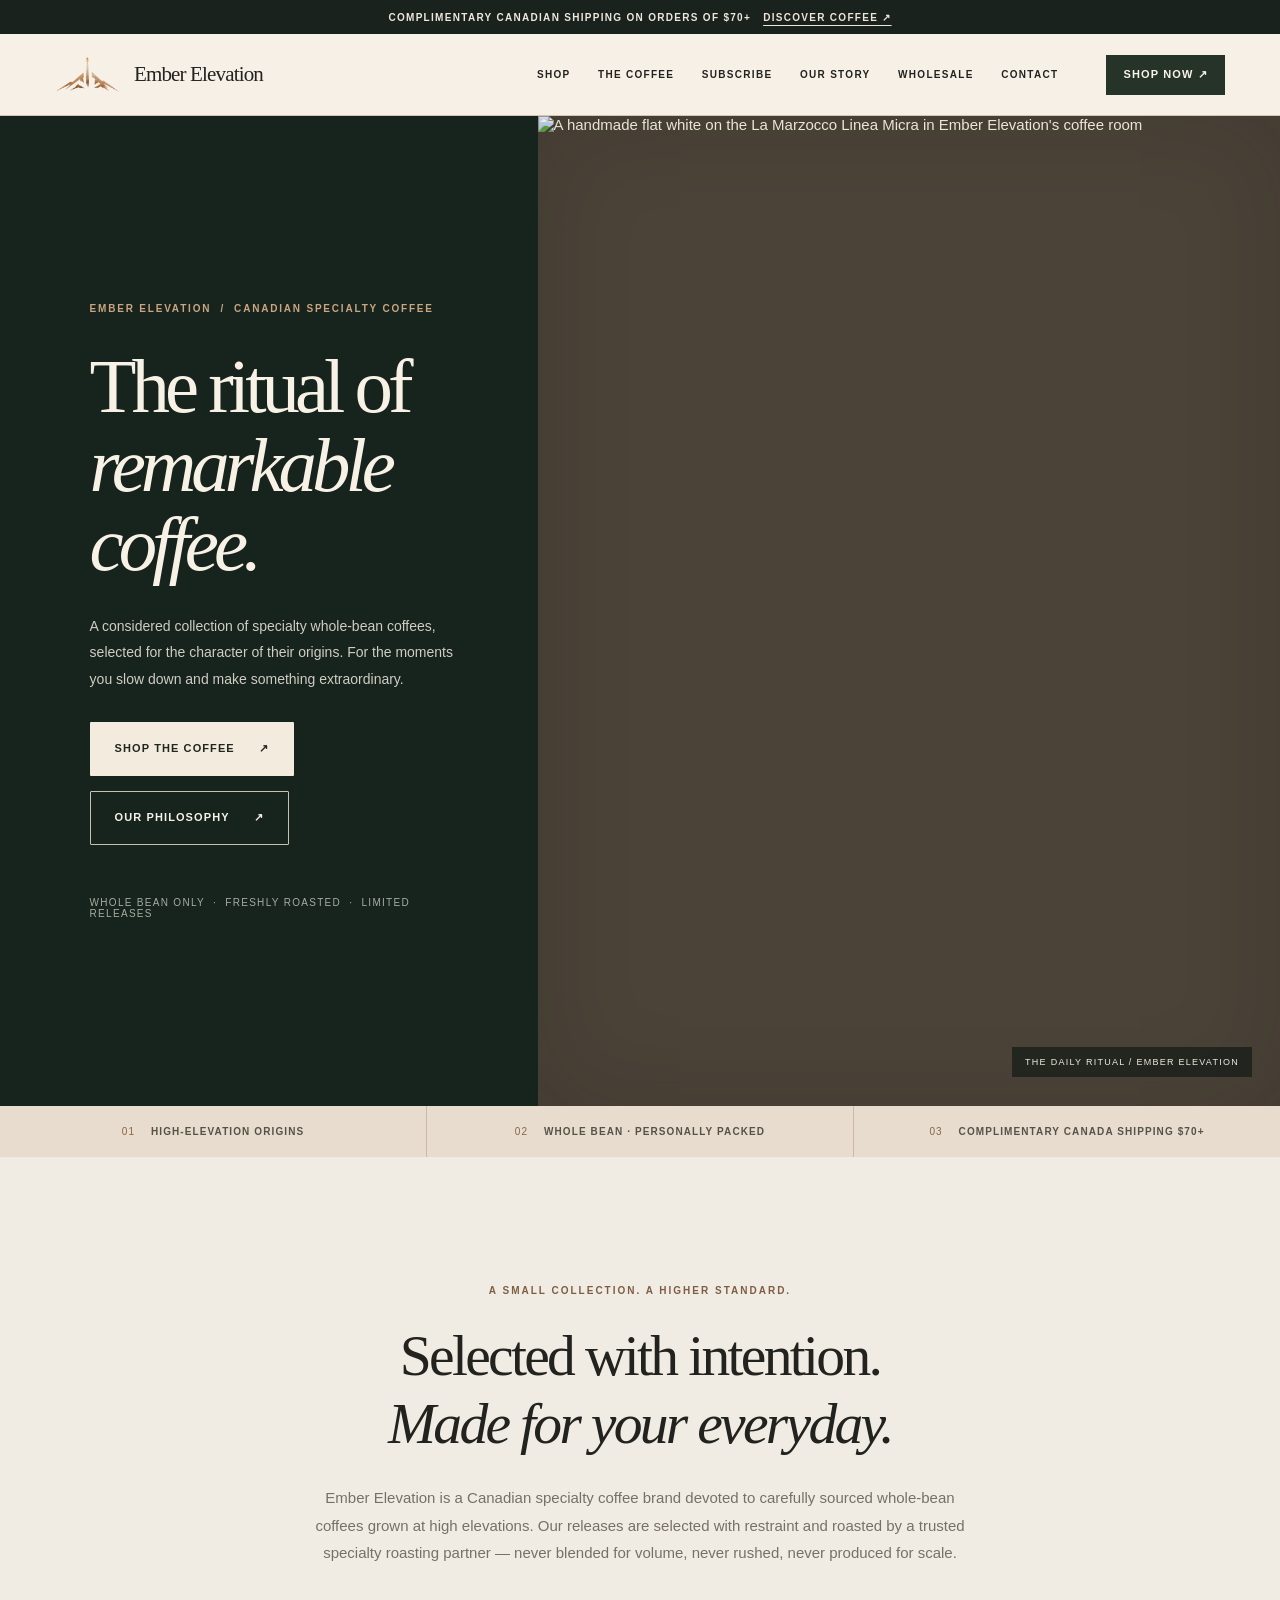
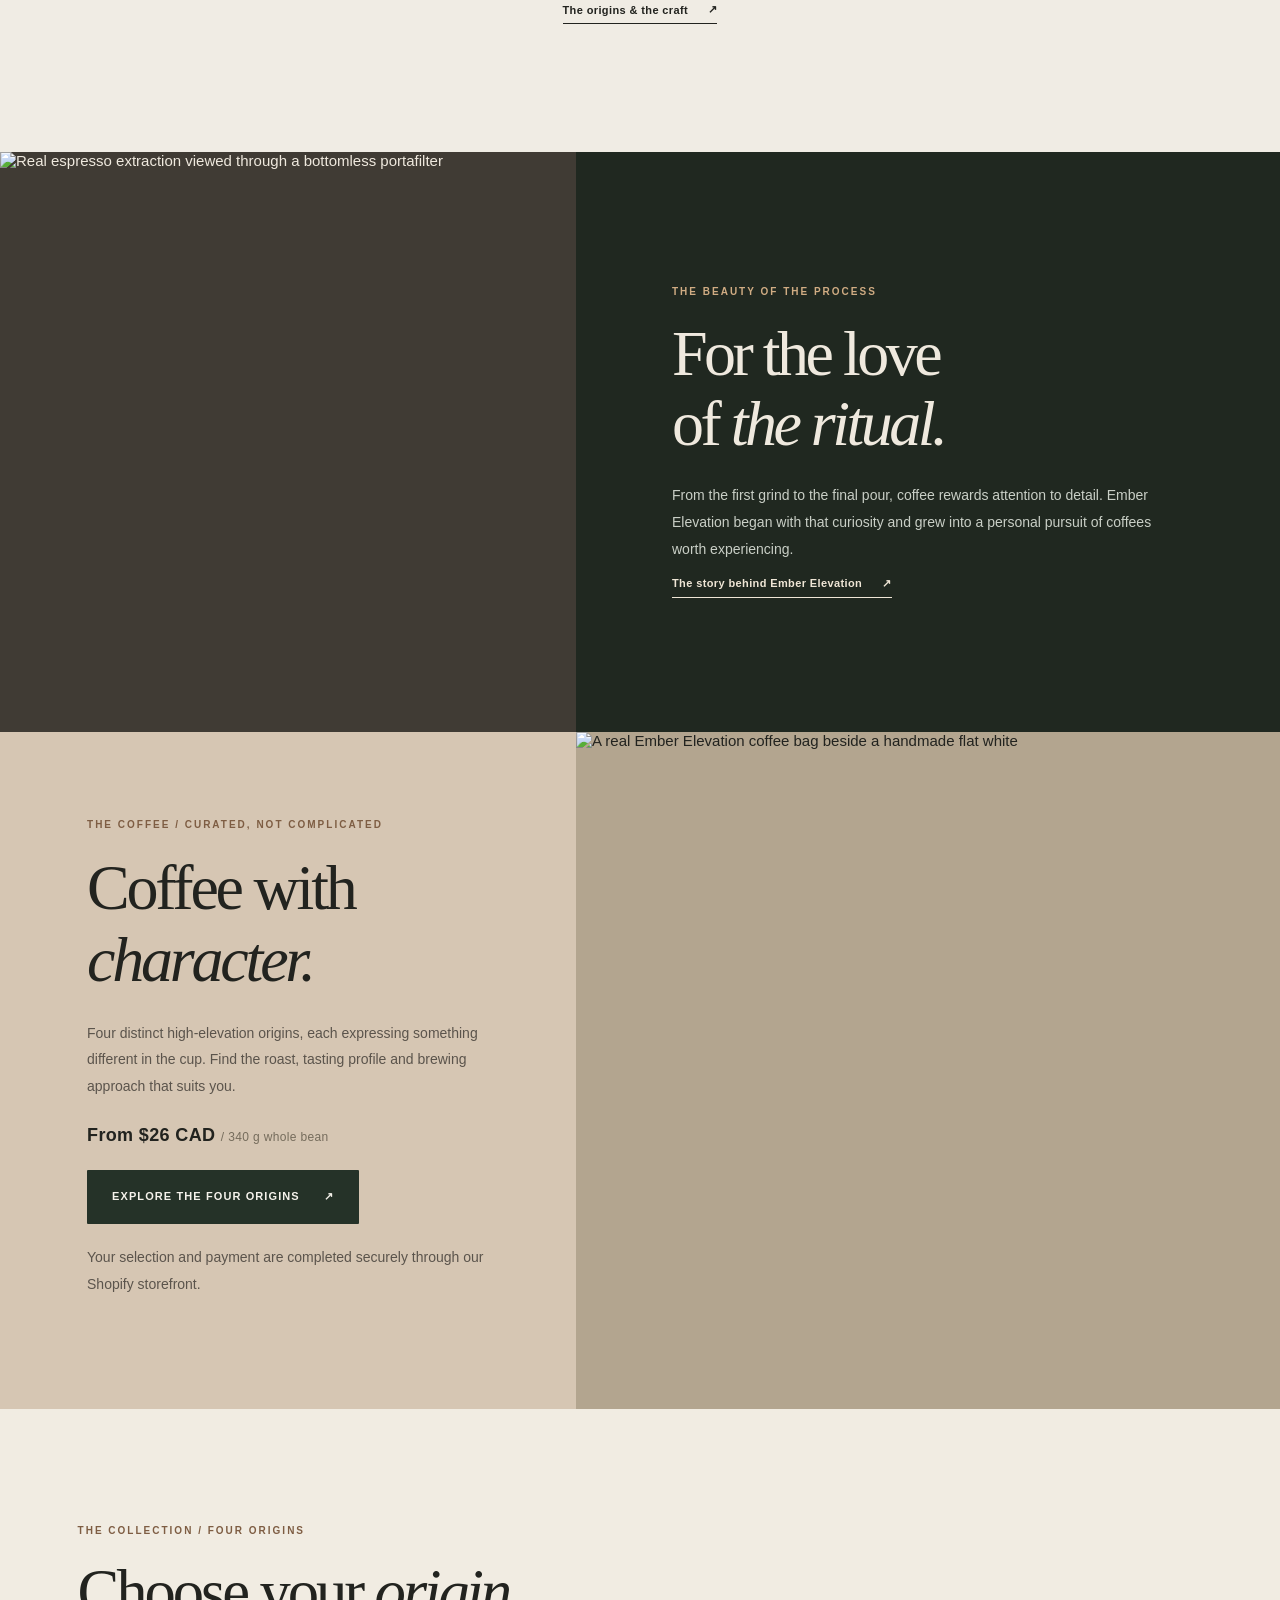
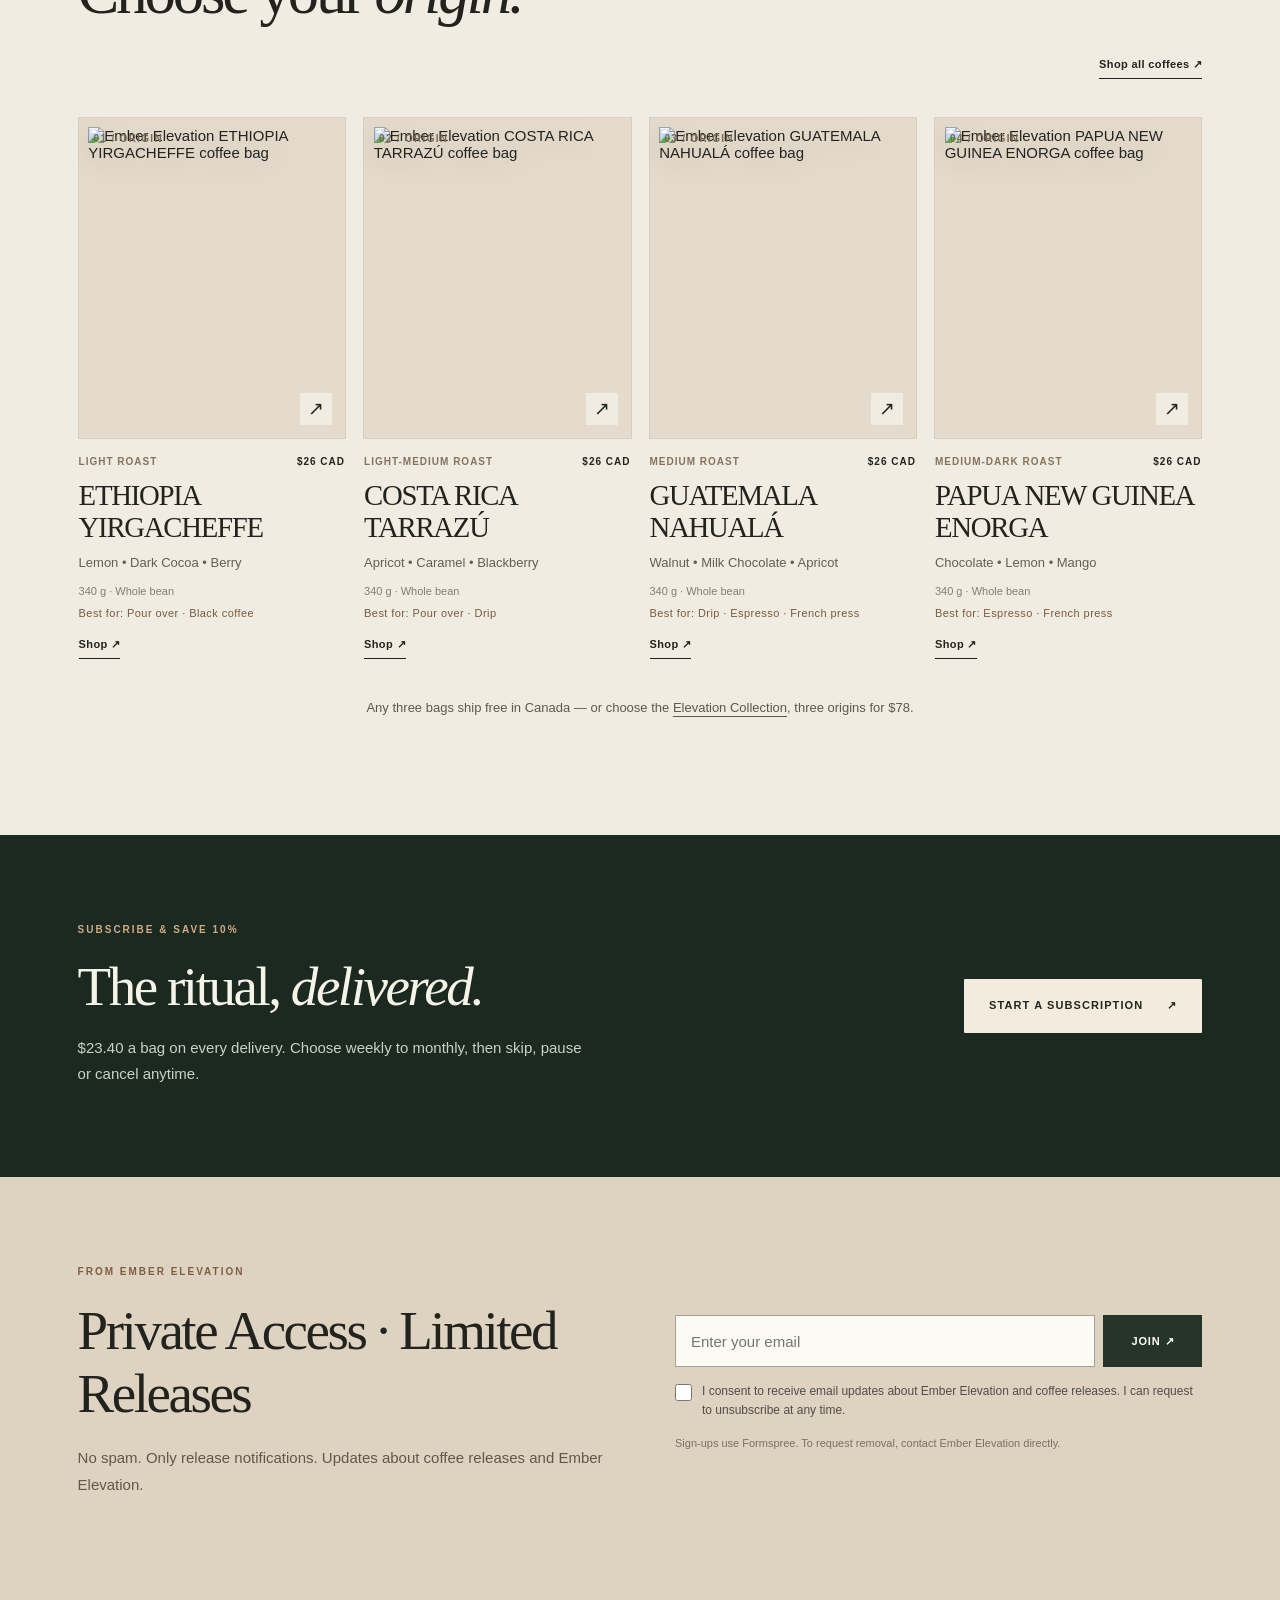
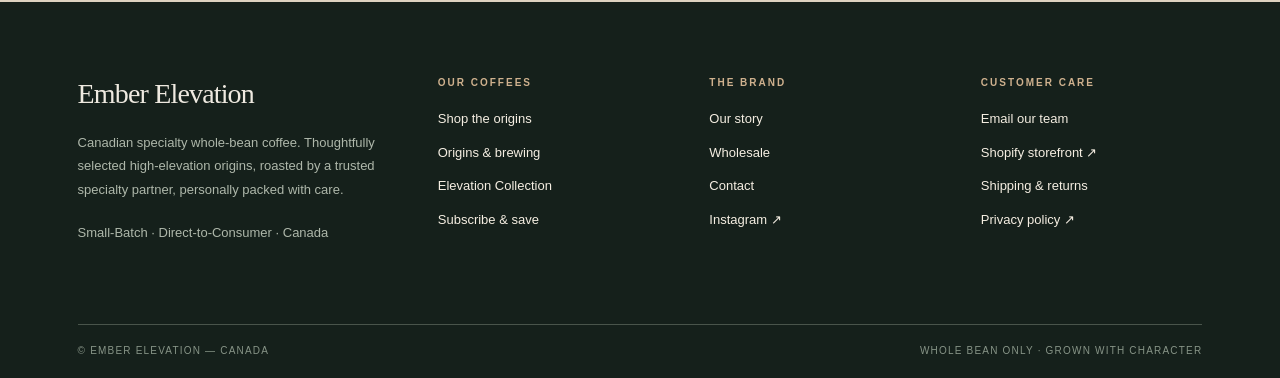
==== index.html @ 1ced432d "Footer: link Shipping & returns to the Shopify shipping policy Co-Authored-By: Claude Opus 5.5 <nore" ====
<!doctype html><html lang="en-CA"><head><meta charset="utf-8"><meta name="viewport" content="width=device-width, initial-scale=1"><meta name="theme-color" content="#17211d"><title>Ember Elevation | Specialty Whole-Bean Coffee Canada</title><meta name="description" content="A considered collection of four high-elevation single-origin coffees, curated and packed with care in Canada."><link rel="canonical" href="https://emberelevation.com/"><link rel="icon" href="favicon.ico"><link rel="preconnect" href="https://cdn.shopify.com" crossorigin><meta property="og:type" content="website"><meta property="og:site_name" content="Ember Elevation"><meta property="og:title" content="Ember Elevation | Specialty Whole-Bean Coffee Canada"><meta property="og:description" content="A considered collection of four high-elevation single-origin coffees, curated and packed with care in Canada."><meta property="og:url" content="https://emberelevation.com/"><meta property="og:image" content="https://cdn.shopify.com/s/files/1/0979/2956/0371/files/ember-espresso-ritual.webp?v=1794083600"><meta name="twitter:card" content="summary_large_image"><link rel="stylesheet" href="site.css"><link rel="stylesheet" href="atelier.css"><script type="application/ld+json">{"@context":"https://schema.org","@type":"Organization","name":"Ember Elevation","url":"https://emberelevation.com","logo":"https://emberelevation.com/logo.png","sameAs":["https://instagram.com/ember_elevation"],"contactPoint":{"@type":"ContactPoint","email":"emberelevationcoffee@gmail.com","contactType":"customer service"}}</script></head><body><a class="skip-link" href="#main">Skip to content</a>
<div class="announcement">COMPLIMENTARY CANADIAN SHIPPING ON ORDERS OF $70+ <a href="shop.html">DISCOVER COFFEE ↗</a></div><header class="site-header"><div class="header-inner"><a class="brand" href="index.html" aria-label="Ember Elevation home"><img class="brand-mark" src="logo-mark.png" alt="" width="65" height="38"><span class="brand-name">Ember Elevation</span></a><nav class="desktop-nav" aria-label="Main navigation"><a href="shop.html">Shop</a><a href="coffee.html">The Coffee</a><a href="subscribe.html">Subscribe</a><a href="about.html">Our Story</a><a href="wholesale.html">Wholesale</a><a href="contact.html">Contact</a></nav><a class="header-shop" href="https://shop.emberelevation.com/collections/shop-coffee">Shop now ↗</a><details class="mobile-menu"><summary><span class="menu-icon" aria-hidden="true"></span> MENU</summary><nav class="mobile-panel" aria-label="Mobile navigation"><a href="index.html">Home</a><a href="shop.html">Shop</a><a href="coffee.html">The Coffee</a><a href="subscribe.html">Subscribe</a><a href="about.html">Our Story</a><a href="wholesale.html">Wholesale</a><a href="contact.html">Contact</a><a href="https://shop.emberelevation.com/collections/shop-coffee">Shop all coffees ↗</a></nav></details></div></header><main id="main">
<section class="ee-intro-grid" aria-labelledby="ee-home-title">
 <div class="ee-intro-copy">
  <div class="ee-wordmark">EMBER ELEVATION &nbsp;/&nbsp; CANADIAN SPECIALTY COFFEE</div>
  <h1 id="ee-home-title">The ritual of <em>remarkable coffee.</em></h1>
  <p>A considered collection of specialty whole-bean coffees, selected for the character of their origins. For the moments you slow down and make something extraordinary.</p>
  <div class="button-row"><a class="btn btn-light" href="https://shop.emberelevation.com/collections/shop-coffee">Shop the coffee <span aria-hidden="true">↗</span></a><a class="btn btn-outline-light" href="about.html">Our philosophy <span aria-hidden="true">↗</span></a></div>
  <div class="ee-caption">WHOLE BEAN ONLY &nbsp;·&nbsp; FRESHLY ROASTED &nbsp;·&nbsp; LIMITED RELEASES</div>
 </div>
 <div class="ee-intro-photo"><img src="https://cdn.shopify.com/s/files/1/0979/2956/0371/files/ember-espresso-ritual.webp?v=1794083600" fetchpriority="high" alt="A handmade flat white on the La Marzocco Linea Micra in Ember Elevation's coffee room" width="1200" height="1600"><span class="ee-photo-credit">THE DAILY RITUAL / EMBER ELEVATION</span></div>
</section>
<div class="ee-quiet-bar" aria-label="Our coffee standards"><div><b>01</b> High-elevation origins</div><div><b>02</b> Whole bean · Personally packed</div><div><b>03</b> Complimentary Canada shipping $70+</div></div>
<section class="ee-prologue" aria-labelledby="ee-prologue-title"><span class="eyebrow">A SMALL COLLECTION. A HIGHER STANDARD.</span><h2 id="ee-prologue-title">Selected with intention.<br><em>Made for your everyday.</em></h2><p>Ember Elevation is a Canadian specialty coffee brand devoted to carefully
sourced whole-bean coffees grown at high elevations. Our releases are
selected with restraint and roasted by a trusted specialty roasting partner —
never blended for volume, never rushed, never produced for scale.</p><a href="coffee.html" class="inline-link">The origins &amp; the craft <span aria-hidden="true">↗</span></a></section>
<section class="ee-ritual" aria-labelledby="ee-ritual-title"><div class="ee-ritual-photo"><img src="https://cdn.shopify.com/s/files/1/0979/2956/0371/files/ember-extraction-detail.webp?v=1794083603" alt="Real espresso extraction viewed through a bottomless portafilter" width="1200" height="1600" loading="lazy" decoding="async"></div><div class="ee-ritual-copy"><span class="eyebrow eyebrow-light">THE BEAUTY OF THE PROCESS</span><h2 id="ee-ritual-title">For the love<br>of <em>the ritual.</em></h2><p>From the first grind to the final pour, coffee rewards attention to detail. Ember Elevation began with that curiosity and grew into a personal pursuit of coffees worth experiencing.</p><a href="about.html" class="inline-link">The story behind Ember Elevation <span aria-hidden="true">↗</span></a></div></section>
<section class="ee-featured" aria-labelledby="ee-featured-title"><div class="ee-featured-media"><img src="https://cdn.shopify.com/s/files/1/0979/2956/0371/files/ember-coffee-bag-ritual.webp?v=1794083611" alt="A real Ember Elevation coffee bag beside a handmade flat white" width="1200" height="1600" loading="lazy" decoding="async"></div><div class="ee-featured-copy"><span class="eyebrow">THE COFFEE / CURATED, NOT COMPLICATED</span><h2 id="ee-featured-title">Coffee with<br><em>character.</em></h2><p>Four distinct high-elevation origins, each expressing something different in the cup. Find the roast, tasting profile and brewing approach that suits you.</p><div class="ee-price">From $26 CAD <span>/ 340 g whole bean</span></div><a class="btn btn-dark" href="shop.html">Explore the four origins <span aria-hidden="true">↗</span></a><p class="ee-site-note" style="margin-top:20px">Your selection and payment are completed securely through our Shopify storefront.</p></div></section>
<section class="section-pad ee-home-coffees" aria-labelledby="ee-home-coffees-title"><div class="wrap"><div class="section-header"><div><span class="eyebrow">THE COLLECTION / FOUR ORIGINS</span><h2 class="section-title" id="ee-home-coffees-title">Choose your <em>origin.</em></h2></div><a class="inline-link" href="https://shop.emberelevation.com/collections/shop-coffee">Shop all coffees ↗</a></div><div class="product-grid"><article class="product-card"><a class="product-card-media" href="https://shop.emberelevation.com/products/ethiopia-yirgacheffe" aria-label="Shop ETHIOPIA YIRGACHEFFE"><img src="https://cdn.shopify.com/s/files/1/0979/2956/0371/files/ChatGPTImageMar19_2026at02_06_21PM_49a88fe7-2264-4e4d-b814-80f61662c9b3.png?v=1773943633" alt="Ember Elevation ETHIOPIA YIRGACHEFFE coffee bag" width="650" height="850" loading="lazy" decoding="async"><span class="product-card-number">01 / ORIGIN</span><span class="product-card-arrow" aria-hidden="true">↗</span></a><div class="product-card-copy"><div class="product-card-topline"><span>Light Roast</span><span>$26 CAD</span></div><h3><a href="https://shop.emberelevation.com/products/ethiopia-yirgacheffe">ETHIOPIA YIRGACHEFFE</a></h3><p class="product-notes">Lemon • Dark Cocoa • Berry</p><p class="product-subtext">340 g · Whole bean</p><p class="product-bestfor">Best for: Pour over · Black coffee</p><a class="inline-link" href="https://shop.emberelevation.com/products/ethiopia-yirgacheffe">Shop ↗</a></div></article><article class="product-card"><a class="product-card-media" href="https://shop.emberelevation.com/products/costa-rica-tarrazu" aria-label="Shop COSTA RICA TARRAZÚ"><img src="https://cdn.shopify.com/s/files/1/0979/2956/0371/files/costa_rica.png?v=1780446908" alt="Ember Elevation COSTA RICA TARRAZÚ coffee bag" width="650" height="850" loading="lazy" decoding="async"><span class="product-card-number">02 / ORIGIN</span><span class="product-card-arrow" aria-hidden="true">↗</span></a><div class="product-card-copy"><div class="product-card-topline"><span>Light-Medium Roast</span><span>$26 CAD</span></div><h3><a href="https://shop.emberelevation.com/products/costa-rica-tarrazu">COSTA RICA TARRAZÚ</a></h3><p class="product-notes">Apricot • Caramel • Blackberry</p><p class="product-subtext">340 g · Whole bean</p><p class="product-bestfor">Best for: Pour over · Drip</p><a class="inline-link" href="https://shop.emberelevation.com/products/costa-rica-tarrazu">Shop ↗</a></div></article><article class="product-card"><a class="product-card-media" href="https://shop.emberelevation.com/products/ember-elevation-guatemala-nahuala" aria-label="Shop GUATEMALA NAHUALÁ"><img src="https://cdn.shopify.com/s/files/1/0979/2956/0371/files/ChatGPTImageMar19_2026at02_08_01PM.png?v=1773943697" alt="Ember Elevation GUATEMALA NAHUALÁ coffee bag" width="650" height="850" loading="lazy" decoding="async"><span class="product-card-number">03 / ORIGIN</span><span class="product-card-arrow" aria-hidden="true">↗</span></a><div class="product-card-copy"><div class="product-card-topline"><span>Medium Roast</span><span>$26 CAD</span></div><h3><a href="https://shop.emberelevation.com/products/ember-elevation-guatemala-nahuala">GUATEMALA NAHUALÁ</a></h3><p class="product-notes">Walnut • Milk Chocolate • Apricot</p><p class="product-subtext">340 g · Whole bean</p><p class="product-bestfor">Best for: Drip · Espresso · French press</p><a class="inline-link" href="https://shop.emberelevation.com/products/ember-elevation-guatemala-nahuala">Shop ↗</a></div></article><article class="product-card"><a class="product-card-media" href="https://shop.emberelevation.com/products/papua-new-guinea-enorga" aria-label="Shop PAPUA NEW GUINEA ENORGA"><img src="https://cdn.shopify.com/s/files/1/0979/2956/0371/files/PNG_2.png?v=1780447483" alt="Ember Elevation PAPUA NEW GUINEA ENORGA coffee bag" width="650" height="850" loading="lazy" decoding="async"><span class="product-card-number">04 / ORIGIN</span><span class="product-card-arrow" aria-hidden="true">↗</span></a><div class="product-card-copy"><div class="product-card-topline"><span>Medium-Dark Roast</span><span>$26 CAD</span></div><h3><a href="https://shop.emberelevation.com/products/papua-new-guinea-enorga">PAPUA NEW GUINEA ENORGA</a></h3><p class="product-notes">Chocolate • Lemon • Mango</p><p class="product-subtext">340 g · Whole bean</p><p class="product-bestfor">Best for: Espresso · French press</p><a class="inline-link" href="https://shop.emberelevation.com/products/papua-new-guinea-enorga">Shop ↗</a></div></article></div><p class="ee-home-coffees-note">Any three bags ship free in Canada — or choose the <a href="https://shop.emberelevation.com/products/elevation-collection">Elevation Collection</a>, three origins for $78.</p></div></section><section class="ee-sub-band" aria-labelledby="ee-sub-band-title"><div class="wrap ee-sub-band-inner"><div><span class="eyebrow eyebrow-light">SUBSCRIBE &amp; SAVE 10%</span><h2 id="ee-sub-band-title">The ritual, <em>delivered.</em></h2><p>$23.40 a bag on every delivery. Choose weekly to monthly, then skip, pause or cancel anytime.</p></div><a class="btn btn-light" href="subscribe.html">Start a subscription <span aria-hidden="true">↗</span></a></div></section>
<section class="newsletter-section"><div class="wrap newsletter-wrap"><div><span class="eyebrow">FROM EMBER ELEVATION</span><h2>Private Access · Limited Releases</h2><p>No spam. Only release notifications. Updates about coffee releases and Ember Elevation.</p></div><div><div class="newsletter-form"><form class="newsletter-form-inner"
action="https://formspree.io/f/xykkeolk"
method="POST"
>

<input id="newsletter-email" aria-label="Email address" type="email"
name="email"
placeholder="Enter your email"
autocomplete="email"
required
>

<button type="submit">Join ↗</button>

<label class="consent-row"><input type="checkbox" name="marketing_consent" value="yes" required><span>I consent to receive email updates about Ember Elevation and coffee releases. I can request to unsubscribe at any time.</span></label></form></div><p class="form-footnote">Sign-ups use Formspree. To request removal, contact Ember Elevation directly.</p></div></div></section>
</main>
<footer class="site-footer"><div class="wrap"><div class="footer-main"><div><div class="footer-brand">Ember Elevation</div><p class="footer-lead">Canadian specialty whole-bean coffee. Thoughtfully selected high-elevation origins, roasted by a trusted specialty partner, personally packed with care.</p><p class="footer-lead">Small-Batch · Direct-to-Consumer · Canada</p></div><div><h3>Our coffees</h3><a href="shop.html">Shop the origins</a><a href="coffee.html">Origins &amp; brewing</a><a href="https://shop.emberelevation.com/products/elevation-collection">Elevation Collection</a><a href="subscribe.html">Subscribe &amp; save</a></div><div><h3>The brand</h3><a href="about.html">Our story</a><a href="wholesale.html">Wholesale</a><a href="contact.html">Contact</a><a href="https://instagram.com/ember_elevation" target="_blank" rel="noopener noreferrer">Instagram ↗</a></div><div><h3>Customer care</h3><a href="mailto:emberelevationcoffee@gmail.com">Email our team</a><a href="https://shop.emberelevation.com/collections/shop-coffee">Shopify storefront ↗</a><a href="https://shop.emberelevation.com/policies/shipping-policy">Shipping &amp; returns</a><a href="https://checkout.shopify.com/97929560371/policies/50246058291.html?locale=en">Privacy policy ↗</a></div></div><div class="footer-bottom"><span>© Ember Elevation — Canada</span><span>Whole bean only · Grown with character</span></div></div></footer></body></html>
---- site.css ----
/* Ember Elevation — complete editorial storefront design / November 2026.
   Colours, spacing and components are shared across the entire GitHub Pages site. */
:root{
  --ink:#202521;--night:#17211d;--deep:#111814;--cream:#f5f2eb;
  --oat:#eae4d9;--sand:#dbd0bf;--terracotta:#ad784f;--copper:#b78d65;
  --muted:#6b6c63;--line:#d6d1c6;--white:#fffdf9;
  --serif:"Iowan Old Style","Baskerville","Palatino Linotype",Georgia,serif;
  --sans:-apple-system,BlinkMacSystemFont,"Segoe UI",Inter,Arial,sans-serif;
  --wrap:1240px;--radius:2px;
}
*,*::before,*::after{box-sizing:border-box}
html{scroll-behavior:smooth;scroll-padding-top:110px}
body{margin:0;background:var(--cream);color:var(--ink);font-family:var(--sans);font-size:15px;-webkit-font-smoothing:antialiased}
img{display:block;max-width:100%;height:auto}
a{color:inherit} button,input,textarea,select{font:inherit}
button,a,summary,input{ -webkit-tap-highlight-color:transparent}
a:focus-visible,button:focus-visible,input:focus-visible,summary:focus-visible{outline:3px solid #bf8152;outline-offset:4px}
h1,h2,h3,h4,p{margin-top:0}
h1,h2,h3{font-family:var(--serif);font-weight:400;letter-spacing:-.045em}
p{line-height:1.75}
[hidden]{display:none!important}
.sr-only{position:absolute;width:1px;height:1px;padding:0;margin:-1px;overflow:hidden;clip:rect(0,0,0,0);white-space:nowrap;border:0}
.skip-link{position:absolute;top:-90px;left:20px;z-index:999;padding:12px 18px;background:#fff;color:#111}
.skip-link:focus{top:14px}
.announcement{display:flex;justify-content:center;align-items:center;gap:12px;min-height:34px;padding:7px 18px;background:var(--deep);color:#ece6d9;font-size:10px;font-weight:600;letter-spacing:.13em;text-align:center}
.announcement a{color:#efe5d5;text-decoration:underline;text-underline-offset:4px}
.site-header{position:sticky;top:0;z-index:100;background:rgba(245,242,235,.97);border-bottom:1px solid rgba(32,37,33,.14);backdrop-filter:blur(18px);-webkit-backdrop-filter:blur(18px)}
.header-inner{max-width:1440px;margin:auto;min-height:81px;padding:0 clamp(22px,4.3vw,74px);display:flex;align-items:center;gap:48px}
.brand{display:flex;align-items:center;gap:12px;text-decoration:none;white-space:nowrap}
.brand-mark{width:31px;height:31px;object-fit:contain}
.brand-name{font-family:var(--serif);font-size:20px;letter-spacing:-.02em;line-height:1;white-space:nowrap}
.desktop-nav{margin-left:auto;display:flex;gap:clamp(15px,2.15vw,34px);align-items:center}
.desktop-nav a,.header-shop{font-size:11px;text-transform:uppercase;font-weight:650;letter-spacing:.105em;text-decoration:none;white-space:nowrap}
.desktop-nav a{padding:8px 0;position:relative}
.desktop-nav a::after{content:"";position:absolute;left:0;right:100%;bottom:2px;height:1px;background:#a77a54;transition:right .25s}
.desktop-nav a:hover::after,.desktop-nav a[aria-current=page]::after{right:0}
.header-shop{display:inline-flex;align-items:center;justify-content:center;min-height:40px;padding:0 17px;background:var(--night);color:#fff;text-decoration:none;transition:background .2s;gap:14px}
.header-shop:hover{background:#465447}
.mobile-menu{display:none;margin-left:auto;position:relative}
.mobile-menu summary{list-style:none;display:flex;align-items:center;gap:11px;font-size:11px;font-weight:700;letter-spacing:.13em;cursor:pointer;padding:13px 0}
.mobile-menu summary::-webkit-details-marker{display:none}
.menu-icon{width:22px;height:14px;position:relative;border-top:1.5px solid var(--ink);border-bottom:1.5px solid var(--ink)}
.menu-icon::after{content:"";height:1.5px;position:absolute;top:5px;left:0;right:0;background:var(--ink)}
.mobile-menu[open] .menu-icon::after{opacity:0}
.mobile-panel{position:absolute;right:-18px;top:calc(100% + 13px);width:min(310px,calc(100vw - 35px));background:var(--cream);padding:12px 22px 20px;box-shadow:0 20px 50px #111a1438;border:1px solid var(--line)}
.mobile-panel a{display:block;padding:15px 0;border-bottom:1px solid var(--line);text-decoration:none;font-size:15px;font-weight:500}
.mobile-panel a:last-child{border-bottom:0;font-weight:700}
.wrap{max-width:var(--wrap);padding-inline:clamp(22px,4.5vw,70px);margin-inline:auto}
.section-pad{padding-block:clamp(70px,9vw,130px)}
.section-pad-sm{padding-block:clamp(48px,6vw,92px)}
.eyebrow{display:block;font-size:10px;letter-spacing:.22em;font-weight:700;text-transform:uppercase;color:#79553b;margin-bottom:22px}
.eyebrow-light{color:#c3a17c}
.display{font-size:clamp(53px,6.1vw,94px);line-height:1.04}
.section-title{font-size:clamp(44px,4.9vw,70px);line-height:1.1}
.display em,.section-title em,.serif-italic{font-style:italic;font-weight:400}
.body-lead{font-size:clamp(15px,1.45vw,18px);line-height:1.85;color:#62645b;max-width:650px}
.copy{font-size:15px;color:#606259;line-height:1.8}
.btn{display:inline-flex;align-items:center;justify-content:space-between;gap:24px;min-height:54px;padding:15px 24px;text-decoration:none;font-size:11px;font-weight:750;letter-spacing:.10em;text-transform:uppercase;line-height:1.25;border:1px solid transparent;cursor:pointer;transition:transform .2s,background .2s,color .2s}
.btn:hover{transform:translateY(-2px)}
.btn-dark{background:var(--night);color:#f5f2eb}
.btn-dark:hover{background:#364438}
.btn-light{background:var(--cream);color:var(--night)}
.btn-light:hover{background:#fff}
.btn-outline{background:transparent;border-color:#8c887e;color:var(--ink)}
.btn-outline:hover{background:var(--ink);color:#fff}
.btn-outline-light{background:transparent;border-color:#c8c0b2;color:#f7f2e8}
.btn-outline-light:hover{background:#fff;color:var(--night)}
.inline-link{display:inline-flex;align-items:center;gap:20px;padding-bottom:7px;border-bottom:1px solid currentColor;text-decoration:none;font-size:12px;font-weight:700;letter-spacing:.035em}
.inline-link:hover{color:#91633e}
.button-row{display:flex;flex-wrap:wrap;gap:15px;align-items:center}
.section-header{display:flex;align-items:end;justify-content:space-between;gap:30px;margin-bottom:38px}
.section-header>*{margin-bottom:0}
.kicker-line{display:flex;align-items:center;gap:14px;white-space:nowrap}
.kicker-line::after{content:"";height:1px;background:#afa798;width:45px}
.hero-home{background:var(--night);color:var(--cream);min-height:655px;display:grid;grid-template-columns:53% 47%;overflow:hidden}
.hero-copy{display:flex;flex-direction:column;align-items:flex-start;justify-content:center;padding:clamp(55px,6.9vw,115px) clamp(28px,6.1vw,106px);position:relative;z-index:2;background:radial-gradient(ellipse at 70% 15%,#344539,#17211d 75%)}
.hero-copy h1{font-size:clamp(57px,6vw,98px);line-height:1.04;max-width:770px;margin:0 0 28px}
.hero-copy p{max-width:460px;color:#cdcac0;font-size:15px;line-height:1.8;margin-bottom:32px}
.hero-meta{margin-top:65px;font-size:10px;letter-spacing:.15em;color:#afa99c}
.hero-media{position:relative;min-height:530px;background:#e4d8c8;display:flex;align-items:center;justify-content:center;overflow:hidden}
.hero-media::before{content:"";position:absolute;inset:0;background:url("mountains.jpg") center center/cover no-repeat;filter:grayscale(.34);opacity:.24}
.hero-media::after{content:"";position:absolute;inset:0;background:linear-gradient(130deg,#ded5c3a8,#746e624a)}
.hero-product{position:relative;z-index:1;width:min(92%,820px);max-height:560px;object-fit:contain;filter:drop-shadow(0 25px 24px #2b282049)}
.hero-tag{position:absolute;z-index:3;right:29px;bottom:25px;font-size:10px;letter-spacing:.15em;color:var(--ink);background:#f2eee4c9;padding:10px 15px}
.benefits{background:var(--oat);border-bottom:1px solid var(--line)}
.benefits-inner{display:grid;grid-template-columns:repeat(4,1fr);gap:24px;padding-block:20px}
.benefits span{font-size:10px;letter-spacing:.1em;text-transform:uppercase;font-weight:650;color:#4e4d44;line-height:1.4}
.benefits b{color:#9e7956;font-weight:600;margin-right:9px}
.product-grid{display:grid;grid-template-columns:repeat(4,minmax(0,1fr));gap:17px}
.product-card{display:flex;flex-direction:column;min-width:0}
.product-card-media{background:#e5dbcc;position:relative;aspect-ratio:4/4.8;display:grid;place-items:center;overflow:hidden;text-decoration:none}
.product-card-media::after{content:"";position:absolute;inset:0;border:1px solid rgba(28,28,24,.06);pointer-events:none}
.product-card-media img{width:100%;height:100%;object-fit:contain;transition:transform .4s;filter:drop-shadow(0 9px 14px #15141022);padding:4%}
.product-card-media:hover img{transform:scale(1.035)}
.product-card-number{position:absolute;top:16px;left:16px;font-size:10px;color:#766956;letter-spacing:.13em;font-weight:700}
.product-card-arrow{position:absolute;bottom:14px;right:14px;background:var(--cream);color:var(--night);width:32px;height:32px;display:grid;place-items:center;font-size:19px}
.product-card-copy{padding:17px 1px 4px;display:flex;flex-direction:column;flex:1}
.product-card-topline{display:flex;justify-content:space-between;gap:8px;color:#85735c;font-size:10px;font-weight:700;letter-spacing:.1em;text-transform:uppercase;align-items:flex-start}
.product-card-topline span:last-child{color:var(--ink)}
.product-card h3{font-size:clamp(22px,2.25vw,31px);line-height:1.13;margin:12px 0 9px}
.product-card h3 a{text-decoration:none}
.product-card h3 a:hover{color:#996c46}
.product-notes{color:#645f53;font-size:13px;line-height:1.6;margin-bottom:16px}
.product-subtext{margin-top:-7px;font-size:11px;line-height:1.55;color:#867d71}
.product-card .inline-link{margin-top:auto;width:max-content;font-size:11px}
.editorial-bundle{display:grid;grid-template-columns:50% 50%;background:#1d2822;color:#f2ede2;min-height:545px}
.bundle-art{background:#463e31;position:relative;overflow:hidden;display:flex;justify-content:center;align-items:center}
.bundle-art img{width:100%;height:100%;max-height:580px;object-fit:contain;padding:4%;filter:drop-shadow(0 16px 18px #1c1b1880)}
.bundle-copy{padding:clamp(50px,7vw,115px);display:flex;flex-direction:column;align-items:flex-start;justify-content:center}
.bundle-copy h2{font-size:clamp(44px,4.6vw,72px);line-height:1.07;margin:0 0 25px}
.bundle-copy p{color:#c1c6b9;font-size:15px;line-height:1.8;max-width:490px}
.bundle-bits{display:flex;flex-wrap:wrap;gap:10px;margin:6px 0 28px}
.bundle-bits span{border:1px solid #8d968733;padding:9px 12px;font-size:10px;letter-spacing:.04em;color:#e8e3d6}
.bundle-price{margin:0 0 24px!important;font-size:17px!important;font-weight:650;color:#fff!important}
.story-split{display:grid;grid-template-columns:48% 52%;min-height:520px}
.story-visual{background:#312b22;position:relative;min-height:450px;overflow:hidden}
.story-visual img{height:100%;width:100%;object-fit:cover;position:absolute;inset:0}
.story-text{background:#e8e1d5;padding:clamp(55px,6.5vw,105px);display:flex;flex-direction:column;align-items:start;justify-content:center}
.story-text h2{font-size:clamp(43px,4.9vw,71px);line-height:1.08;margin-bottom:24px}
.story-text p{max-width:530px;color:#59584e;font-size:15px;line-height:1.9}
.standard-grid{display:grid;grid-template-columns:repeat(4,1fr);gap:28px}
.standard-grid article{border-top:1px solid #b4ae9f;padding-top:18px}
.standard-grid .number{font-family:var(--serif);font-size:24px;color:#9b7955}
.standard-grid h3{font-family:var(--sans);font-size:15px;letter-spacing:.005em;font-weight:650;margin:27px 0 12px}
.standard-grid p{color:#646359;font-size:13px}
.newsletter-section{background:var(--sand);padding-block:clamp(60px,7vw,100px)}
.newsletter-wrap{display:grid;grid-template-columns:1fr 1fr;align-items:center;gap:70px}
.newsletter-wrap h2{font-size:clamp(44px,4.3vw,67px);margin:0 0 20px}
.newsletter-wrap p{max-width:540px;color:#61584d}
.newsletter-form{display:block;max-width:550px}
.newsletter-form-inner{display:grid;grid-template-columns:minmax(0,1fr) auto;gap:8px;align-items:start;width:100%}
.newsletter-form-inner>input[type="email"]{min-width:0;width:100%;height:52px;background:#fbfaf5;border:1px solid #a9a08f;padding:12px 15px;color:#292822;border-radius:0}
.newsletter-form-inner>button{min-height:52px;margin:0;background:#18231c;color:#fff;border:0;padding:0 28px;letter-spacing:.08em;font-size:11px;text-transform:uppercase;font-weight:700;cursor:pointer}
.newsletter-form-inner .consent-row{grid-column:1/-1;display:flex;align-items:flex-start;gap:10px;margin-top:7px;font-size:12px;line-height:1.55}
.newsletter-form-inner .consent-row input[type="checkbox"]{width:17px!important;height:17px!important;min-width:17px;flex-shrink:0;margin:2px 0 0;accent-color:#223126}
.newsletter-form label{display:block;flex:1;min-width:0}
.newsletter-form input{width:100%;height:52px;background:#fbfaf5;border:1px solid #a9a08f;padding:12px 15px;color:#292822;border-radius:0}
.newsletter-form button{background:#18231c;color:#fff;border:0;padding:0 28px;letter-spacing:.08em;font-size:11px;text-transform:uppercase;font-weight:700;cursor:pointer}
.newsletter-form button:hover{background:#3e4e40}
.consent-row{display:flex;align-items:flex-start;gap:9px;margin-top:15px;color:#514d47;font-size:12px;line-height:1.55}
.consent-row input{margin-top:4px;accent-color:#223126}
.form-footnote{font-size:11px;opacity:.8;margin-top:14px}
.site-footer{background:var(--deep);color:#eee9e0;padding:75px 0 22px}
.footer-main{display:grid;grid-template-columns:1.4fr repeat(3,minmax(0,1fr));gap:50px;margin-bottom:66px}
.footer-brand{font-family:var(--serif);font-size:28px;line-height:1.2;letter-spacing:-.03em}
.footer-lead{font-size:13px;line-height:1.8;max-width:345px;color:#aeb7aa;margin-top:20px}
.site-footer h3{font-family:var(--sans);font-size:10px;letter-spacing:.2em;color:#cfb18e;font-weight:700;margin:0 0 21px;text-transform:uppercase}
.site-footer a{display:block;width:fit-content;font-size:13px;line-height:1.5;text-decoration:none;color:#e9e6db;margin:0 0 14px}
.site-footer a:hover{text-decoration:underline;text-underline-offset:4px}
.footer-bottom{border-top:1px solid #49544b;padding-top:20px;display:flex;justify-content:space-between;flex-wrap:wrap;gap:12px;color:#879487;font-size:10px;letter-spacing:.12em;text-transform:uppercase}
.page-hero{background:var(--night);color:#f1ece3;position:relative;padding:clamp(75px,9vw,137px) 0 clamp(75px,8vw,120px);overflow:hidden}
.page-hero::after{content:"";position:absolute;right:-17%;top:-50%;width:70%;height:200%;background:radial-gradient(closest-side,#6d795032,transparent);pointer-events:none}
.page-hero .wrap{position:relative;z-index:1}
.page-hero h1{font-size:clamp(55px,7vw,105px);line-height:1.04;margin:0 0 24px;max-width:1050px}
.page-hero p{font-size:16px;line-height:1.85;color:#cdc8be;max-width:700px}
.page-hero .btn{margin-top:22px}
.page-hero.split-hero{display:grid;grid-template-columns:1fr 43%;align-items:stretch;padding:0}
.page-hero.split-hero .wrap{padding-top:clamp(80px,8vw,120px);padding-bottom:clamp(80px,8vw,120px);padding-left:max(32px,calc((100vw - var(--wrap))/2 + 70px));padding-right:clamp(25px,5vw,70px);max-width:none;margin:0}
.split-hero-visual{position:relative;background:#e9dfcf;min-height:390px;overflow:hidden}
.split-hero-visual img{position:absolute;inset:0;width:100%;height:100%;object-fit:contain;padding:5%}
.dark-panel{background:#1d2821;color:#f5f1e8}
.dark-panel .eyebrow{color:#cda982}
.dark-panel p{color:#c4c9bd}
.product-feature{display:grid;grid-template-columns:43% 57%;gap:0;background:var(--cream);border-top:1px solid var(--line)}
.product-feature:nth-child(even){grid-template-columns:57% 43%;background:#eee8dd}
.product-feature:nth-child(even) .origin-photo{order:2}
.origin-photo{position:relative;background:#ded2c1;min-height:540px;display:grid;place-items:center;overflow:hidden}
.origin-photo img{width:100%;height:100%;max-height:585px;object-fit:contain;padding:6%;filter:drop-shadow(0 12px 20px #30281d31)}
.origin-photo .photo-id{position:absolute;top:22px;left:28px;font-size:10px;letter-spacing:.18em;color:#755c48}
.origin-body{padding:clamp(54px,6vw,95px) clamp(28px,6vw,98px);align-self:center}
.origin-body .coffee{max-width:700px}
.origin-body .coffee h3{font-size:clamp(37px,3.8vw,61px);letter-spacing:-.045em;line-height:1.1;margin:0 0 17px;font-weight:400}
.origin-body .coffee .tasting{font-family:var(--serif);font-size:clamp(21px,2.1vw,28px);line-height:1.3;color:#654d39;margin:0 0 24px}
.origin-body .coffee .details{font-size:12px;line-height:2;letter-spacing:.015em;color:#68675e;border-top:1px solid var(--line);padding:19px 0}
.origin-body .coffee .bestfor{font-size:12px;color:#484a42;margin-bottom:21px;font-weight:650}
.origin-body .origin-shop{margin:0 0 22px}
.origin-body .origin-shop a{display:inline-flex;align-items:center;min-height:49px;padding:13px 23px;background:var(--night);color:#fff;text-decoration:none;font-size:11px;letter-spacing:.1em;font-weight:700}
.origin-body .origin-shop a:hover{background:#475646}
.origin-body .story{border-top:1px solid var(--line);margin-top:30px;padding-top:24px}
.origin-body .story p{font-size:14px;line-height:1.85;color:#636057;margin-bottom:17px;max-width:640px}
.origin-skipnav{display:flex;flex-wrap:wrap;gap:10px;margin-top:29px}
.origin-skipnav a{display:inline-flex;align-items:center;padding:11px 14px;border:1px solid #827d7345;color:#343a31;text-decoration:none;font-size:11px;font-weight:650}
.origin-skipnav a:hover{background:#e8e1d4}
.origin-index{padding-bottom:35px}
.origin-index .section-header{margin-bottom:22px}
.brew-panel{background:#202b23;color:#f1ede5}
.brew-panel h2{font-size:clamp(46px,5vw,77px)}
.brew-panel .brew>h2{display:none}
.brew-panel .brew-intro{max-width:730px;line-height:1.8;color:#cad2c6;margin-bottom:38px}
.brew-panel .brew-methods{display:grid;grid-template-columns:repeat(3,1fr);gap:18px}
.brew-panel .brew-method{padding:28px;border:1px solid #69756c82;background:#2c382f}
.brew-panel .brew-method h4{font-family:var(--serif);font-size:29px;font-weight:400;margin:0 0 18px}
.brew-panel .brew-method p{color:#c5cdc4;font-size:13px;line-height:1.85}
.brew-panel .brew-recipe{display:flex;flex-wrap:wrap;gap:9px;margin-top:25px}
.brew-panel .brew-recipe>*{font-size:10px;letter-spacing:.1em;font-weight:700;padding:8px 9px;background:#17241bbd;color:#e9eee3}
.brew-panel .brew-note{max-width:800px;margin:34px 0 0;color:#bbc8b9;font-size:13px}
.longform{background:var(--cream);padding:clamp(75px,8vw,120px) 0}
.longform h2{font-family:var(--serif);font-size:clamp(35px,4vw,60px);line-height:1.13;margin:0 0 22px;font-weight:400}
.longform h3{font-family:var(--serif);font-size:clamp(26px,3vw,37px)}
.longform p{color:#5e6158;font-size:15px;line-height:1.91}
.longform .container{max-width:1120px;margin:auto}
.about-original>.section{max-width:780px;margin:0 0 84px}
.about-original .founder{display:grid;grid-template-columns:42% 58%;gap:clamp(35px,6vw,95px);align-items:start;margin:0 0 110px}
.about-original .founder-image{position:relative;background:#c6b59c;min-height:430px}
.about-original .founder-image img{width:100%;height:100%;max-height:640px;object-fit:cover;object-position:center}
.about-original .founder-copy h2{margin:0 0 27px}
.about-original .founder-signoff{color:#2b3830;font-family:var(--serif);font-size:24px;line-height:1.5}
.about-original .divider{height:1px;background:var(--line);margin-bottom:62px}
.about-original .brand-details{display:grid;grid-template-columns:repeat(2,1fr);gap:40px;margin-bottom:75px}
.about-original .detail-section{border-top:1px solid #aca99d;padding-top:32px}
.about-original .roasting{max-width:740px;border-top:1px solid #aca99d;padding-top:42px}
.page-coda{background:#dcd2c2;padding-block:clamp(55px,7vw,95px)}
.page-coda .coda-inner{display:flex;align-items:center;justify-content:space-between;gap:28px}
.page-coda h2{font-size:clamp(36px,4vw,63px);max-width:700px;line-height:1.1;margin:0}
.offer-strip{background:#e6dece;border-bottom:1px solid #c8bdab;padding:16px 24px;text-align:center;font-size:12px;color:#4b5148}
.offer-strip strong{font-weight:700}
.shop-grid-section{padding-top:70px}
.shop-grid-section .product-grid{grid-template-columns:repeat(2,1fr);gap:36px 25px}
.shop-grid-section .product-card{display:grid;grid-template-columns:45% 55%;background:#eee8dd}
.shop-grid-section .product-card-media{aspect-ratio:auto;min-height:330px;background:#ded1bf}
.shop-grid-section .product-card-copy{padding:40px 30px}
.shop-grid-section .product-card h3{font-size:clamp(25px,2.7vw,40px)}
.shop-grid-section .product-card .product-notes{font-size:14px}
.shop-grid-section .product-card .product-subtext{font-size:12px}
.shop-grid-section .product-card .inline-link{margin-top:auto}
.sub-original .section{margin-bottom:75px}
.sub-original .section h2{font-size:clamp(33px,3.3vw,53px);margin:0 0 20px}
.sub-original .section>p.copy{max-width:750px}
.sub-original .feature-grid,.sub-original .steps-grid{display:grid;grid-template-columns:repeat(4,1fr);gap:15px;margin-top:24px}
.sub-original .feature-box,.sub-original .step-box{background:#eae4d8;padding:26px;border:1px solid #d7caba}
.sub-original .feature-box h3,.sub-original .step-box h3{font-family:var(--sans);letter-spacing:.05em;font-size:12px;font-weight:700;margin:0 0 15px;line-height:1.5}
.sub-original .feature-box p,.sub-original .step-box p{font-size:13px}
.sub-original .step-number{font-family:var(--serif);font-size:27px;color:#9d7653;margin-bottom:20px}
.sub-original .subscription-shop-button{display:inline-flex;margin-top:14px;padding:15px 22px;background:#253228;color:#f1ede4;text-decoration:none;font-weight:700;letter-spacing:.08em;font-size:12px}
.sub-original .subscription-shop-button:hover{background:#fff;color:#222b23}
.wholesale-original .intro,.contact-original .intro{font-size:18px;line-height:1.9;max-width:820px;margin-bottom:50px}
.wholesale-original .box-grid{display:grid;grid-template-columns:repeat(2,1fr);gap:18px}
.wholesale-original .box{border:1px solid var(--line);background:#eae4d8;padding:35px}
.wholesale-original .box h2{font-size:clamp(28px,2.9vw,39px);margin:0 0 22px}
.wholesale-original .box .list,.wholesale-original .box .text{font-size:14px;line-height:2;color:#575950}
.wholesale-original .partner-section{background:#1f2c22;color:#efeade;padding:clamp(35px,5vw,70px);margin:70px 0}
.wholesale-original .partner-section h2{color:#f6f3e9}
.wholesale-original .partner-section .text{font-size:14px;line-height:1.9;color:#cbd1c6}
.wholesale-original .partner-section .email{font-size:17px;overflow-wrap:anywhere;margin:26px 0}
.wholesale-original .wholesale-button{display:inline-flex;padding:15px 21px;background:#eee9dc;color:#1c281f;text-decoration:none;font-size:11px;font-weight:700;letter-spacing:.11em}
.wholesale-original .closing{font-family:var(--serif);font-size:25px;max-width:900px;line-height:1.5;margin:50px 0}
.contact-original .contact-grid{display:grid;grid-template-columns:repeat(2,1fr);gap:18px}
.contact-original .contact-card{background:#eae5da;padding:42px;border:1px solid var(--line)}
.contact-original .contact-card h2{font-size:37px}
.contact-original .connect{background:#202c24;color:#fff;padding:clamp(35px,5vw,65px);margin:40px 0}
.contact-original .connect h2{color:#f9f2e7}
.contact-original .connect p{color:#cbd3c7}
.contact-original .contact-email{font-size:18px;margin:25px 0;overflow-wrap:anywhere}
.contact-original .contact-button{display:inline-flex;background:#eee9dc;color:#1e2921;padding:14px 22px;text-decoration:none;letter-spacing:.09em;font-size:11px;font-weight:700}
.contact-original .instagram{padding:40px 0}
.contact-original .instagram-label{font-family:var(--serif);font-size:33px}
.contact-original .instagram a{background:var(--night);color:#f5f3ed;margin-top:15px}
.contact-original .closing{font-family:var(--serif);font-size:26px;line-height:1.5;max-width:800px}
.compact-feature-row{display:grid;grid-template-columns:1fr 1fr;gap:25px;padding-top:12px}
.compact-feature-row a{display:block;padding:18px;border:1px solid var(--line);background:#e8e1d5;text-decoration:none}
.compact-feature-row a span{display:block;font-size:10px;letter-spacing:.12em;color:#88755e}
.compact-feature-row a strong{display:block;margin:12px 0 0;font-family:var(--serif);font-size:24px;font-weight:400}
@media(max-width:1180px){
.header-inner{gap:22px}.desktop-nav{gap:15px}
.desktop-nav a{font-size:10px}.brand-name{font-size:18px}
.product-card h3{font-size:23px}
.shop-grid-section .product-card{display:flex}.shop-grid-section .product-card-media{min-height:0;aspect-ratio:4/4.2}
.shop-grid-section .product-card-copy{padding:22px}
}
@media(max-width:900px){
.header-inner{min-height:70px}.desktop-nav,.header-shop{display:none}.mobile-menu{display:block}
.hero-home{grid-template-columns:1fr}.hero-copy{min-height:520px;padding:70px 35px}.hero-media{min-height:475px}
.hero-product{max-height:465px}.hero-meta{margin-top:40px}
.benefits-inner{grid-template-columns:repeat(2,1fr)}
.product-grid{grid-template-columns:repeat(2,1fr)}
.editorial-bundle{grid-template-columns:1fr}.bundle-art{min-height:440px}.bundle-copy{padding:65px 38px}
.story-split{grid-template-columns:1fr}.story-visual{min-height:520px}.story-text{padding:70px 38px}
.standard-grid{grid-template-columns:repeat(2,1fr)}
.newsletter-wrap{grid-template-columns:1fr;gap:35px}
.footer-main{grid-template-columns:repeat(2,1fr);gap:44px}
.product-feature,.product-feature:nth-child(even){grid-template-columns:1fr}
.product-feature:nth-child(even) .origin-photo{order:0}
.origin-photo{min-height:450px}.origin-body{padding:62px 35px}
.page-hero.split-hero{grid-template-columns:1fr}.page-hero.split-hero .wrap{padding:90px 35px}.split-hero-visual{min-height:420px}
.brew-panel .brew-methods{grid-template-columns:1fr}
.about-original .founder{grid-template-columns:1fr}.about-original .founder-image{max-width:600px}
.sub-original .feature-grid,.sub-original .steps-grid{grid-template-columns:repeat(2,1fr)}
}
@media(max-width:620px){
.announcement{font-size:9px;line-height:1.45}
.header-inner{padding-inline:18px;min-height:65px}.brand-name{font-size:19px}
.brand-mark{width:27px;height:27px}
.wrap{padding-inline:21px}
.hero-copy{min-height:480px;padding:65px 25px 52px}
.hero-copy h1{font-size:clamp(54px,12vw,74px)}
.hero-copy p{font-size:14px}
.hero-media{min-height:330px}.hero-product{max-height:320px}
.hero-tag{font-size:9px;bottom:15px;right:15px}
.hero-meta{font-size:9px}
.benefits-inner{grid-template-columns:1fr 1fr;gap:13px}.benefits span{font-size:9px}
.section-pad{padding-block:70px}.section-pad-sm{padding-block:55px}
.display{font-size:54px}.section-title{font-size:47px}
.section-header{display:block}.section-header .inline-link{margin-top:15px}
.product-grid{grid-template-columns:repeat(2,minmax(0,1fr));gap:24px 12px}
.product-card-media{aspect-ratio:4/5.3}
.product-card-media img{padding:2%}
.product-card h3{font-size:20px}
.product-card-topline{font-size:9px;display:block}
.product-card-topline span:last-child{display:block;margin-top:6px}
.product-notes{font-size:12px}
.product-card .inline-link{font-size:10px}
.bundle-art{min-height:325px}.bundle-copy{padding:60px 25px}.bundle-copy h2{font-size:47px}
.story-visual{min-height:370px}.story-text{padding:62px 25px}.story-text h2{font-size:48px}
.standard-grid{grid-template-columns:1fr 1fr;gap:26px 16px}.standard-grid h3{margin-top:15px}
.newsletter-form{display:block}
.newsletter-form-inner{grid-template-columns:1fr}
.newsletter-form-inner>button{min-height:51px;width:100%;margin-top:0}
.newsletter-form-inner .consent-row{grid-column:1}
.footer-main{grid-template-columns:1fr 1fr;gap:40px 20px}.footer-main>div:first-child{grid-column:1/-1}
.site-footer{padding-top:62px}
.page-hero{padding:75px 0}.page-hero h1{font-size:clamp(49px,11vw,70px)}
.page-hero p{font-size:14px}
.page-hero.split-hero .wrap{padding:70px 25px}
.origin-photo{min-height:310px}.origin-photo img{max-height:340px}.origin-body{padding:55px 24px}
.origin-body .coffee h3{font-size:42px}
.origin-body .story p{font-size:13px}
.origin-skipnav a{font-size:10px}
.shop-grid-section .product-grid{grid-template-columns:1fr}
.shop-grid-section .product-card{display:grid;grid-template-columns:44% 56%}
.shop-grid-section .product-card-media{aspect-ratio:auto;min-height:220px}
.shop-grid-section .product-card-copy{padding:17px 14px}
.shop-grid-section .product-card h3{font-size:22px;margin:9px 0}
.shop-grid-section .product-notes{font-size:11px;margin-bottom:10px}
.shop-grid-section .product-subtext{font-size:10px}
.shop-grid-section .product-card .inline-link{font-size:10px}
.about-original .brand-details,.wholesale-original .box-grid,.contact-original .contact-grid{grid-template-columns:1fr}
.about-original .founder{gap:32px;margin-bottom:70px}
.about-original .founder-image{min-height:350px}
.about-original .brand-details{gap:25px}
.sub-original .feature-grid,.sub-original .steps-grid{grid-template-columns:1fr 1fr;gap:10px}
.sub-original .feature-box,.sub-original .step-box{padding:17px}
.sub-original .feature-box h3,.sub-original .step-box h3{font-size:11px}
.sub-original .feature-box p,.sub-original .step-box p{font-size:12px}
.page-coda .coda-inner{display:block}.page-coda .btn{margin-top:24px}
.compact-feature-row{grid-template-columns:1fr}
}
@media(max-width:380px){
.shop-grid-section .product-card{display:flex}
.shop-grid-section .product-card-media{aspect-ratio:4/4}
.shop-grid-section .product-card-copy{padding:21px}
.product-grid{gap:20px 10px}
}
@media(prefers-reduced-motion:reduce){html{scroll-behavior:auto}*,*::before,*::after{animation-duration:.01ms!important;transition-duration:.01ms!important}}
---- atelier.css ----
/* Ember Elevation • Heritage Atelier, 2026. Scoped design evolution of the original site. */
:root{--cream:#f1ece2;--oat:#e5dacc;--sand:#d7c5af;--ink:#22231f;--night:#202620;--deep:#15201b;--bronze:#977150;--line:#c5baaa;--muted:#6f6a60;--serif:"Iowan Old Style","Baskerville",Georgia,serif;--sans:-apple-system,BlinkMacSystemFont,"Segoe UI",Arial,sans-serif}
body{background:var(--cream);color:var(--ink);font-family:var(--sans)}
body img{max-width:100%;height:auto}
section,article,div{min-width:0}
a:focus-visible,button:focus-visible,input:focus-visible,summary:focus-visible{outline:3px solid #a47652;outline-offset:4px}
.announcement{background:#19221d;color:#eee8dc}
.site-header{background:rgba(246,240,231,.98);border-bottom:1px solid #d4c6b4;box-shadow:none}
.header-inner{max-width:1500px}
.brand-name{font-family:var(--serif);font-size:21px;letter-spacing:-.04em}
.desktop-nav a{font-size:10px;font-weight:680;letter-spacing:.13em}
.header-shop{background:#253329;color:#f9f3e8}
.header-shop:hover{background:#75573d}
.site-footer{background:#15201b}
.site-footer a{color:#f5eee2}
.eyebrow{color:#7e5d43;letter-spacing:.2em}
.eyebrow-light{color:#d0ac83}
.btn{border-radius:1px}
.btn-dark{background:#253228}
.btn-dark:hover{background:#6a4d36}
.btn-light{background:#f3ebdd}
.btn-outline-light:hover{background:#f3ebdd}
.inline-link{font-size:11px}
.page-hero{background:#253229}
.page-hero::after{background:radial-gradient(closest-side,#c4a17720,transparent)}
.page-coda{background:#d9ccba}
.standard-grid .number{color:#8b6147}
.newsletter-section{background:#ded3c1}
.newsletter-form-inner>button{background:#26342a}
.section-title{letter-spacing:-.05em}
.page-hero h1{letter-spacing:-.055em}
.ee-page-intro{max-width:790px}
.ee-micro{font-size:10px;letter-spacing:.13em;color:#8a7763;text-transform:uppercase;font-weight:650}
.ee-reading{font-size:15px;line-height:1.94;color:#5b5b53}
.ee-refined-label{font-size:10px;letter-spacing:.17em;text-transform:uppercase;font-weight:700;color:#9c7958}
.ee-intro-grid{display:grid;grid-template-columns:42% 58%;align-items:center;gap:0;min-height:630px;background:#17231d;color:#f8f2e6}
.ee-intro-copy{padding:clamp(64px,6vw,112px) clamp(30px,5vw,95px) clamp(64px,6vw,112px) clamp(32px,7vw,120px);z-index:2;position:relative}
.ee-intro-copy h1{font-family:var(--serif);font-size:clamp(58px,6vw,94px);font-weight:400;line-height:1.03;letter-spacing:-.065em;margin:0 0 29px;max-width:570px}
.ee-intro-copy h1 em{font-weight:400}
.ee-intro-copy p{max-width:470px;color:#d0cdc3;font-size:14px;line-height:1.88;margin:0 0 30px}
.ee-intro-copy .ee-wordmark{font-size:10px;letter-spacing:.18em;color:#c9a681;font-weight:700;margin-bottom:33px}
.ee-intro-copy .button-row{margin:0}
.ee-intro-copy .ee-caption{font-size:10px;letter-spacing:.13em;color:#a5ae9f;margin-top:52px}
.ee-intro-photo{height:100%;min-height:600px;position:relative;overflow:hidden;background:#4b4238}
.ee-intro-photo picture,.ee-intro-photo img{height:100%;width:100%;display:block}
.ee-intro-photo img{object-fit:cover;object-position:center 49%}
.ee-intro-photo::after{content:"";position:absolute;inset:0;box-shadow:inset 0 0 100px #0b160e23;pointer-events:none}
.ee-photo-credit{position:absolute;bottom:29px;right:28px;z-index:2;padding:10px 13px;background:rgba(26,31,26,.8);color:#f0e9dc;font-size:9px;letter-spacing:.14em;text-transform:uppercase}
.ee-quiet-bar{display:grid;grid-template-columns:repeat(3,minmax(0,1fr));gap:1px;background:#cabba6}
.ee-quiet-bar>div{background:#e7dccd;padding:20px 22px;text-align:center;font-size:10px;font-weight:670;letter-spacing:.11em;text-transform:uppercase;color:#555347}
.ee-quiet-bar b{font-weight:500;color:#8a6548;margin-right:12px}
.ee-prologue{padding:clamp(85px,10vw,160px) 20px;text-align:center;background:#f0ece4}
.ee-prologue .eyebrow{margin-bottom:26px}
.ee-prologue h2{font-family:var(--serif);font-weight:400;font-size:clamp(40px,4.5vw,73px);line-height:1.18;letter-spacing:-.047em;max-width:920px;margin:0 auto 26px}
.ee-prologue p{max-width:680px;font-size:15px;line-height:1.85;color:#777065;margin:0 auto 26px}
.ee-prologue .inline-link{margin-top:10px}
.ee-ritual{display:grid;grid-template-columns:45% 55%;min-height:580px;background:#202820;color:#efe9de}
.ee-ritual-photo{overflow:hidden;position:relative;min-height:470px;background:#403b34}
.ee-ritual-photo img{width:100%;height:100%;object-fit:cover;position:absolute;inset:0;object-position:center}
.ee-ritual-copy{display:flex;flex-direction:column;align-items:flex-start;justify-content:center;padding:clamp(65px,7vw,130px) clamp(35px,7.5vw,130px)}
.ee-ritual-copy h2{font-family:var(--serif);font-weight:400;font-size:clamp(46px,5vw,77px);line-height:1.09;letter-spacing:-.055em;margin:0 0 23px}
.ee-ritual-copy p{max-width:490px;color:#c9cfc6;line-height:1.93;font-size:14px}
.ee-ritual-copy .inline-link{color:#efe6d6}
.ee-featured{display:grid;grid-template-columns:55% 45%;min-height:540px;background:#d6c6b3}
.ee-featured-media{position:relative;min-height:490px;background:#b3a58f}
.ee-featured-media img{position:absolute;inset:0;width:100%;height:100%;object-fit:cover;object-position:center}
.ee-featured-copy{display:flex;flex-direction:column;align-items:flex-start;justify-content:center;padding:clamp(50px,6.8vw,116px)}
.ee-featured-copy h2{font-family:var(--serif);font-weight:400;letter-spacing:-.05em;line-height:1.13;font-size:clamp(44px,5vw,74px);margin:0 0 23px}
.ee-featured-copy p{font-size:14px;line-height:1.91;color:#5b544c;max-width:440px;margin-bottom:25px}
.ee-featured-copy .ee-price{font-size:18px;font-weight:600;letter-spacing:.02em;margin-bottom:24px}
.ee-featured-copy .ee-price span{font-size:12px;font-weight:450;color:#756c5c}
.ee-standard{padding-block:100px;background:#f0ece4}
.ee-standard .standard-grid{margin-top:54px}
.ee-standard .standard-grid article{border-top-color:#bbb1a0}
.ee-standard .standard-grid h3{font-size:14px}
.ee-site-note{font-size:12px;line-height:1.7;color:#615e55}
.ee-origins-hero{display:grid;grid-template-columns:55% 45%;min-height:470px;background:#18231c;color:#f7f1e7}
.ee-origins-copy{padding:clamp(70px,8vw,120px) clamp(35px,7.5vw,132px);align-self:center}
.ee-origins-copy h1{font-family:var(--serif);font-weight:400;line-height:1.07;letter-spacing:-.05em;font-size:clamp(53px,6vw,90px);margin:0 0 25px}
.ee-origins-copy p{max-width:630px;font-size:15px;line-height:1.85;color:#c9c7bb}
.ee-origins-photo{position:relative;overflow:hidden;min-height:430px;background:#38352c}
.ee-origins-photo img{position:absolute;inset:0;width:100%;height:100%;object-fit:cover}
.ee-shipping{padding:20px 25px;font-size:12px;background:#e8dcc9;text-align:center;color:#584b3c;border-bottom:1px solid #d4c4ae}
.ee-shipping strong{color:#2e3a30}
.ee-products{padding:clamp(65px,7vw,115px) 0}
.ee-products .product-grid{display:grid;grid-template-columns:repeat(2,minmax(0,1fr));gap:26px}
.ee-products .product-card{display:grid;grid-template-columns:48% 52%;min-width:0;background:#e5d9c7;border:1px solid #d9cbb9}
.ee-products .product-card-media{aspect-ratio:auto;min-height:350px;background:#d0c0ab}
.ee-products .product-card-media img{padding:7%;width:100%;height:100%;object-fit:contain}
.ee-products .product-card-number{z-index:1}
.ee-products .product-card-copy{display:flex;flex-direction:column;padding:clamp(24px,3.2vw,48px)}
.ee-products .product-card h3{font-size:clamp(27px,2.6vw,42px)}
.ee-products .product-card .product-notes{font-size:14px}
.ee-products .product-card .product-subtext{font-size:12px}
.ee-products .product-card-topline{font-size:10px;display:flex;gap:15px;justify-content:space-between;flex-wrap:wrap}
.ee-products .product-card-topline span{overflow-wrap:anywhere}
.ee-products .product-card .inline-link{margin-top:auto}
.ee-shop-collection{display:grid;grid-template-columns:46% 54%;background:#243129;color:#f8f0e4}
.ee-shop-collection-media{background:#d3c4af;min-height:460px;display:grid;place-items:center}
.ee-shop-collection-media img{height:100%;width:100%;object-fit:contain;max-height:610px;padding:3%}
.ee-shop-collection-copy{padding:clamp(55px,7vw,112px);align-self:center}
.ee-shop-collection-copy h2{font-family:var(--serif);font-size:clamp(42px,4.3vw,66px);letter-spacing:-.05em;font-weight:400;line-height:1.13;margin:0 0 23px}
.ee-shop-collection-copy p{font-size:15px;line-height:1.88;color:#cacfc4}
.ee-shop-collection-copy .ee-price{font-size:18px;color:#fff}
.ee-shop-collection-copy .ee-price span{font-size:12px;color:#c2b8a8}
.ee-coffee-education{background:#f2ede5}
.ee-coffee-education .origin-photo{display:none}
.ee-coffee-education .product-feature,.ee-coffee-education .product-feature:nth-child(even){grid-template-columns:1fr;background:transparent;border-top:1px solid #cbbda9;max-width:1150px;margin:auto}
.ee-coffee-education .origin-body{padding:clamp(54px,6vw,96px) clamp(24px,5vw,90px)}
.ee-coffee-education .origin-body>.coffee{max-width:none;display:grid;grid-template-columns:38% 62%;gap:0 35px}
.ee-coffee-education .origin-body .coffee h3{grid-column:1;font-size:clamp(43px,4.6vw,66px);line-height:1.09;letter-spacing:-.05em;margin:0 0 23px}
.ee-coffee-education .origin-body .coffee .tasting{grid-column:1;font-size:23px;line-height:1.4;margin:0 0 15px}
.ee-coffee-education .origin-body .coffee .details{grid-column:1;color:#5e6056;padding-top:22px}
.ee-coffee-education .origin-body .coffee .bestfor{grid-column:1}
.ee-coffee-education .origin-body .coffee .origin-shop{grid-column:1}
.ee-coffee-education .origin-body .coffee .story{grid-column:2;grid-row:1 / span 6;align-self:start;margin:0;border:0;border-left:1px solid #d2c5b6;padding:0 0 0 35px}
.ee-coffee-education .origin-body .coffee .story p{font-size:14px;line-height:1.95;color:#5b5d54}
.ee-coffee-education .origin-body .coffee .details{font-size:12px}
.ee-coffee-education .origin-body .coffee .origin-shop a{background:#28362a}
.ee-coffee-banner{height:clamp(330px,45vw,600px);background:#2c2925;position:relative;overflow:hidden}
.ee-coffee-banner img{width:100%;height:100%;object-fit:cover;object-position:center}
.ee-coffee-banner span{position:absolute;bottom:35px;left:clamp(24px,7vw,115px);color:#f0e8d8;font-size:11px;text-transform:uppercase;letter-spacing:.2em;background:#19211ac9;padding:12px 15px}
.ee-brew-intro-photo{display:grid;grid-template-columns:44% 56%;min-height:440px;background:#29362a;color:#f4f0e5}
.ee-brew-intro-photo img{width:100%;height:100%;object-fit:cover;max-height:520px}
.ee-brew-intro-photo .ee-brew-copy{padding:clamp(55px,7vw,115px);align-self:center}
.ee-brew-intro-photo h2{font-family:var(--serif);font-size:clamp(43px,5vw,75px);font-weight:400;line-height:1.14;letter-spacing:-.04em}
.ee-brew-intro-photo p{color:#cbd4ca;line-height:1.86;font-size:15px}
.ee-about-intro{display:grid;grid-template-columns:58% 42%;background:#213025;color:#f7ede1;min-height:450px}
.ee-about-intro .ee-about-copy{padding:clamp(70px,8vw,135px);align-self:center}
.ee-about-intro .ee-about-copy h1{font-family:var(--serif);font-size:clamp(49px,5.7vw,85px);font-weight:400;letter-spacing:-.05em;line-height:1.07}
.ee-about-intro .ee-about-copy p{font-size:14px;line-height:1.9;color:#d2cebf}
.ee-about-intro img{height:100%;width:100%;object-fit:cover;max-height:610px}
.about-original .founder-image img{object-fit:cover}
.ee-photo-pair{display:grid;grid-template-columns:1fr 1fr;gap:16px;margin:45px auto 0;max-width:1120px}
.ee-photo-pair img{width:100%;height:400px;object-fit:cover}
.ee-contact-hero{display:grid;grid-template-columns:1fr 36%;background:#213027;color:#eee8dc}
.ee-contact-hero>.wrap{padding-block:clamp(78px,8vw,130px)}
.ee-contact-hero .page-hero{background:none}
.ee-contact-hero .ee-photo{position:relative;overflow:hidden;min-height:350px}
.ee-contact-hero .ee-photo img{width:100%;height:100%;object-fit:cover;position:absolute;inset:0}
.ee-textured-panel{background:#d8cbb9}
.ee-retain{font-size:13px;color:#777267}
.ee-retain details{border-top:1px solid #c8b9a6;padding:15px 0}
.ee-retain details:last-child{border-bottom:1px solid #c8b9a6}
.ee-retain summary{font-size:12px;font-weight:650;letter-spacing:.05em;cursor:pointer}
.ee-retain details p{margin:14px 0 2px;font-size:13px}
@media(max-width:1050px){
.ee-intro-grid{grid-template-columns:1fr 1fr}
.ee-intro-copy{padding:60px 35px}.ee-intro-copy h1{font-size:clamp(54px,6.6vw,80px)}
.ee-products .product-card{grid-template-columns:1fr}
.ee-products .product-card-media{aspect-ratio:5/4;min-height:260px}
.ee-coffee-education .origin-body>.coffee{grid-template-columns:1fr}
.ee-coffee-education .origin-body .coffee .story{grid-column:1;grid-row:auto;padding:24px 0 0;border-left:0;border-top:1px solid #cbbda9;margin-top:20px}
.ee-coffee-education .origin-body .coffee :is(h3,.tasting,.details,.bestfor,.origin-shop){grid-column:1}
}
@media(max-width:760px){
.ee-intro-grid{grid-template-columns:1fr;min-height:0}
.ee-intro-copy{padding:68px 25px 56px}
.ee-intro-copy h1{font-size:clamp(56px,11.5vw,80px)}
.ee-intro-copy .ee-caption{margin-top:35px}
.ee-intro-photo{height:520px;min-height:0}
.ee-photo-credit{font-size:8px}
.ee-quiet-bar{grid-template-columns:1fr 1fr}
.ee-quiet-bar>div:last-child{grid-column:1/-1}
.ee-prologue{padding-block:76px}
.ee-ritual,.ee-featured,.ee-origins-hero,.ee-shop-collection,.ee-brew-intro-photo,.ee-about-intro,.ee-contact-hero{grid-template-columns:1fr}
.ee-ritual-photo{min-height:420px}
.ee-ritual-copy,.ee-featured-copy,.ee-shop-collection-copy{padding:64px 26px}
.ee-featured-media{min-height:410px;order:0}
.ee-featured-copy{order:1}
.ee-origins-copy{padding:67px 26px}
.ee-origins-photo{min-height:370px}
.ee-products .product-grid{grid-template-columns:1fr}
.ee-products .product-card{grid-template-columns:46% 54%}
.ee-products .product-card-media{aspect-ratio:auto;min-height:265px}
.ee-products .product-card-copy{padding:20px}
.ee-products .product-card h3{font-size:27px}
.ee-shop-collection-media{min-height:370px}
.ee-about-intro .ee-about-copy{padding:66px 28px}
.ee-about-intro img{height:440px}
.ee-brew-intro-photo img{height:340px}
.ee-brew-intro-photo .ee-brew-copy{padding:50px 28px}
.ee-contact-hero .ee-photo{min-height:300px}
.ee-photo-pair img{height:330px}
}
@media(max-width:490px){
.ee-intro-photo{height:400px}
.ee-intro-copy{padding:55px 23px}
.ee-intro-copy h1{font-size:56px}
.ee-quiet-bar>div{padding:15px 10px;font-size:9px}
.ee-ritual-photo{min-height:340px}
.ee-featured-media{min-height:340px}
.ee-products .product-card{grid-template-columns:1fr}
.ee-products .product-card-media{aspect-ratio:5/4;min-height:270px}
.ee-products .product-card h3{font-size:30px}
.ee-shop-collection-media{min-height:300px}
.ee-photo-pair{grid-template-columns:1fr}.ee-photo-pair img{height:330px}
}
@media(prefers-reduced-motion:reduce){.ee-intro-photo img,.ee-featured-media img{transition:none!important}}

/* ===== Site improvements (Nov 2026): logo mark, home coffees, subscription band, forms, footer sign-up ===== */
.brand-mark{width:auto;height:38px;object-fit:contain;filter:brightness(.78) saturate(1.25) contrast(1.15)}
.brand{gap:14px}
.product-bestfor{font-size:11px;line-height:1.55;color:#7a5a3c;letter-spacing:.04em;margin:-6px 0 16px}
.ee-home-coffees{background:#f1ece2}
.ee-home-coffees-note{margin:34px 0 0;font-size:13px;color:#61584d;text-align:center}
.ee-home-coffees-note a,.ee-choose-note a{color:inherit;text-underline-offset:4px}
.ee-sub-band{background:#1c2920;color:#f3efe6;padding-block:clamp(60px,7vw,100px)}
.ee-sub-band-inner{display:flex;align-items:center;justify-content:space-between;gap:40px}
.ee-sub-band h2{color:#f6f3e9;font-size:clamp(40px,4.3vw,64px);line-height:1.08;margin:0 0 18px}
.ee-sub-band p{color:#cbd1c6;max-width:520px;margin:0}
.ee-sub-band .btn{flex-shrink:0}
.sub-original .ee-choose{scroll-margin-top:110px}
.sub-original .ee-choose .product-grid{margin-top:28px}
.ee-choose-note{margin:28px 0 0;font-size:14px;color:#575950}
.ee-inquiry-form{display:grid;grid-template-columns:1fr 1fr;gap:14px;margin-top:26px;max-width:640px;scroll-margin-top:110px}
.ee-inquiry-form label{display:flex;flex-direction:column;gap:7px;font-size:10px;letter-spacing:.14em;text-transform:uppercase;font-weight:700;color:#cbd1c6}
.ee-inquiry-form label:has(textarea){grid-column:1/-1}
.ee-inquiry-form input,.ee-inquiry-form textarea{width:100%;background:#fbfaf5;border:1px solid #a9a08f;border-radius:0;padding:13px 15px;font:inherit;font-size:14px;letter-spacing:0;text-transform:none;font-weight:400;color:#292822}
.ee-inquiry-form textarea{resize:vertical;min-height:110px}
.ee-inquiry-form button{grid-column:1/-1;justify-self:start;background:#eee9dc;color:#1c281f;border:0;padding:15px 22px;font-size:11px;font-weight:700;letter-spacing:.11em;text-transform:uppercase;cursor:pointer}
.ee-inquiry-form button:hover{background:#fff}
.footer-news{display:grid;grid-template-columns:1fr 1.2fr;gap:50px;align-items:start;border-top:1px solid #49544b;padding:40px 0 46px}
.footer-news p{font-size:13px;line-height:1.8;color:#aeb7aa;margin:0}
.footer-news .newsletter-form-inner>input[type="email"]{background:#f5eee2}
.footer-news .newsletter-form-inner>button{background:#b78d65;color:#15201b}
.footer-news .newsletter-form-inner>button:hover{background:#cfa57c}
.footer-news .consent-row{color:#aeb7aa;font-size:11px}
@media(max-width:900px){
.ee-sub-band-inner{display:block}
.ee-sub-band .btn{margin-top:28px}
.footer-news{grid-template-columns:1fr;gap:22px}
}
@media(max-width:620px){
.brand-mark{height:32px}
.brand{gap:10px}
.ee-inquiry-form{grid-template-columns:1fr}
.product-bestfor{font-size:10px}
}

/* Home: "Coffee with character" photo on the right so it alternates with the section above */
@media(min-width:761px){
.ee-featured{grid-template-columns:45% 55%}
.ee-featured-media{order:2}
.ee-featured-copy{order:1}
}

/* The Coffee page: cap origin name size so the longest word (YIRGACHEFFE) stays inside its column */
.ee-coffee-education .origin-body .coffee h3{font-size:clamp(43px,4.6vw,57px)}

/* ===== Our Story page (Nov 2026) ===== */
.ee-story-actions{display:flex;flex-wrap:wrap;gap:12px;align-items:center;margin-top:8px}
#story{scroll-margin-top:90px}
.about-original .founder-copy .eyebrow{display:block;margin-bottom:14px}
.about-original .founder-copy h2 em{font-style:italic}
.about-original .ee-story-name{border-top:1px solid var(--line);padding-top:22px;margin-top:30px;font-size:14px}
.about-original .ee-story-name strong{color:#2b3830}
.ee-story-band{background:#1c2920;color:#f3efe6;padding-block:clamp(70px,8vw,120px)}
.ee-story-band-inner{max-width:860px}
.ee-story-band h2{font-family:var(--serif);font-weight:400;color:#f6f3e9;font-size:clamp(38px,4.4vw,64px);line-height:1.08;letter-spacing:-.03em;margin:14px 0 26px}
.ee-story-band p{color:#cbd1c6;font-size:16px;line-height:1.9;max-width:680px;margin:0 0 16px}
.ee-story-steps-section .eyebrow{display:block;margin-bottom:14px}
.ee-story-steps{list-style:none;margin:34px 0 80px;padding:0;display:grid;grid-template-columns:repeat(4,1fr);gap:18px}
.ee-story-steps li{border-top:1px solid #aca99d;padding-top:24px}
.ee-story-steps span{display:block;font-family:var(--serif);font-size:24px;color:var(--copper);margin-bottom:12px}
.longform .ee-story-steps h3{font-size:22px;font-weight:400;margin:0 0 10px}
.longform .ee-story-steps p{font-size:14px;line-height:1.8;margin:0}
.about-original .ee-story-choose{grid-template-columns:repeat(3,1fr);margin-bottom:0}
.longform .ee-story-choose h3{font-size:24px;font-weight:400;margin:0 0 10px}
.longform .ee-story-choose p{font-size:14px;line-height:1.8;margin:0}
.ee-story-start{display:grid;grid-template-columns:45% 55%;background:#d6c6b3}
.ee-story-start-media{position:relative;min-height:460px;background:#c9b8a1}
.ee-story-start-media img{position:absolute;inset:0;width:100%;height:100%;object-fit:cover}
.ee-story-start-copy{display:flex;flex-direction:column;align-items:flex-start;justify-content:center;padding:clamp(50px,6.8vw,110px)}
.ee-story-start-copy h2{font-family:var(--serif);font-weight:400;letter-spacing:-.04em;line-height:1.1;font-size:clamp(40px,4.4vw,64px);margin:14px 0 22px}
.ee-story-start-copy p{font-size:15px;line-height:1.9;color:#5b544c;max-width:480px;margin:0 0 22px}
.ee-story-start-copy .ee-price{font-size:18px;font-weight:600;margin-bottom:24px}
.ee-story-start-copy .ee-price span{font-size:12px;font-weight:450;color:#756c5c}
.ee-story-start-copy .ee-story-alt{margin:18px 0 0;font-size:13px}
.ee-story-start-copy .ee-story-alt a{color:#2b3830;text-underline-offset:4px}
.ee-story-note{background:var(--cream);padding-block:clamp(80px,9vw,130px)}
.ee-story-note-inner{max-width:760px;text-align:center}
.ee-story-note h2{font-family:var(--serif);font-weight:400;font-size:clamp(36px,4vw,56px);line-height:1.1;margin:14px 0 26px}
.ee-story-note p{color:#5e6158;font-size:15px;line-height:1.9;margin:0 auto 18px;max-width:640px}
.ee-story-note .ee-story-note-lead{font-family:var(--serif);font-size:clamp(20px,2vw,25px);line-height:1.6;color:#2b3830}
.ee-story-note a:not(.btn){color:#2b3830;text-underline-offset:4px}
.ee-story-signature{font-family:var(--serif);font-style:italic;font-size:28px!important;color:#2b3830!important;margin-top:34px!important}
.ee-story-signature span{display:block;font-family:var(--sans);font-style:normal;font-size:11px;letter-spacing:.14em;text-transform:uppercase;color:#7a7b70;margin-top:8px}
.ee-story-note .ee-story-actions{justify-content:center;gap:26px;margin-top:30px}
.ee-story-note .ee-story-ig{font-size:12px;font-weight:700;letter-spacing:.08em;text-transform:uppercase}
@media(max-width:900px){
.ee-story-steps{grid-template-columns:repeat(2,1fr);gap:28px 18px}
.about-original .ee-story-choose{grid-template-columns:1fr;gap:25px}
}
@media(max-width:760px){
.ee-story-start{grid-template-columns:1fr}
.ee-story-start-media{min-height:340px}
.ee-story-start-copy{padding:56px 26px}
}
@media(max-width:490px){
.ee-story-steps{grid-template-columns:1fr}
.ee-story-actions .btn{width:100%;justify-content:center}
}
@media(min-width:761px){.ee-about-intro img{max-height:none;min-height:100%}}
.longform .founder-copy .ee-chapter{font-family:var(--sans);font-size:11px;font-weight:700;letter-spacing:.16em;text-transform:uppercase;color:var(--copper);margin:34px 0 12px}
.ee-story-quote{font-family:var(--serif);font-style:italic;font-size:clamp(26px,2.6vw,36px);line-height:1.3;color:#2b3830;border-left:2px solid var(--copper);margin:26px 0 26px;padding:4px 0 4px 24px}
.about-original .ee-story-signoff{font-family:var(--serif);font-size:22px;line-height:1.5;color:#2b3830;margin-top:26px}
.about-original .ee-story-signoff span{display:block;font-style:italic;margin-top:4px}
@media(min-width:901px){.about-original .founder-image{position:sticky;top:110px}}
.ee-story-family{margin:28px 0 8px}
.ee-story-family img{display:block;width:100%;max-width:520px;height:auto;aspect-ratio:3/4;object-fit:cover}
.ee-story-family figcaption{font-size:12px;color:#7a7b70;margin-top:10px;font-style:italic;font-family:var(--serif)}
.about-original .ee-founder-family{background:none;min-height:0}
.about-original .ee-founder-family img{display:block;height:auto;aspect-ratio:3/4;max-height:none}
.about-original .ee-family-caption{font-family:var(--serif);font-style:italic;font-size:13px;line-height:1.5;color:#7a7b70;margin:10px 0 0}
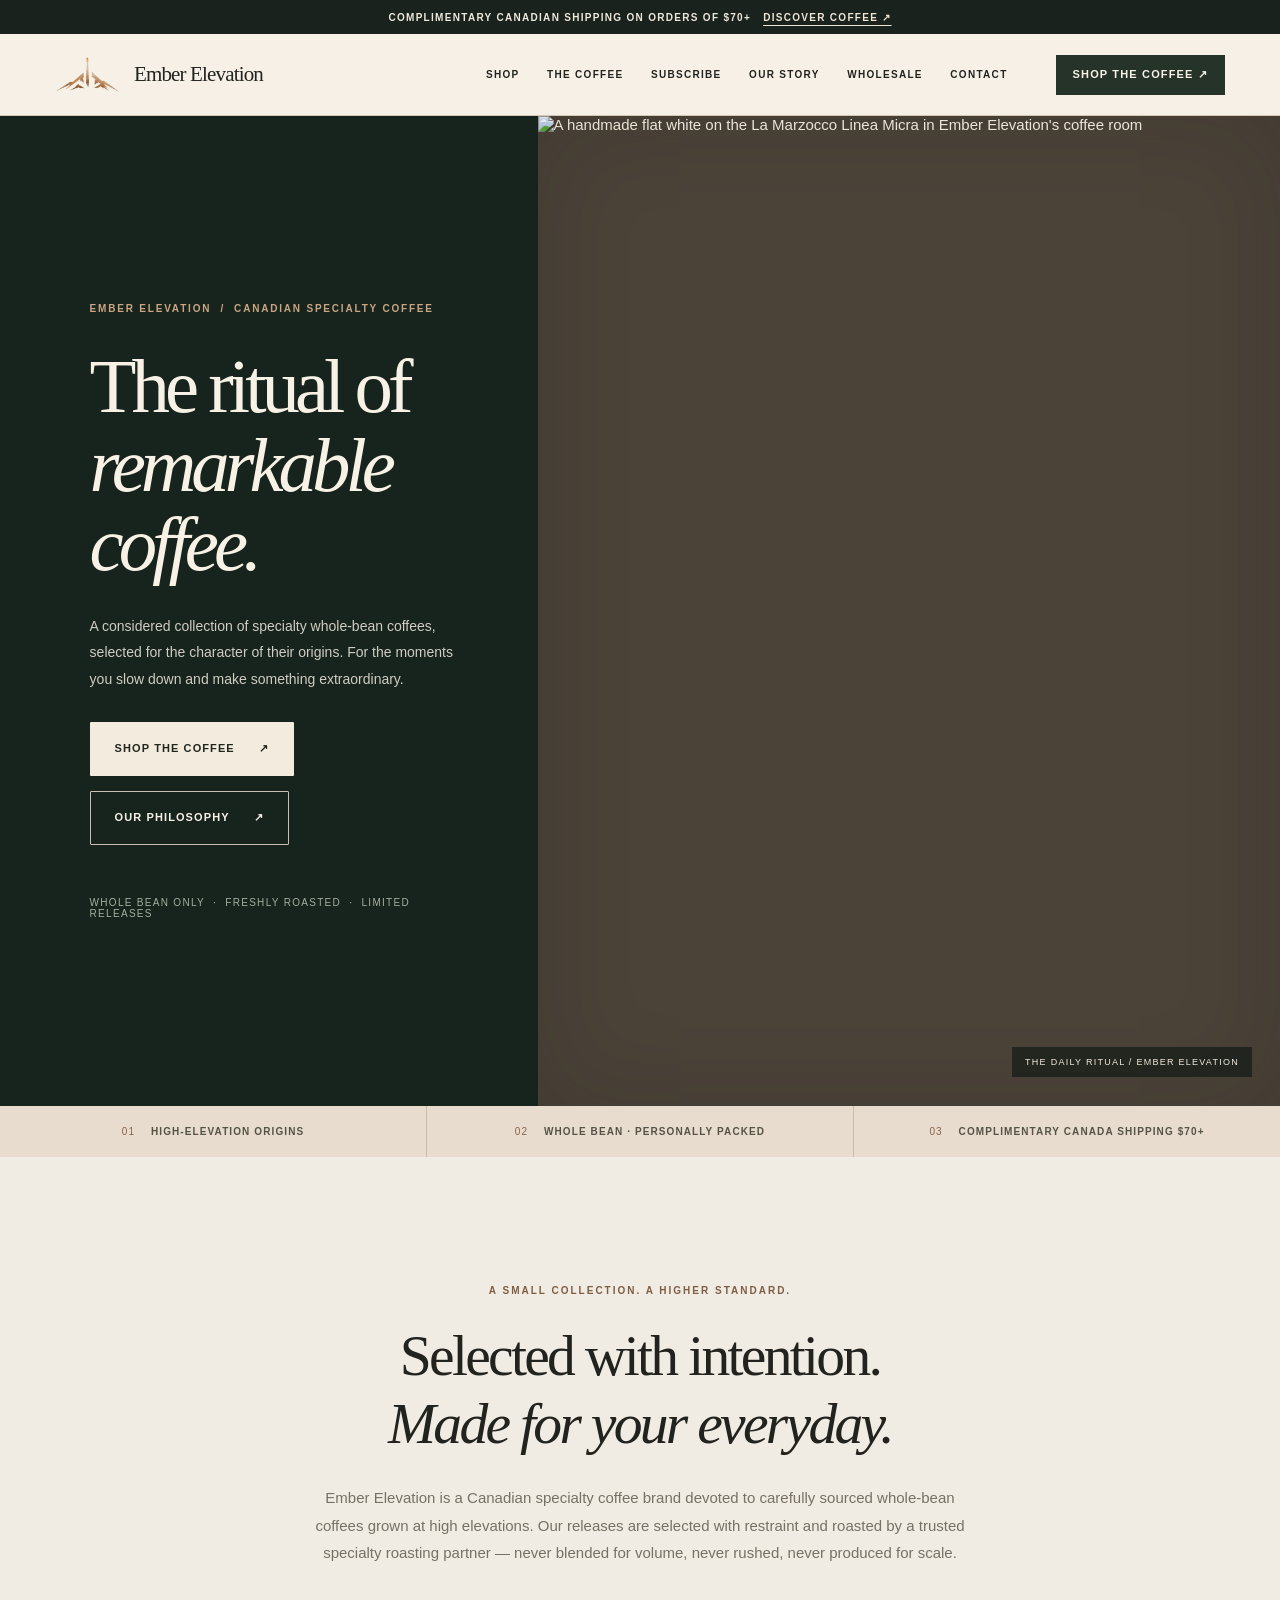
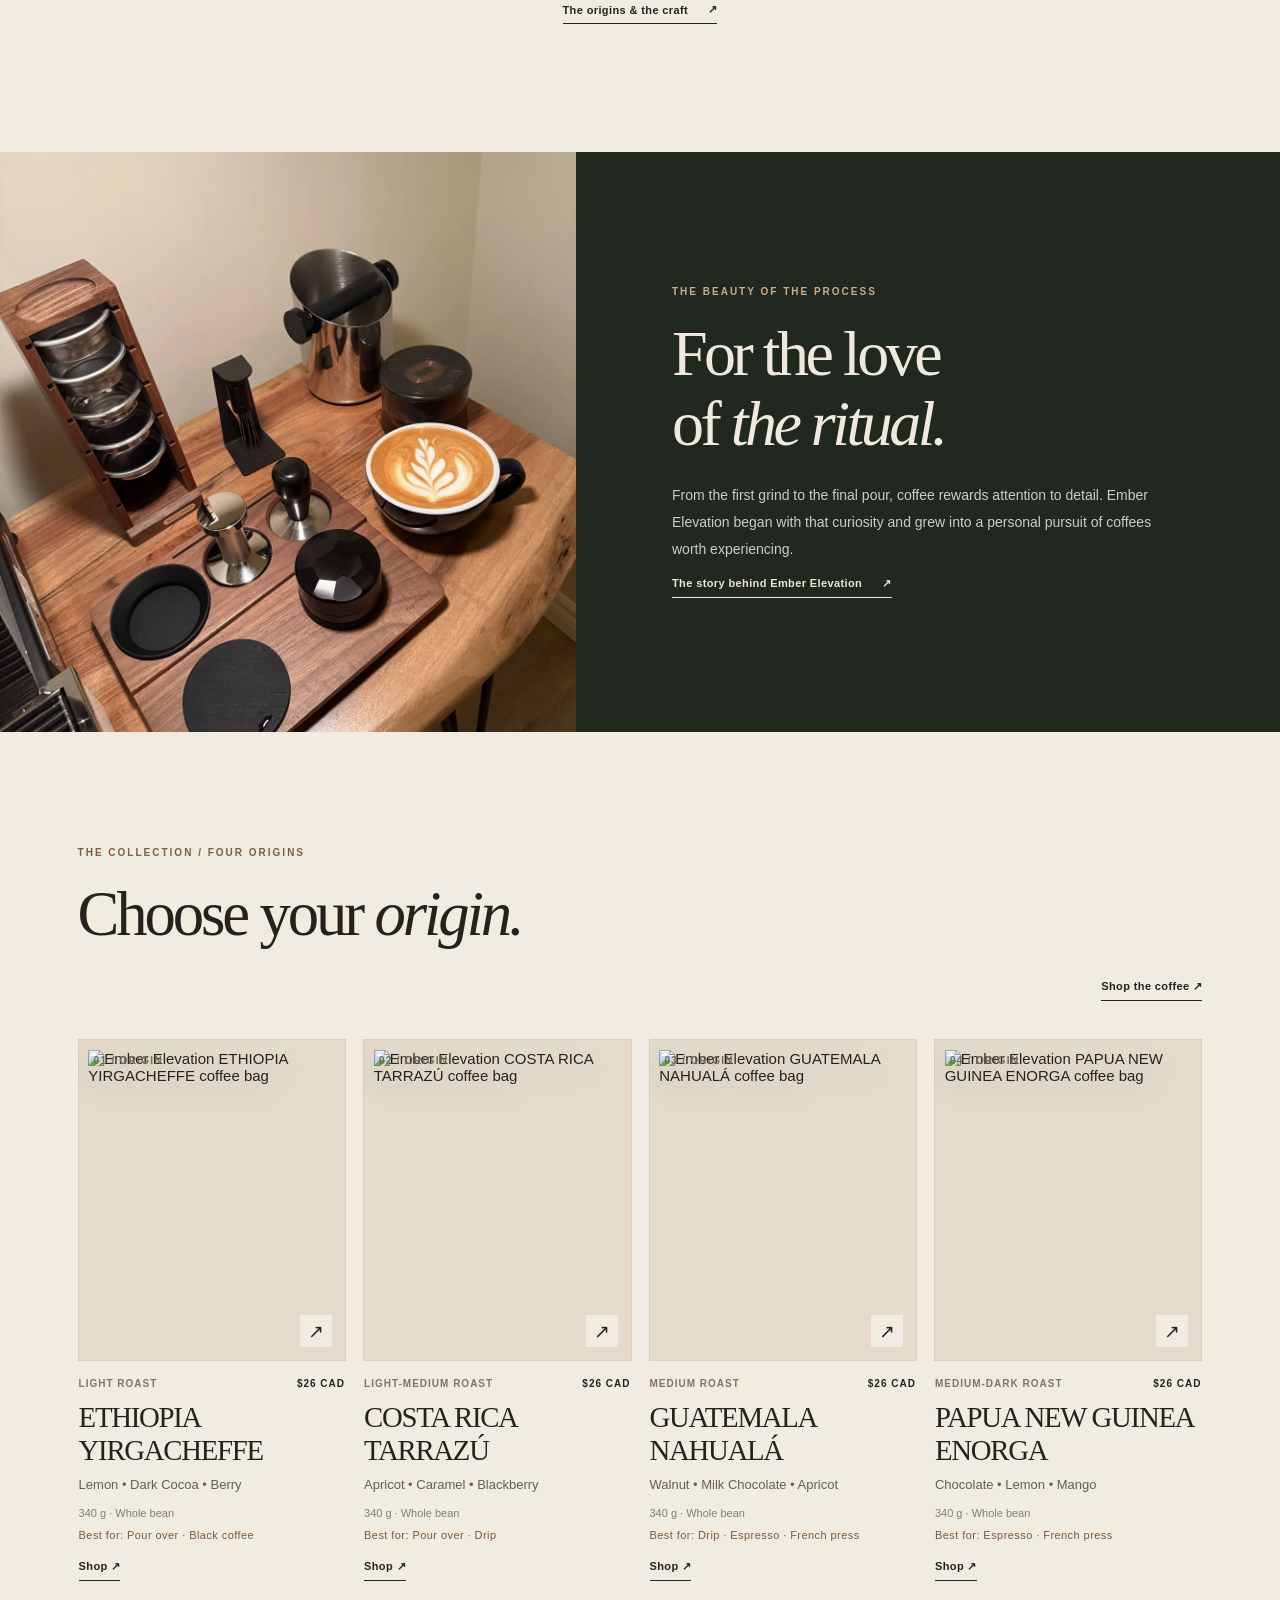
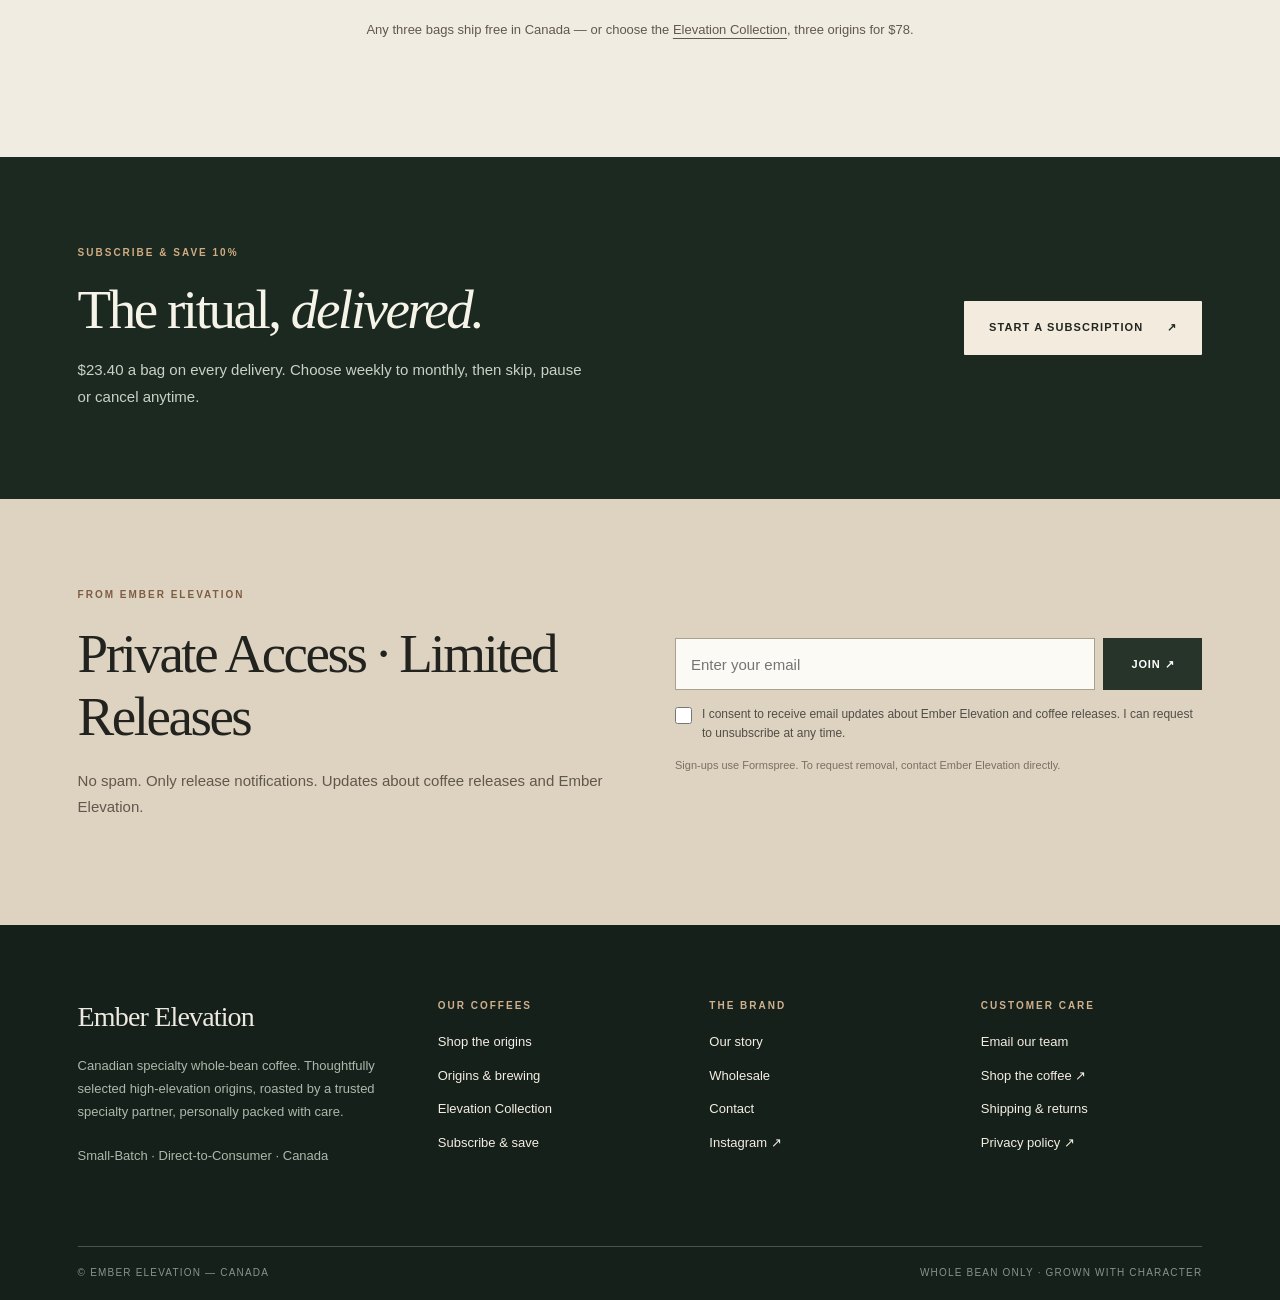
==== commit cd0dcd95: "Unify shop buttons, vary repeated espresso photo, remove duplicate home section, update Our Story de" ====
--- a/index.html
+++ b/index.html
@@ -1,5 +1,5 @@
 <!doctype html><html lang="en-CA"><head><meta charset="utf-8"><meta name="viewport" content="width=device-width, initial-scale=1"><meta name="theme-color" content="#17211d"><title>Ember Elevation | Specialty Whole-Bean Coffee Canada</title><meta name="description" content="A considered collection of four high-elevation single-origin coffees, curated and packed with care in Canada."><link rel="canonical" href="https://emberelevation.com/"><link rel="icon" href="favicon.ico"><link rel="preconnect" href="https://cdn.shopify.com" crossorigin><meta property="og:type" content="website"><meta property="og:site_name" content="Ember Elevation"><meta property="og:title" content="Ember Elevation | Specialty Whole-Bean Coffee Canada"><meta property="og:description" content="A considered collection of four high-elevation single-origin coffees, curated and packed with care in Canada."><meta property="og:url" content="https://emberelevation.com/"><meta property="og:image" content="https://cdn.shopify.com/s/files/1/0979/2956/0371/files/ember-espresso-ritual.webp?v=1794083600"><meta name="twitter:card" content="summary_large_image"><link rel="stylesheet" href="site.css"><link rel="stylesheet" href="atelier.css"><script type="application/ld+json">{"@context":"https://schema.org","@type":"Organization","name":"Ember Elevation","url":"https://emberelevation.com","logo":"https://emberelevation.com/logo.png","sameAs":["https://instagram.com/ember_elevation"],"contactPoint":{"@type":"ContactPoint","email":"emberelevationcoffee@gmail.com","contactType":"customer service"}}</script></head><body><a class="skip-link" href="#main">Skip to content</a>
-<div class="announcement">COMPLIMENTARY CANADIAN SHIPPING ON ORDERS OF $70+ <a href="shop.html">DISCOVER COFFEE ↗</a></div><header class="site-header"><div class="header-inner"><a class="brand" href="index.html" aria-label="Ember Elevation home"><img class="brand-mark" src="logo-mark.png" alt="" width="65" height="38"><span class="brand-name">Ember Elevation</span></a><nav class="desktop-nav" aria-label="Main navigation"><a href="shop.html">Shop</a><a href="coffee.html">The Coffee</a><a href="subscribe.html">Subscribe</a><a href="about.html">Our Story</a><a href="wholesale.html">Wholesale</a><a href="contact.html">Contact</a></nav><a class="header-shop" href="https://shop.emberelevation.com/collections/shop-coffee">Shop now ↗</a><details class="mobile-menu"><summary><span class="menu-icon" aria-hidden="true"></span> MENU</summary><nav class="mobile-panel" aria-label="Mobile navigation"><a href="index.html">Home</a><a href="shop.html">Shop</a><a href="coffee.html">The Coffee</a><a href="subscribe.html">Subscribe</a><a href="about.html">Our Story</a><a href="wholesale.html">Wholesale</a><a href="contact.html">Contact</a><a href="https://shop.emberelevation.com/collections/shop-coffee">Shop all coffees ↗</a></nav></details></div></header><main id="main">
+<div class="announcement">COMPLIMENTARY CANADIAN SHIPPING ON ORDERS OF $70+ <a href="shop.html">DISCOVER COFFEE ↗</a></div><header class="site-header"><div class="header-inner"><a class="brand" href="index.html" aria-label="Ember Elevation home"><img class="brand-mark" src="logo-mark.png" alt="" width="65" height="38"><span class="brand-name">Ember Elevation</span></a><nav class="desktop-nav" aria-label="Main navigation"><a href="shop.html">Shop</a><a href="coffee.html">The Coffee</a><a href="subscribe.html">Subscribe</a><a href="about.html">Our Story</a><a href="wholesale.html">Wholesale</a><a href="contact.html">Contact</a></nav><a class="header-shop" href="https://shop.emberelevation.com/collections/shop-coffee">Shop the coffee ↗</a><details class="mobile-menu"><summary><span class="menu-icon" aria-hidden="true"></span> MENU</summary><nav class="mobile-panel" aria-label="Mobile navigation"><a href="index.html">Home</a><a href="shop.html">Shop</a><a href="coffee.html">The Coffee</a><a href="subscribe.html">Subscribe</a><a href="about.html">Our Story</a><a href="wholesale.html">Wholesale</a><a href="contact.html">Contact</a><a href="https://shop.emberelevation.com/collections/shop-coffee">Shop the coffee ↗</a></nav></details></div></header><main id="main">
 <section class="ee-intro-grid" aria-labelledby="ee-home-title">
  <div class="ee-intro-copy">
   <div class="ee-wordmark">EMBER ELEVATION &nbsp;/&nbsp; CANADIAN SPECIALTY COFFEE</div>
@@ -15,9 +15,8 @@
 sourced whole-bean coffees grown at high elevations. Our releases are
 selected with restraint and roasted by a trusted specialty roasting partner —
 never blended for volume, never rushed, never produced for scale.</p><a href="coffee.html" class="inline-link">The origins &amp; the craft <span aria-hidden="true">↗</span></a></section>
-<section class="ee-ritual" aria-labelledby="ee-ritual-title"><div class="ee-ritual-photo"><img src="https://cdn.shopify.com/s/files/1/0979/2956/0371/files/ember-extraction-detail.webp?v=1794083603" alt="Real espresso extraction viewed through a bottomless portafilter" width="1200" height="1600" loading="lazy" decoding="async"></div><div class="ee-ritual-copy"><span class="eyebrow eyebrow-light">THE BEAUTY OF THE PROCESS</span><h2 id="ee-ritual-title">For the love<br>of <em>the ritual.</em></h2><p>From the first grind to the final pour, coffee rewards attention to detail. Ember Elevation began with that curiosity and grew into a personal pursuit of coffees worth experiencing.</p><a href="about.html" class="inline-link">The story behind Ember Elevation <span aria-hidden="true">↗</span></a></div></section>
-<section class="ee-featured" aria-labelledby="ee-featured-title"><div class="ee-featured-media"><img src="https://cdn.shopify.com/s/files/1/0979/2956/0371/files/ember-coffee-bag-ritual.webp?v=1794083611" alt="A real Ember Elevation coffee bag beside a handmade flat white" width="1200" height="1600" loading="lazy" decoding="async"></div><div class="ee-featured-copy"><span class="eyebrow">THE COFFEE / CURATED, NOT COMPLICATED</span><h2 id="ee-featured-title">Coffee with<br><em>character.</em></h2><p>Four distinct high-elevation origins, each expressing something different in the cup. Find the roast, tasting profile and brewing approach that suits you.</p><div class="ee-price">From $26 CAD <span>/ 340 g whole bean</span></div><a class="btn btn-dark" href="shop.html">Explore the four origins <span aria-hidden="true">↗</span></a><p class="ee-site-note" style="margin-top:20px">Your selection and payment are completed securely through our Shopify storefront.</p></div></section>
-<section class="section-pad ee-home-coffees" aria-labelledby="ee-home-coffees-title"><div class="wrap"><div class="section-header"><div><span class="eyebrow">THE COLLECTION / FOUR ORIGINS</span><h2 class="section-title" id="ee-home-coffees-title">Choose your <em>origin.</em></h2></div><a class="inline-link" href="https://shop.emberelevation.com/collections/shop-coffee">Shop all coffees ↗</a></div><div class="product-grid"><article class="product-card"><a class="product-card-media" href="https://shop.emberelevation.com/products/ethiopia-yirgacheffe" aria-label="Shop ETHIOPIA YIRGACHEFFE"><img src="https://cdn.shopify.com/s/files/1/0979/2956/0371/files/ChatGPTImageMar19_2026at02_06_21PM_49a88fe7-2264-4e4d-b814-80f61662c9b3.png?v=1773943633" alt="Ember Elevation ETHIOPIA YIRGACHEFFE coffee bag" width="650" height="850" loading="lazy" decoding="async"><span class="product-card-number">01 / ORIGIN</span><span class="product-card-arrow" aria-hidden="true">↗</span></a><div class="product-card-copy"><div class="product-card-topline"><span>Light Roast</span><span>$26 CAD</span></div><h3><a href="https://shop.emberelevation.com/products/ethiopia-yirgacheffe">ETHIOPIA YIRGACHEFFE</a></h3><p class="product-notes">Lemon • Dark Cocoa • Berry</p><p class="product-subtext">340 g · Whole bean</p><p class="product-bestfor">Best for: Pour over · Black coffee</p><a class="inline-link" href="https://shop.emberelevation.com/products/ethiopia-yirgacheffe">Shop ↗</a></div></article><article class="product-card"><a class="product-card-media" href="https://shop.emberelevation.com/products/costa-rica-tarrazu" aria-label="Shop COSTA RICA TARRAZÚ"><img src="https://cdn.shopify.com/s/files/1/0979/2956/0371/files/costa_rica.png?v=1780446908" alt="Ember Elevation COSTA RICA TARRAZÚ coffee bag" width="650" height="850" loading="lazy" decoding="async"><span class="product-card-number">02 / ORIGIN</span><span class="product-card-arrow" aria-hidden="true">↗</span></a><div class="product-card-copy"><div class="product-card-topline"><span>Light-Medium Roast</span><span>$26 CAD</span></div><h3><a href="https://shop.emberelevation.com/products/costa-rica-tarrazu">COSTA RICA TARRAZÚ</a></h3><p class="product-notes">Apricot • Caramel • Blackberry</p><p class="product-subtext">340 g · Whole bean</p><p class="product-bestfor">Best for: Pour over · Drip</p><a class="inline-link" href="https://shop.emberelevation.com/products/costa-rica-tarrazu">Shop ↗</a></div></article><article class="product-card"><a class="product-card-media" href="https://shop.emberelevation.com/products/ember-elevation-guatemala-nahuala" aria-label="Shop GUATEMALA NAHUALÁ"><img src="https://cdn.shopify.com/s/files/1/0979/2956/0371/files/ChatGPTImageMar19_2026at02_08_01PM.png?v=1773943697" alt="Ember Elevation GUATEMALA NAHUALÁ coffee bag" width="650" height="850" loading="lazy" decoding="async"><span class="product-card-number">03 / ORIGIN</span><span class="product-card-arrow" aria-hidden="true">↗</span></a><div class="product-card-copy"><div class="product-card-topline"><span>Medium Roast</span><span>$26 CAD</span></div><h3><a href="https://shop.emberelevation.com/products/ember-elevation-guatemala-nahuala">GUATEMALA NAHUALÁ</a></h3><p class="product-notes">Walnut • Milk Chocolate • Apricot</p><p class="product-subtext">340 g · Whole bean</p><p class="product-bestfor">Best for: Drip · Espresso · French press</p><a class="inline-link" href="https://shop.emberelevation.com/products/ember-elevation-guatemala-nahuala">Shop ↗</a></div></article><article class="product-card"><a class="product-card-media" href="https://shop.emberelevation.com/products/papua-new-guinea-enorga" aria-label="Shop PAPUA NEW GUINEA ENORGA"><img src="https://cdn.shopify.com/s/files/1/0979/2956/0371/files/PNG_2.png?v=1780447483" alt="Ember Elevation PAPUA NEW GUINEA ENORGA coffee bag" width="650" height="850" loading="lazy" decoding="async"><span class="product-card-number">04 / ORIGIN</span><span class="product-card-arrow" aria-hidden="true">↗</span></a><div class="product-card-copy"><div class="product-card-topline"><span>Medium-Dark Roast</span><span>$26 CAD</span></div><h3><a href="https://shop.emberelevation.com/products/papua-new-guinea-enorga">PAPUA NEW GUINEA ENORGA</a></h3><p class="product-notes">Chocolate • Lemon • Mango</p><p class="product-subtext">340 g · Whole bean</p><p class="product-bestfor">Best for: Espresso · French press</p><a class="inline-link" href="https://shop.emberelevation.com/products/papua-new-guinea-enorga">Shop ↗</a></div></article></div><p class="ee-home-coffees-note">Any three bags ship free in Canada — or choose the <a href="https://shop.emberelevation.com/products/elevation-collection">Elevation Collection</a>, three origins for $78.</p></div></section><section class="ee-sub-band" aria-labelledby="ee-sub-band-title"><div class="wrap ee-sub-band-inner"><div><span class="eyebrow eyebrow-light">SUBSCRIBE &amp; SAVE 10%</span><h2 id="ee-sub-band-title">The ritual, <em>delivered.</em></h2><p>$23.40 a bag on every delivery. Choose weekly to monthly, then skip, pause or cancel anytime.</p></div><a class="btn btn-light" href="subscribe.html">Start a subscription <span aria-hidden="true">↗</span></a></div></section>
+<section class="ee-ritual" aria-labelledby="ee-ritual-title"><div class="ee-ritual-photo"><img src="ember-workflow-station.webp" alt="Emmett’s espresso workflow station with tampers, distribution tools and a flat white with latte art" width="1200" height="1600" loading="lazy" decoding="async"></div><div class="ee-ritual-copy"><span class="eyebrow eyebrow-light">THE BEAUTY OF THE PROCESS</span><h2 id="ee-ritual-title">For the love<br>of <em>the ritual.</em></h2><p>From the first grind to the final pour, coffee rewards attention to detail. Ember Elevation began with that curiosity and grew into a personal pursuit of coffees worth experiencing.</p><a href="about.html" class="inline-link">The story behind Ember Elevation <span aria-hidden="true">↗</span></a></div></section>
+<section class="section-pad ee-home-coffees" aria-labelledby="ee-home-coffees-title"><div class="wrap"><div class="section-header"><div><span class="eyebrow">THE COLLECTION / FOUR ORIGINS</span><h2 class="section-title" id="ee-home-coffees-title">Choose your <em>origin.</em></h2></div><a class="inline-link" href="https://shop.emberelevation.com/collections/shop-coffee">Shop the coffee ↗</a></div><div class="product-grid"><article class="product-card"><a class="product-card-media" href="https://shop.emberelevation.com/products/ethiopia-yirgacheffe" aria-label="Shop ETHIOPIA YIRGACHEFFE"><img src="https://cdn.shopify.com/s/files/1/0979/2956/0371/files/ChatGPTImageMar19_2026at02_06_21PM_49a88fe7-2264-4e4d-b814-80f61662c9b3.png?v=1773943633" alt="Ember Elevation ETHIOPIA YIRGACHEFFE coffee bag" width="650" height="850" loading="lazy" decoding="async"><span class="product-card-number">01 / ORIGIN</span><span class="product-card-arrow" aria-hidden="true">↗</span></a><div class="product-card-copy"><div class="product-card-topline"><span>Light Roast</span><span>$26 CAD</span></div><h3><a href="https://shop.emberelevation.com/products/ethiopia-yirgacheffe">ETHIOPIA YIRGACHEFFE</a></h3><p class="product-notes">Lemon • Dark Cocoa • Berry</p><p class="product-subtext">340 g · Whole bean</p><p class="product-bestfor">Best for: Pour over · Black coffee</p><a class="inline-link" href="https://shop.emberelevation.com/products/ethiopia-yirgacheffe">Shop ↗</a></div></article><article class="product-card"><a class="product-card-media" href="https://shop.emberelevation.com/products/costa-rica-tarrazu" aria-label="Shop COSTA RICA TARRAZÚ"><img src="https://cdn.shopify.com/s/files/1/0979/2956/0371/files/costa_rica.png?v=1780446908" alt="Ember Elevation COSTA RICA TARRAZÚ coffee bag" width="650" height="850" loading="lazy" decoding="async"><span class="product-card-number">02 / ORIGIN</span><span class="product-card-arrow" aria-hidden="true">↗</span></a><div class="product-card-copy"><div class="product-card-topline"><span>Light-Medium Roast</span><span>$26 CAD</span></div><h3><a href="https://shop.emberelevation.com/products/costa-rica-tarrazu">COSTA RICA TARRAZÚ</a></h3><p class="product-notes">Apricot • Caramel • Blackberry</p><p class="product-subtext">340 g · Whole bean</p><p class="product-bestfor">Best for: Pour over · Drip</p><a class="inline-link" href="https://shop.emberelevation.com/products/costa-rica-tarrazu">Shop ↗</a></div></article><article class="product-card"><a class="product-card-media" href="https://shop.emberelevation.com/products/ember-elevation-guatemala-nahuala" aria-label="Shop GUATEMALA NAHUALÁ"><img src="https://cdn.shopify.com/s/files/1/0979/2956/0371/files/ChatGPTImageMar19_2026at02_08_01PM.png?v=1773943697" alt="Ember Elevation GUATEMALA NAHUALÁ coffee bag" width="650" height="850" loading="lazy" decoding="async"><span class="product-card-number">03 / ORIGIN</span><span class="product-card-arrow" aria-hidden="true">↗</span></a><div class="product-card-copy"><div class="product-card-topline"><span>Medium Roast</span><span>$26 CAD</span></div><h3><a href="https://shop.emberelevation.com/products/ember-elevation-guatemala-nahuala">GUATEMALA NAHUALÁ</a></h3><p class="product-notes">Walnut • Milk Chocolate • Apricot</p><p class="product-subtext">340 g · Whole bean</p><p class="product-bestfor">Best for: Drip · Espresso · French press</p><a class="inline-link" href="https://shop.emberelevation.com/products/ember-elevation-guatemala-nahuala">Shop ↗</a></div></article><article class="product-card"><a class="product-card-media" href="https://shop.emberelevation.com/products/papua-new-guinea-enorga" aria-label="Shop PAPUA NEW GUINEA ENORGA"><img src="https://cdn.shopify.com/s/files/1/0979/2956/0371/files/PNG_2.png?v=1780447483" alt="Ember Elevation PAPUA NEW GUINEA ENORGA coffee bag" width="650" height="850" loading="lazy" decoding="async"><span class="product-card-number">04 / ORIGIN</span><span class="product-card-arrow" aria-hidden="true">↗</span></a><div class="product-card-copy"><div class="product-card-topline"><span>Medium-Dark Roast</span><span>$26 CAD</span></div><h3><a href="https://shop.emberelevation.com/products/papua-new-guinea-enorga">PAPUA NEW GUINEA ENORGA</a></h3><p class="product-notes">Chocolate • Lemon • Mango</p><p class="product-subtext">340 g · Whole bean</p><p class="product-bestfor">Best for: Espresso · French press</p><a class="inline-link" href="https://shop.emberelevation.com/products/papua-new-guinea-enorga">Shop ↗</a></div></article></div><p class="ee-home-coffees-note">Any three bags ship free in Canada — or choose the <a href="https://shop.emberelevation.com/products/elevation-collection">Elevation Collection</a>, three origins for $78.</p></div></section><section class="ee-sub-band" aria-labelledby="ee-sub-band-title"><div class="wrap ee-sub-band-inner"><div><span class="eyebrow eyebrow-light">SUBSCRIBE &amp; SAVE 10%</span><h2 id="ee-sub-band-title">The ritual, <em>delivered.</em></h2><p>$23.40 a bag on every delivery. Choose weekly to monthly, then skip, pause or cancel anytime.</p></div><a class="btn btn-light" href="subscribe.html">Start a subscription <span aria-hidden="true">↗</span></a></div></section>
 <section class="newsletter-section"><div class="wrap newsletter-wrap"><div><span class="eyebrow">FROM EMBER ELEVATION</span><h2>Private Access · Limited Releases</h2><p>No spam. Only release notifications. Updates about coffee releases and Ember Elevation.</p></div><div><div class="newsletter-form"><form class="newsletter-form-inner"
 action="https://formspree.io/f/xykkeolk"
 method="POST"
@@ -34,4 +33,4 @@
 
 <label class="consent-row"><input type="checkbox" name="marketing_consent" value="yes" required><span>I consent to receive email updates about Ember Elevation and coffee releases. I can request to unsubscribe at any time.</span></label></form></div><p class="form-footnote">Sign-ups use Formspree. To request removal, contact Ember Elevation directly.</p></div></div></section>
 </main>
-<footer class="site-footer"><div class="wrap"><div class="footer-main"><div><div class="footer-brand">Ember Elevation</div><p class="footer-lead">Canadian specialty whole-bean coffee. Thoughtfully selected high-elevation origins, roasted by a trusted specialty partner, personally packed with care.</p><p class="footer-lead">Small-Batch · Direct-to-Consumer · Canada</p></div><div><h3>Our coffees</h3><a href="shop.html">Shop the origins</a><a href="coffee.html">Origins &amp; brewing</a><a href="https://shop.emberelevation.com/products/elevation-collection">Elevation Collection</a><a href="subscribe.html">Subscribe &amp; save</a></div><div><h3>The brand</h3><a href="about.html">Our story</a><a href="wholesale.html">Wholesale</a><a href="contact.html">Contact</a><a href="https://instagram.com/ember_elevation" target="_blank" rel="noopener noreferrer">Instagram ↗</a></div><div><h3>Customer care</h3><a href="mailto:emberelevationcoffee@gmail.com">Email our team</a><a href="https://shop.emberelevation.com/collections/shop-coffee">Shopify storefront ↗</a><a href="https://shop.emberelevation.com/policies/shipping-policy">Shipping &amp; returns</a><a href="https://checkout.shopify.com/97929560371/policies/50246058291.html?locale=en">Privacy policy ↗</a></div></div><div class="footer-bottom"><span>© Ember Elevation — Canada</span><span>Whole bean only · Grown with character</span></div></div></footer></body></html>+<footer class="site-footer"><div class="wrap"><div class="footer-main"><div><div class="footer-brand">Ember Elevation</div><p class="footer-lead">Canadian specialty whole-bean coffee. Thoughtfully selected high-elevation origins, roasted by a trusted specialty partner, personally packed with care.</p><p class="footer-lead">Small-Batch · Direct-to-Consumer · Canada</p></div><div><h3>Our coffees</h3><a href="shop.html">Shop the origins</a><a href="coffee.html">Origins &amp; brewing</a><a href="https://shop.emberelevation.com/products/elevation-collection">Elevation Collection</a><a href="subscribe.html">Subscribe &amp; save</a></div><div><h3>The brand</h3><a href="about.html">Our story</a><a href="wholesale.html">Wholesale</a><a href="contact.html">Contact</a><a href="https://instagram.com/ember_elevation" target="_blank" rel="noopener noreferrer">Instagram ↗</a></div><div><h3>Customer care</h3><a href="mailto:emberelevationcoffee@gmail.com">Email our team</a><a href="https://shop.emberelevation.com/collections/shop-coffee">Shop the coffee ↗</a><a href="https://shop.emberelevation.com/policies/shipping-policy">Shipping &amp; returns</a><a href="https://checkout.shopify.com/97929560371/policies/50246058291.html?locale=en">Privacy policy ↗</a></div></div><div class="footer-bottom"><span>© Ember Elevation — Canada</span><span>Whole bean only · Grown with character</span></div></div></footer></body></html>
--- a/atelier.css
+++ b/atelier.css
@@ -314,3 +314,6 @@
 .about-original .ee-founder-family{background:none;min-height:0}
 .about-original .ee-founder-family img{display:block;height:auto;aspect-ratio:3/4;max-height:none}
 .about-original .ee-family-caption{font-family:var(--serif);font-style:italic;font-size:13px;line-height:1.5;color:#7a7b70;margin:10px 0 0}
+
+/* Shop page: keep long coffee names (YIRGACHEFFE, NAHUALÁ) inside their cards on wide screens */
+@media(min-width:1000px){.ee-products .product-card h3{font-size:clamp(26px,2vw,28px)}}
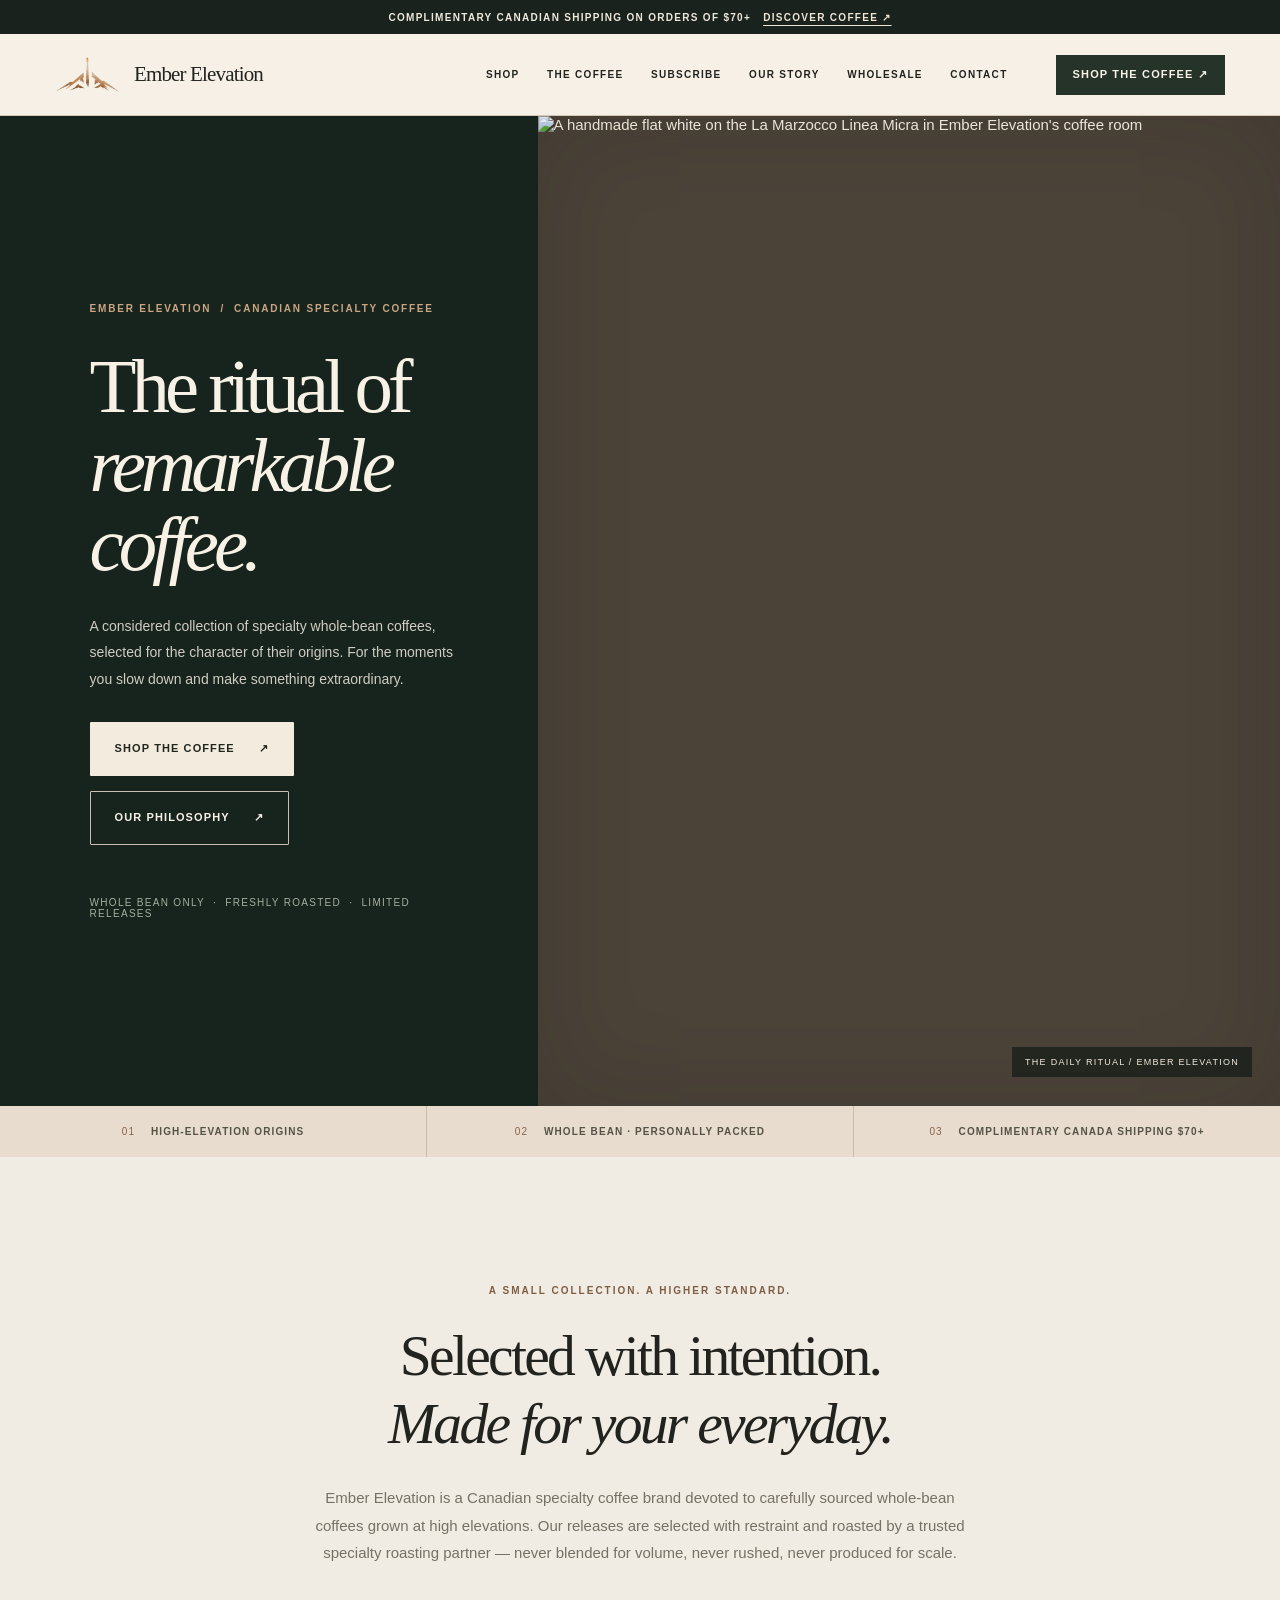
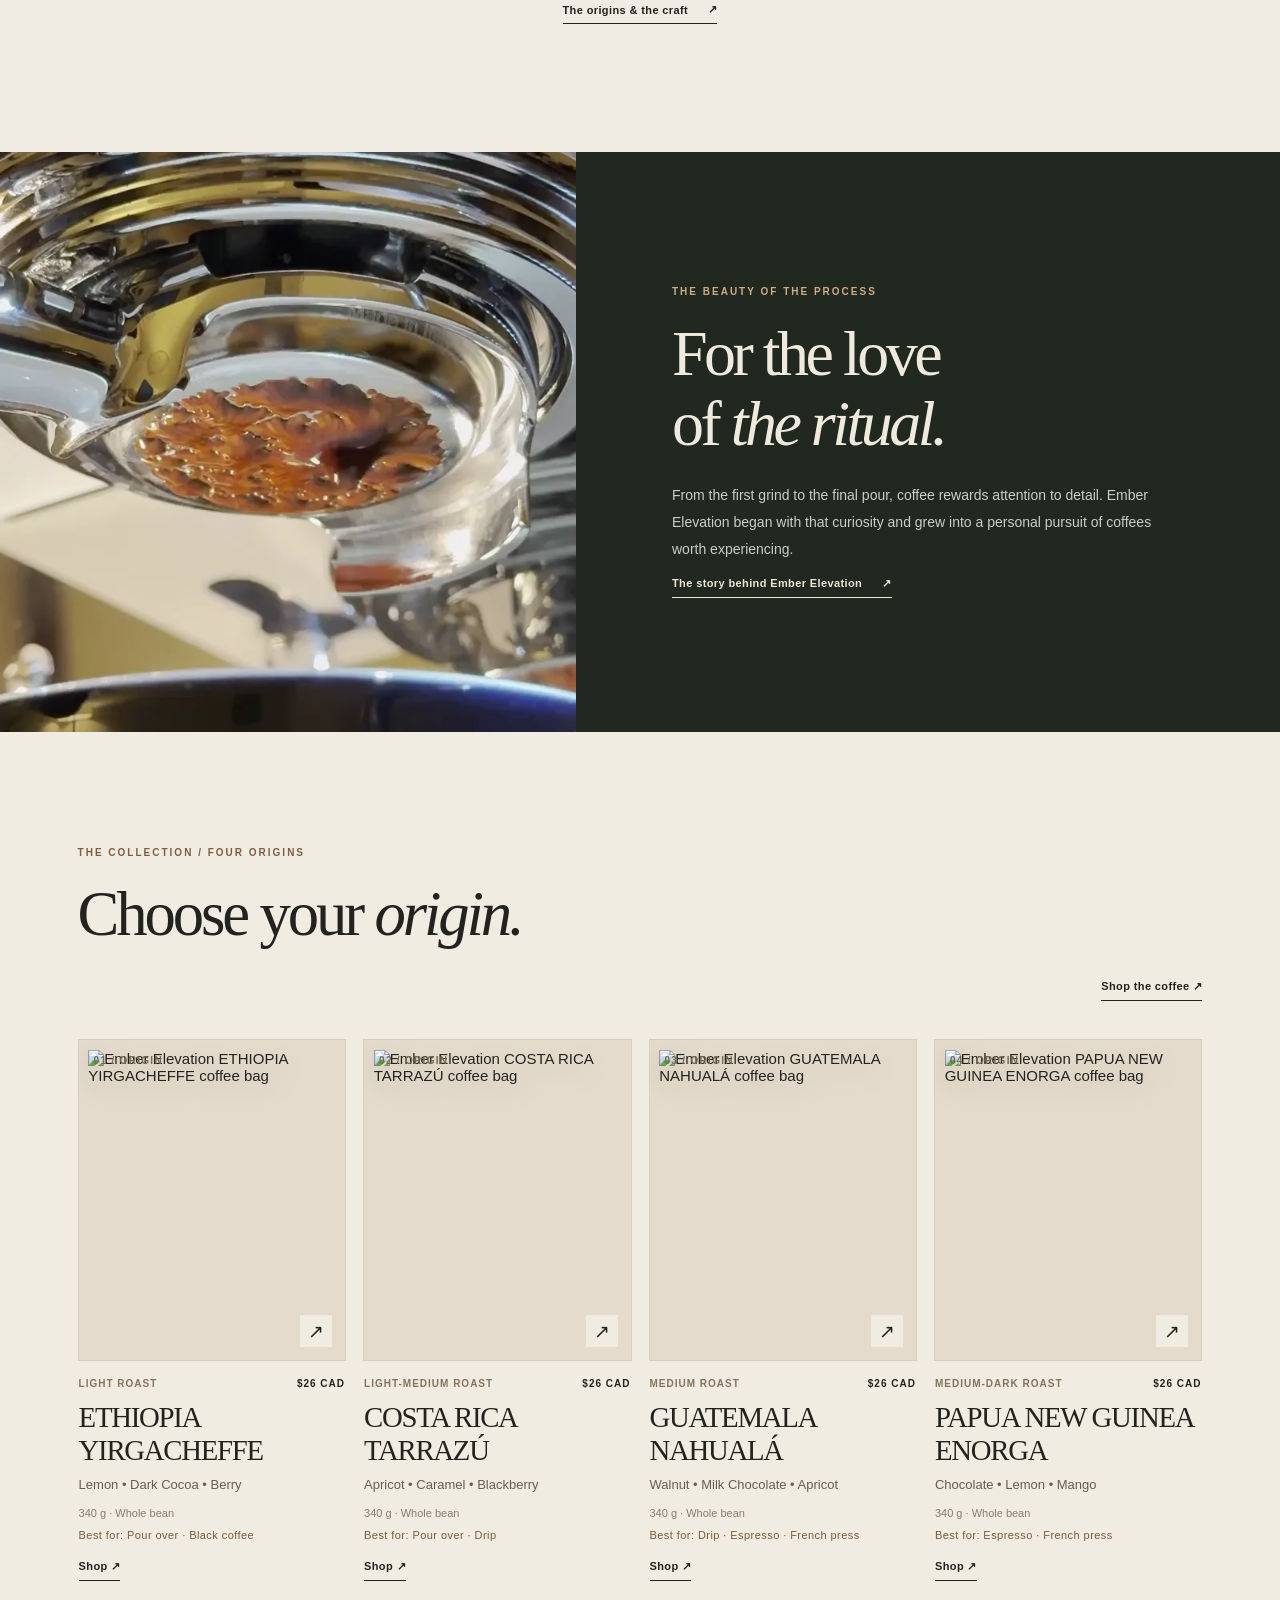
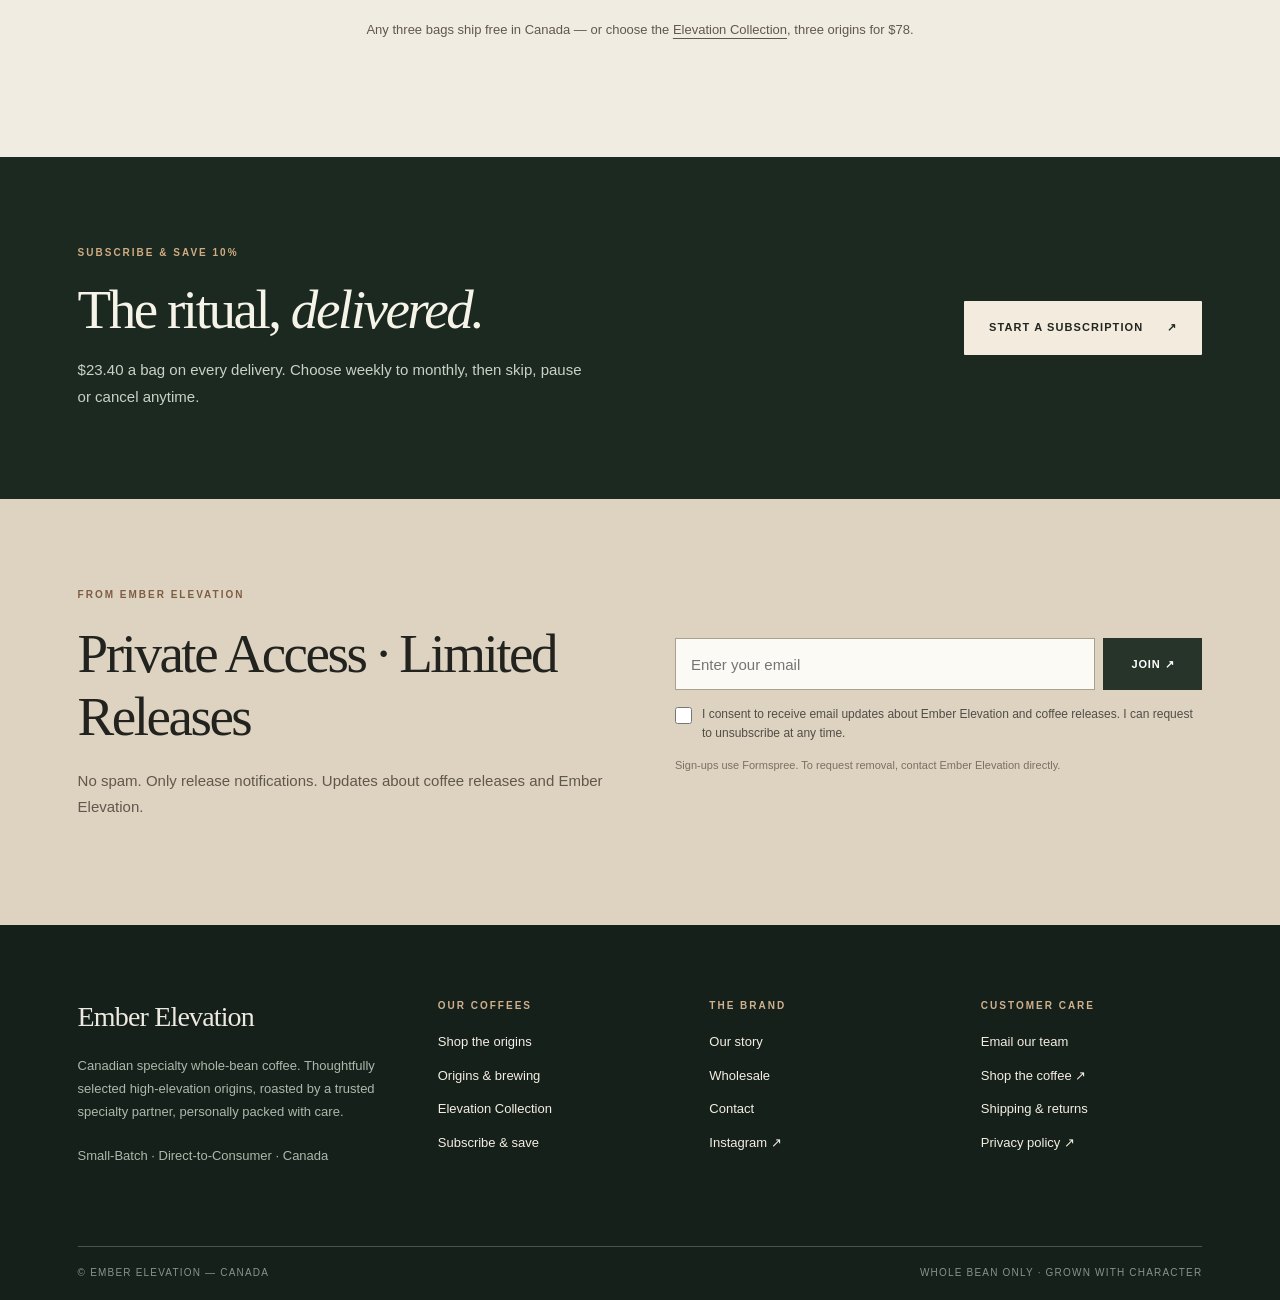
==== commit c0c4419e: "Replace repeated workflow photo in homepage ritual section with espresso extraction video Co-Authore" ====
--- a/index.html
+++ b/index.html
@@ -15,7 +15,7 @@
 sourced whole-bean coffees grown at high elevations. Our releases are
 selected with restraint and roasted by a trusted specialty roasting partner —
 never blended for volume, never rushed, never produced for scale.</p><a href="coffee.html" class="inline-link">The origins &amp; the craft <span aria-hidden="true">↗</span></a></section>
-<section class="ee-ritual" aria-labelledby="ee-ritual-title"><div class="ee-ritual-photo"><img src="ember-workflow-station.webp" alt="Emmett’s espresso workflow station with tampers, distribution tools and a flat white with latte art" width="1200" height="1600" loading="lazy" decoding="async"></div><div class="ee-ritual-copy"><span class="eyebrow eyebrow-light">THE BEAUTY OF THE PROCESS</span><h2 id="ee-ritual-title">For the love<br>of <em>the ritual.</em></h2><p>From the first grind to the final pour, coffee rewards attention to detail. Ember Elevation began with that curiosity and grew into a personal pursuit of coffees worth experiencing.</p><a href="about.html" class="inline-link">The story behind Ember Elevation <span aria-hidden="true">↗</span></a></div></section>
+<section class="ee-ritual" aria-labelledby="ee-ritual-title"><div class="ee-ritual-photo"><video src="ember-espresso-extraction.mp4" poster="ember-espresso-extraction-poster.webp" autoplay muted loop playsinline preload="metadata" aria-label="Slow close-up of an espresso shot extracting from a bottomless portafilter" width="720" height="950" style="width:100%;height:100%;object-fit:cover;position:absolute;inset:0;object-position:center;display:block"></video></div><div class="ee-ritual-copy"><span class="eyebrow eyebrow-light">THE BEAUTY OF THE PROCESS</span><h2 id="ee-ritual-title">For the love<br>of <em>the ritual.</em></h2><p>From the first grind to the final pour, coffee rewards attention to detail. Ember Elevation began with that curiosity and grew into a personal pursuit of coffees worth experiencing.</p><a href="about.html" class="inline-link">The story behind Ember Elevation <span aria-hidden="true">↗</span></a></div></section>
 <section class="section-pad ee-home-coffees" aria-labelledby="ee-home-coffees-title"><div class="wrap"><div class="section-header"><div><span class="eyebrow">THE COLLECTION / FOUR ORIGINS</span><h2 class="section-title" id="ee-home-coffees-title">Choose your <em>origin.</em></h2></div><a class="inline-link" href="https://shop.emberelevation.com/collections/shop-coffee">Shop the coffee ↗</a></div><div class="product-grid"><article class="product-card"><a class="product-card-media" href="https://shop.emberelevation.com/products/ethiopia-yirgacheffe" aria-label="Shop ETHIOPIA YIRGACHEFFE"><img src="https://cdn.shopify.com/s/files/1/0979/2956/0371/files/ChatGPTImageMar19_2026at02_06_21PM_49a88fe7-2264-4e4d-b814-80f61662c9b3.png?v=1773943633" alt="Ember Elevation ETHIOPIA YIRGACHEFFE coffee bag" width="650" height="850" loading="lazy" decoding="async"><span class="product-card-number">01 / ORIGIN</span><span class="product-card-arrow" aria-hidden="true">↗</span></a><div class="product-card-copy"><div class="product-card-topline"><span>Light Roast</span><span>$26 CAD</span></div><h3><a href="https://shop.emberelevation.com/products/ethiopia-yirgacheffe">ETHIOPIA YIRGACHEFFE</a></h3><p class="product-notes">Lemon • Dark Cocoa • Berry</p><p class="product-subtext">340 g · Whole bean</p><p class="product-bestfor">Best for: Pour over · Black coffee</p><a class="inline-link" href="https://shop.emberelevation.com/products/ethiopia-yirgacheffe">Shop ↗</a></div></article><article class="product-card"><a class="product-card-media" href="https://shop.emberelevation.com/products/costa-rica-tarrazu" aria-label="Shop COSTA RICA TARRAZÚ"><img src="https://cdn.shopify.com/s/files/1/0979/2956/0371/files/costa_rica.png?v=1780446908" alt="Ember Elevation COSTA RICA TARRAZÚ coffee bag" width="650" height="850" loading="lazy" decoding="async"><span class="product-card-number">02 / ORIGIN</span><span class="product-card-arrow" aria-hidden="true">↗</span></a><div class="product-card-copy"><div class="product-card-topline"><span>Light-Medium Roast</span><span>$26 CAD</span></div><h3><a href="https://shop.emberelevation.com/products/costa-rica-tarrazu">COSTA RICA TARRAZÚ</a></h3><p class="product-notes">Apricot • Caramel • Blackberry</p><p class="product-subtext">340 g · Whole bean</p><p class="product-bestfor">Best for: Pour over · Drip</p><a class="inline-link" href="https://shop.emberelevation.com/products/costa-rica-tarrazu">Shop ↗</a></div></article><article class="product-card"><a class="product-card-media" href="https://shop.emberelevation.com/products/ember-elevation-guatemala-nahuala" aria-label="Shop GUATEMALA NAHUALÁ"><img src="https://cdn.shopify.com/s/files/1/0979/2956/0371/files/ChatGPTImageMar19_2026at02_08_01PM.png?v=1773943697" alt="Ember Elevation GUATEMALA NAHUALÁ coffee bag" width="650" height="850" loading="lazy" decoding="async"><span class="product-card-number">03 / ORIGIN</span><span class="product-card-arrow" aria-hidden="true">↗</span></a><div class="product-card-copy"><div class="product-card-topline"><span>Medium Roast</span><span>$26 CAD</span></div><h3><a href="https://shop.emberelevation.com/products/ember-elevation-guatemala-nahuala">GUATEMALA NAHUALÁ</a></h3><p class="product-notes">Walnut • Milk Chocolate • Apricot</p><p class="product-subtext">340 g · Whole bean</p><p class="product-bestfor">Best for: Drip · Espresso · French press</p><a class="inline-link" href="https://shop.emberelevation.com/products/ember-elevation-guatemala-nahuala">Shop ↗</a></div></article><article class="product-card"><a class="product-card-media" href="https://shop.emberelevation.com/products/papua-new-guinea-enorga" aria-label="Shop PAPUA NEW GUINEA ENORGA"><img src="https://cdn.shopify.com/s/files/1/0979/2956/0371/files/PNG_2.png?v=1780447483" alt="Ember Elevation PAPUA NEW GUINEA ENORGA coffee bag" width="650" height="850" loading="lazy" decoding="async"><span class="product-card-number">04 / ORIGIN</span><span class="product-card-arrow" aria-hidden="true">↗</span></a><div class="product-card-copy"><div class="product-card-topline"><span>Medium-Dark Roast</span><span>$26 CAD</span></div><h3><a href="https://shop.emberelevation.com/products/papua-new-guinea-enorga">PAPUA NEW GUINEA ENORGA</a></h3><p class="product-notes">Chocolate • Lemon • Mango</p><p class="product-subtext">340 g · Whole bean</p><p class="product-bestfor">Best for: Espresso · French press</p><a class="inline-link" href="https://shop.emberelevation.com/products/papua-new-guinea-enorga">Shop ↗</a></div></article></div><p class="ee-home-coffees-note">Any three bags ship free in Canada — or choose the <a href="https://shop.emberelevation.com/products/elevation-collection">Elevation Collection</a>, three origins for $78.</p></div></section><section class="ee-sub-band" aria-labelledby="ee-sub-band-title"><div class="wrap ee-sub-band-inner"><div><span class="eyebrow eyebrow-light">SUBSCRIBE &amp; SAVE 10%</span><h2 id="ee-sub-band-title">The ritual, <em>delivered.</em></h2><p>$23.40 a bag on every delivery. Choose weekly to monthly, then skip, pause or cancel anytime.</p></div><a class="btn btn-light" href="subscribe.html">Start a subscription <span aria-hidden="true">↗</span></a></div></section>
 <section class="newsletter-section"><div class="wrap newsletter-wrap"><div><span class="eyebrow">FROM EMBER ELEVATION</span><h2>Private Access · Limited Releases</h2><p>No spam. Only release notifications. Updates about coffee releases and Ember Elevation.</p></div><div><div class="newsletter-form"><form class="newsletter-form-inner"
 action="https://formspree.io/f/xykkeolk"
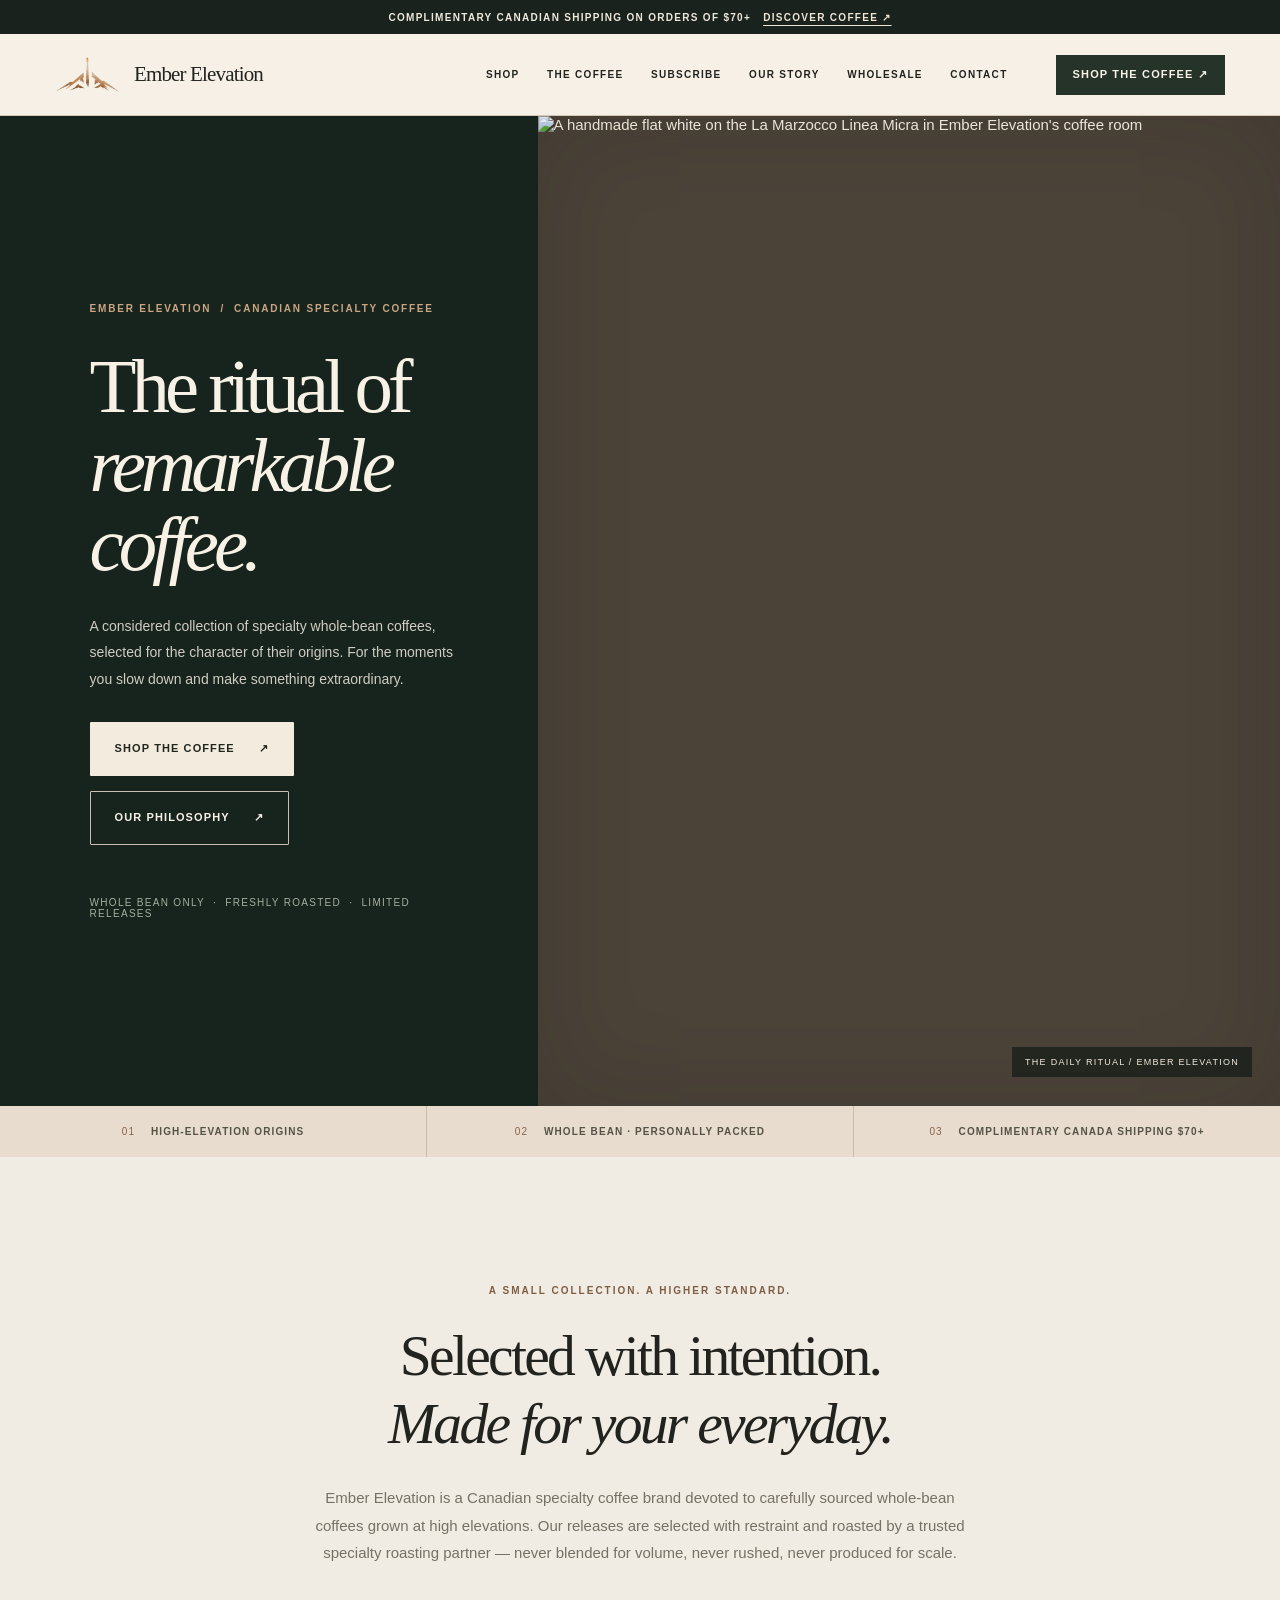
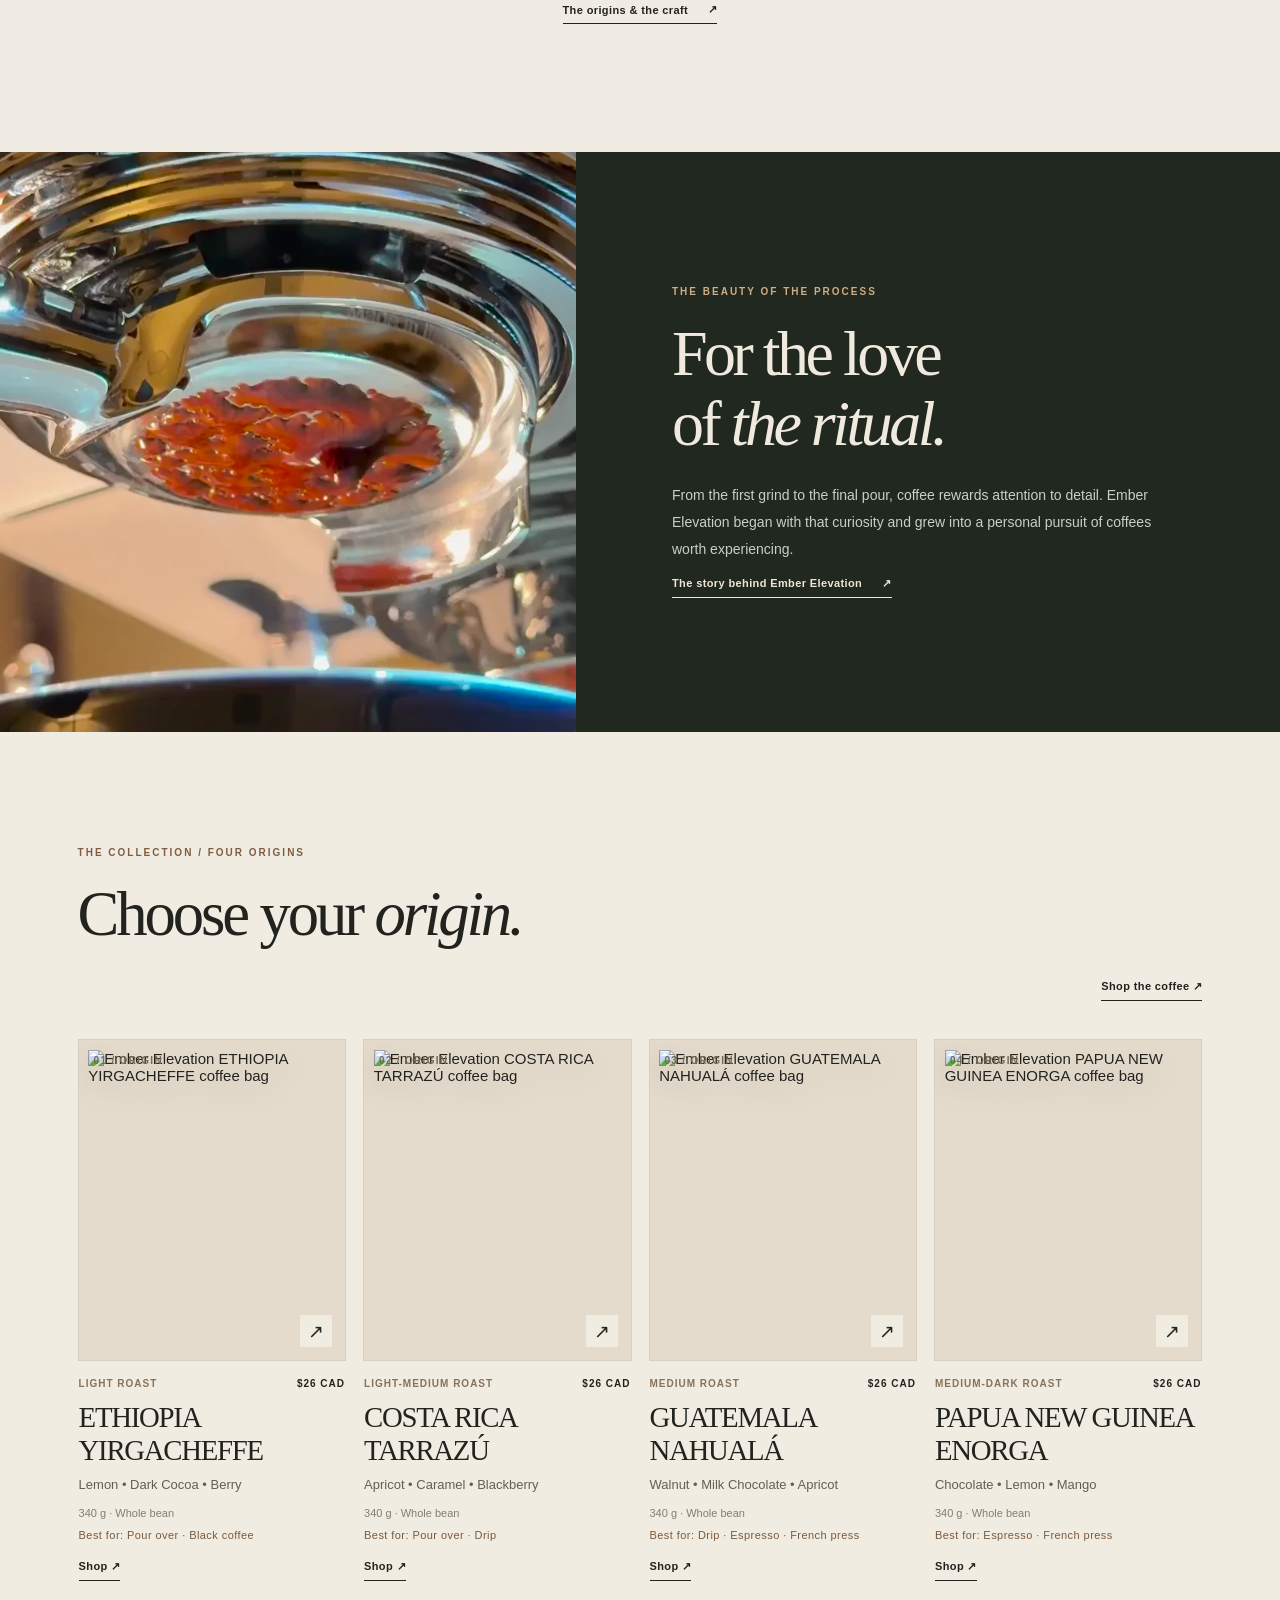
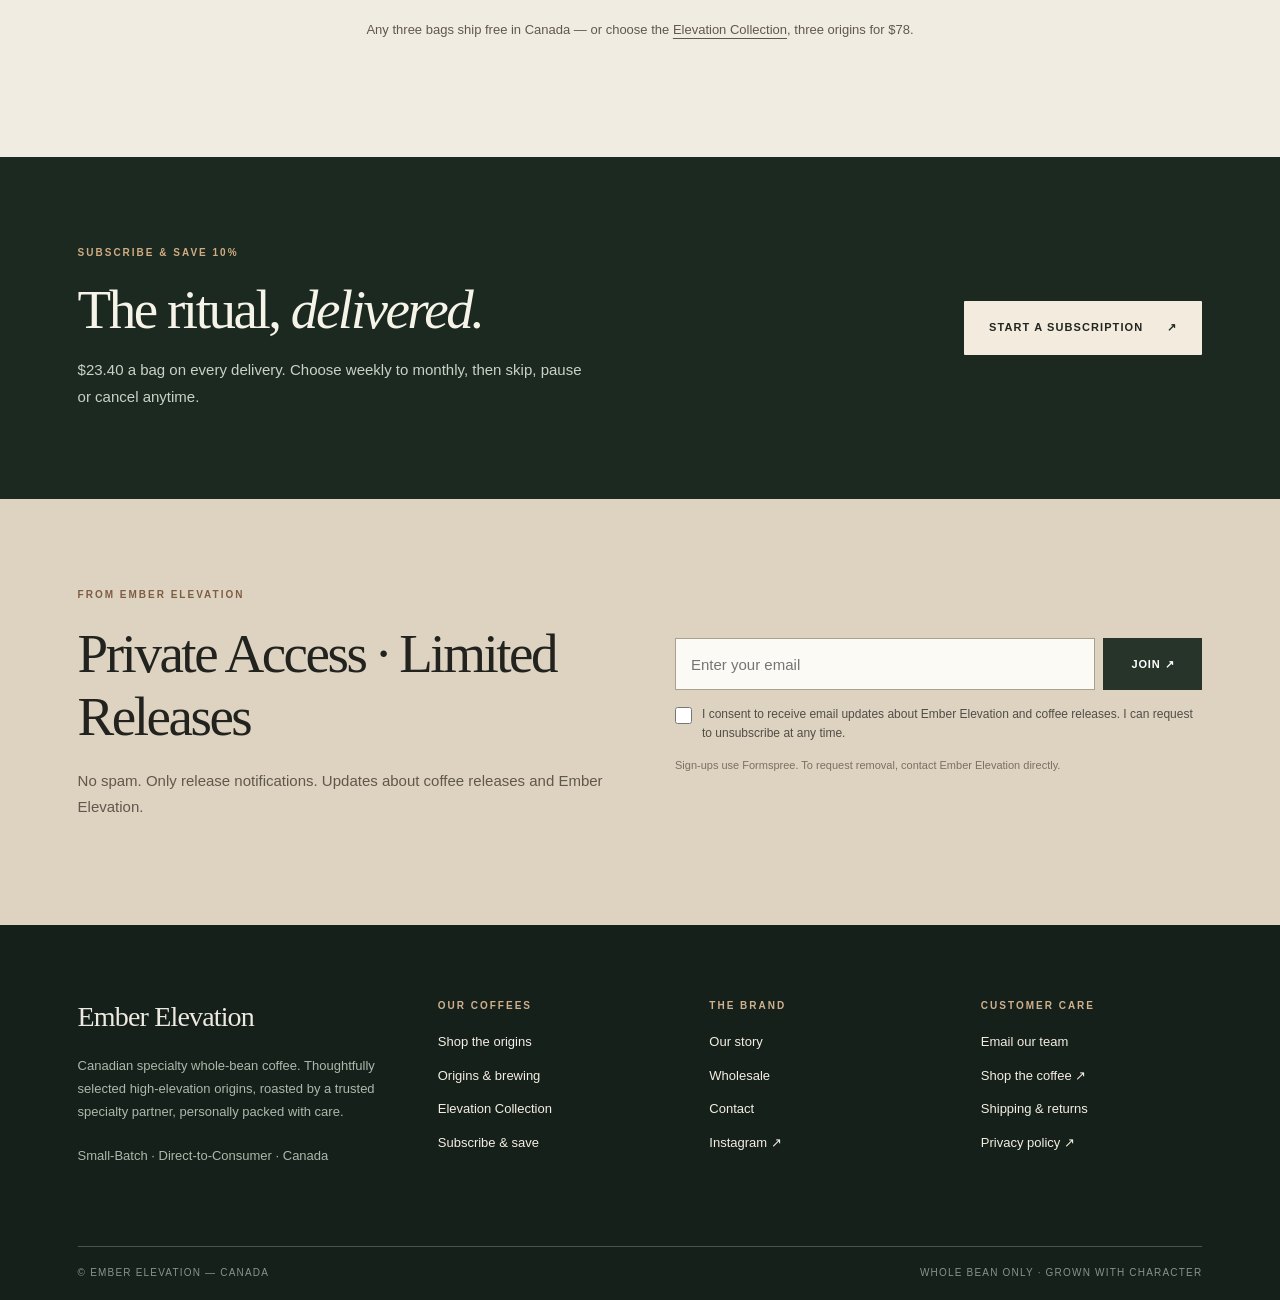
==== commit a8e9ddcd: "Restore warm colour grading on homepage espresso video Co-Authored-By: Claude Opus 5.5 <noreply@anth" ====
--- a/index.html
+++ b/index.html
@@ -15,7 +15,7 @@
 sourced whole-bean coffees grown at high elevations. Our releases are
 selected with restraint and roasted by a trusted specialty roasting partner —
 never blended for volume, never rushed, never produced for scale.</p><a href="coffee.html" class="inline-link">The origins &amp; the craft <span aria-hidden="true">↗</span></a></section>
-<section class="ee-ritual" aria-labelledby="ee-ritual-title"><div class="ee-ritual-photo"><video src="ember-espresso-extraction.mp4" poster="ember-espresso-extraction-poster.webp" autoplay muted loop playsinline preload="metadata" aria-label="Slow close-up of an espresso shot extracting from a bottomless portafilter" width="720" height="950" style="width:100%;height:100%;object-fit:cover;position:absolute;inset:0;object-position:center;display:block"></video></div><div class="ee-ritual-copy"><span class="eyebrow eyebrow-light">THE BEAUTY OF THE PROCESS</span><h2 id="ee-ritual-title">For the love<br>of <em>the ritual.</em></h2><p>From the first grind to the final pour, coffee rewards attention to detail. Ember Elevation began with that curiosity and grew into a personal pursuit of coffees worth experiencing.</p><a href="about.html" class="inline-link">The story behind Ember Elevation <span aria-hidden="true">↗</span></a></div></section>
+<section class="ee-ritual" aria-labelledby="ee-ritual-title"><div class="ee-ritual-photo"><video src="ember-espresso-extraction.mp4?v=2" poster="ember-espresso-extraction-poster.webp?v=2" autoplay muted loop playsinline preload="metadata" aria-label="Slow close-up of an espresso shot extracting from a bottomless portafilter" width="720" height="950" style="width:100%;height:100%;object-fit:cover;position:absolute;inset:0;object-position:center;display:block"></video></div><div class="ee-ritual-copy"><span class="eyebrow eyebrow-light">THE BEAUTY OF THE PROCESS</span><h2 id="ee-ritual-title">For the love<br>of <em>the ritual.</em></h2><p>From the first grind to the final pour, coffee rewards attention to detail. Ember Elevation began with that curiosity and grew into a personal pursuit of coffees worth experiencing.</p><a href="about.html" class="inline-link">The story behind Ember Elevation <span aria-hidden="true">↗</span></a></div></section>
 <section class="section-pad ee-home-coffees" aria-labelledby="ee-home-coffees-title"><div class="wrap"><div class="section-header"><div><span class="eyebrow">THE COLLECTION / FOUR ORIGINS</span><h2 class="section-title" id="ee-home-coffees-title">Choose your <em>origin.</em></h2></div><a class="inline-link" href="https://shop.emberelevation.com/collections/shop-coffee">Shop the coffee ↗</a></div><div class="product-grid"><article class="product-card"><a class="product-card-media" href="https://shop.emberelevation.com/products/ethiopia-yirgacheffe" aria-label="Shop ETHIOPIA YIRGACHEFFE"><img src="https://cdn.shopify.com/s/files/1/0979/2956/0371/files/ChatGPTImageMar19_2026at02_06_21PM_49a88fe7-2264-4e4d-b814-80f61662c9b3.png?v=1773943633" alt="Ember Elevation ETHIOPIA YIRGACHEFFE coffee bag" width="650" height="850" loading="lazy" decoding="async"><span class="product-card-number">01 / ORIGIN</span><span class="product-card-arrow" aria-hidden="true">↗</span></a><div class="product-card-copy"><div class="product-card-topline"><span>Light Roast</span><span>$26 CAD</span></div><h3><a href="https://shop.emberelevation.com/products/ethiopia-yirgacheffe">ETHIOPIA YIRGACHEFFE</a></h3><p class="product-notes">Lemon • Dark Cocoa • Berry</p><p class="product-subtext">340 g · Whole bean</p><p class="product-bestfor">Best for: Pour over · Black coffee</p><a class="inline-link" href="https://shop.emberelevation.com/products/ethiopia-yirgacheffe">Shop ↗</a></div></article><article class="product-card"><a class="product-card-media" href="https://shop.emberelevation.com/products/costa-rica-tarrazu" aria-label="Shop COSTA RICA TARRAZÚ"><img src="https://cdn.shopify.com/s/files/1/0979/2956/0371/files/costa_rica.png?v=1780446908" alt="Ember Elevation COSTA RICA TARRAZÚ coffee bag" width="650" height="850" loading="lazy" decoding="async"><span class="product-card-number">02 / ORIGIN</span><span class="product-card-arrow" aria-hidden="true">↗</span></a><div class="product-card-copy"><div class="product-card-topline"><span>Light-Medium Roast</span><span>$26 CAD</span></div><h3><a href="https://shop.emberelevation.com/products/costa-rica-tarrazu">COSTA RICA TARRAZÚ</a></h3><p class="product-notes">Apricot • Caramel • Blackberry</p><p class="product-subtext">340 g · Whole bean</p><p class="product-bestfor">Best for: Pour over · Drip</p><a class="inline-link" href="https://shop.emberelevation.com/products/costa-rica-tarrazu">Shop ↗</a></div></article><article class="product-card"><a class="product-card-media" href="https://shop.emberelevation.com/products/ember-elevation-guatemala-nahuala" aria-label="Shop GUATEMALA NAHUALÁ"><img src="https://cdn.shopify.com/s/files/1/0979/2956/0371/files/ChatGPTImageMar19_2026at02_08_01PM.png?v=1773943697" alt="Ember Elevation GUATEMALA NAHUALÁ coffee bag" width="650" height="850" loading="lazy" decoding="async"><span class="product-card-number">03 / ORIGIN</span><span class="product-card-arrow" aria-hidden="true">↗</span></a><div class="product-card-copy"><div class="product-card-topline"><span>Medium Roast</span><span>$26 CAD</span></div><h3><a href="https://shop.emberelevation.com/products/ember-elevation-guatemala-nahuala">GUATEMALA NAHUALÁ</a></h3><p class="product-notes">Walnut • Milk Chocolate • Apricot</p><p class="product-subtext">340 g · Whole bean</p><p class="product-bestfor">Best for: Drip · Espresso · French press</p><a class="inline-link" href="https://shop.emberelevation.com/products/ember-elevation-guatemala-nahuala">Shop ↗</a></div></article><article class="product-card"><a class="product-card-media" href="https://shop.emberelevation.com/products/papua-new-guinea-enorga" aria-label="Shop PAPUA NEW GUINEA ENORGA"><img src="https://cdn.shopify.com/s/files/1/0979/2956/0371/files/PNG_2.png?v=1780447483" alt="Ember Elevation PAPUA NEW GUINEA ENORGA coffee bag" width="650" height="850" loading="lazy" decoding="async"><span class="product-card-number">04 / ORIGIN</span><span class="product-card-arrow" aria-hidden="true">↗</span></a><div class="product-card-copy"><div class="product-card-topline"><span>Medium-Dark Roast</span><span>$26 CAD</span></div><h3><a href="https://shop.emberelevation.com/products/papua-new-guinea-enorga">PAPUA NEW GUINEA ENORGA</a></h3><p class="product-notes">Chocolate • Lemon • Mango</p><p class="product-subtext">340 g · Whole bean</p><p class="product-bestfor">Best for: Espresso · French press</p><a class="inline-link" href="https://shop.emberelevation.com/products/papua-new-guinea-enorga">Shop ↗</a></div></article></div><p class="ee-home-coffees-note">Any three bags ship free in Canada — or choose the <a href="https://shop.emberelevation.com/products/elevation-collection">Elevation Collection</a>, three origins for $78.</p></div></section><section class="ee-sub-band" aria-labelledby="ee-sub-band-title"><div class="wrap ee-sub-band-inner"><div><span class="eyebrow eyebrow-light">SUBSCRIBE &amp; SAVE 10%</span><h2 id="ee-sub-band-title">The ritual, <em>delivered.</em></h2><p>$23.40 a bag on every delivery. Choose weekly to monthly, then skip, pause or cancel anytime.</p></div><a class="btn btn-light" href="subscribe.html">Start a subscription <span aria-hidden="true">↗</span></a></div></section>
 <section class="newsletter-section"><div class="wrap newsletter-wrap"><div><span class="eyebrow">FROM EMBER ELEVATION</span><h2>Private Access · Limited Releases</h2><p>No spam. Only release notifications. Updates about coffee releases and Ember Elevation.</p></div><div><div class="newsletter-form"><form class="newsletter-form-inner"
 action="https://formspree.io/f/xykkeolk"
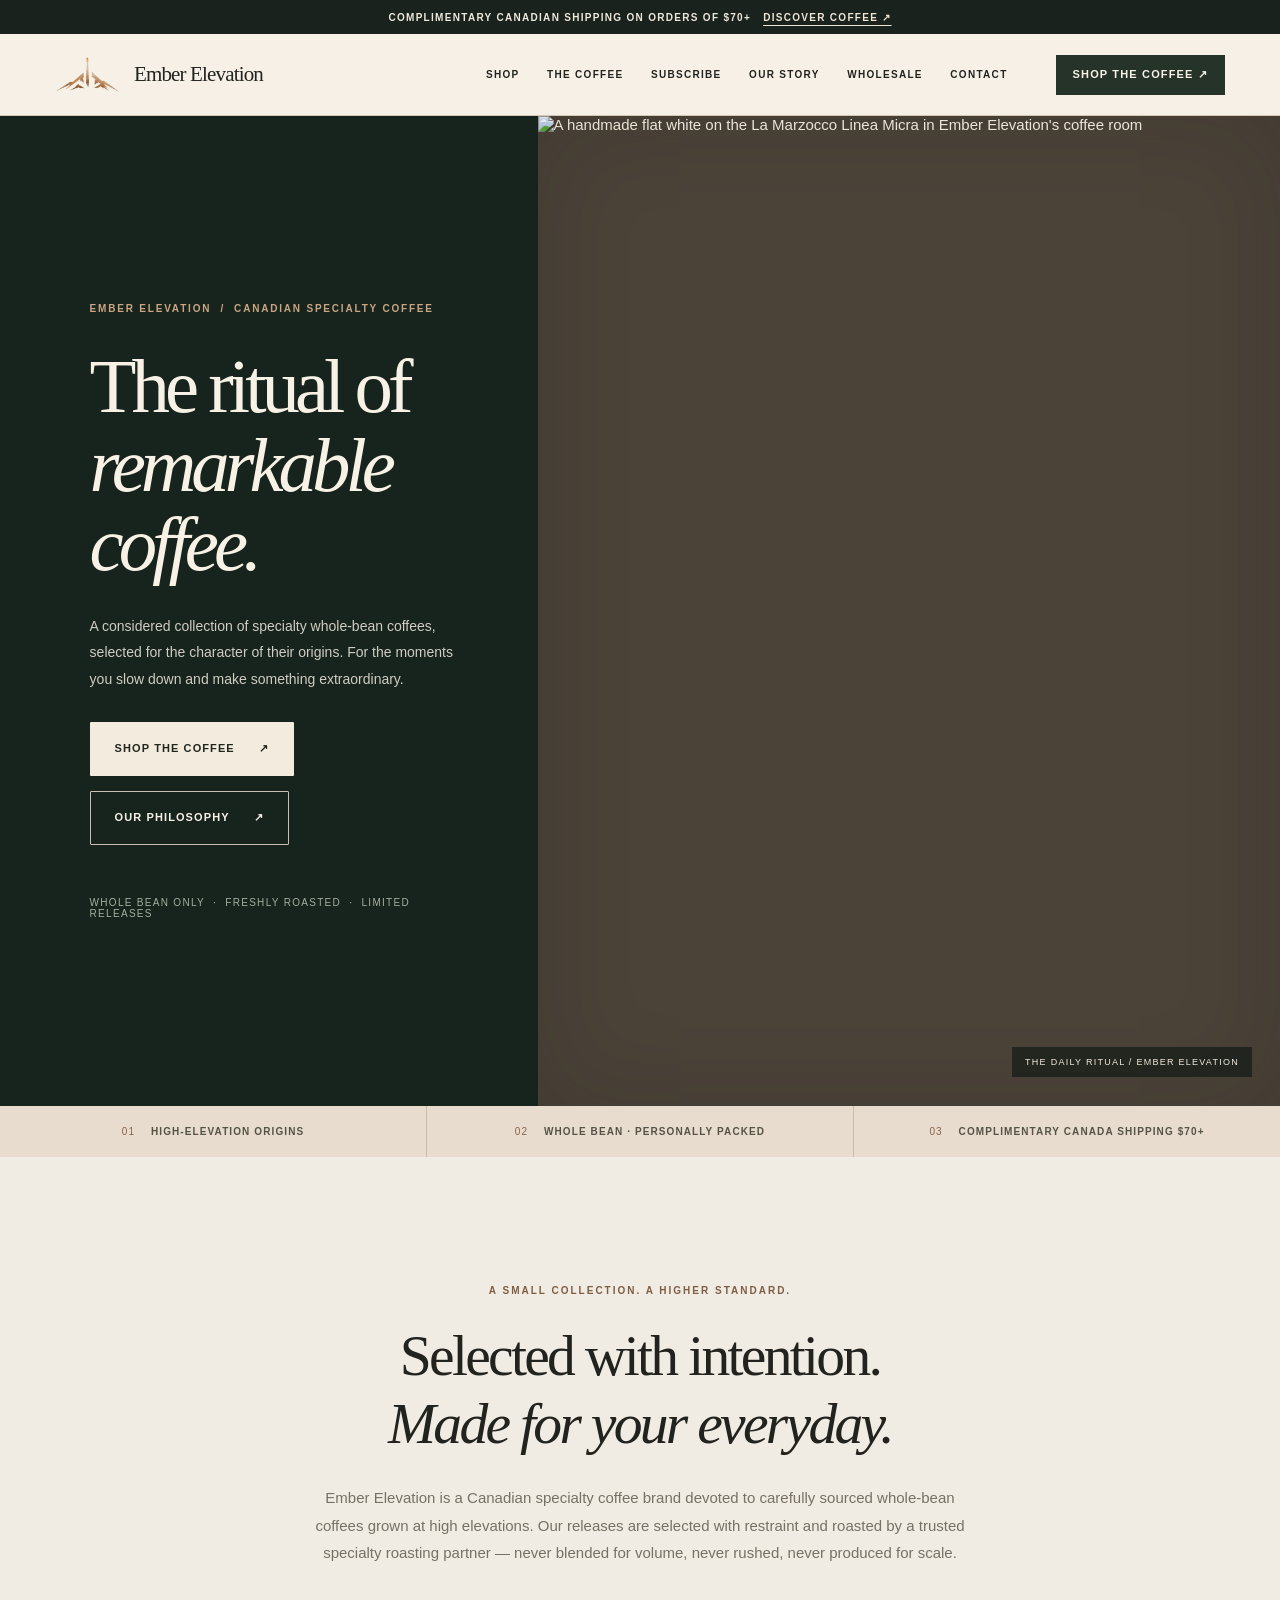
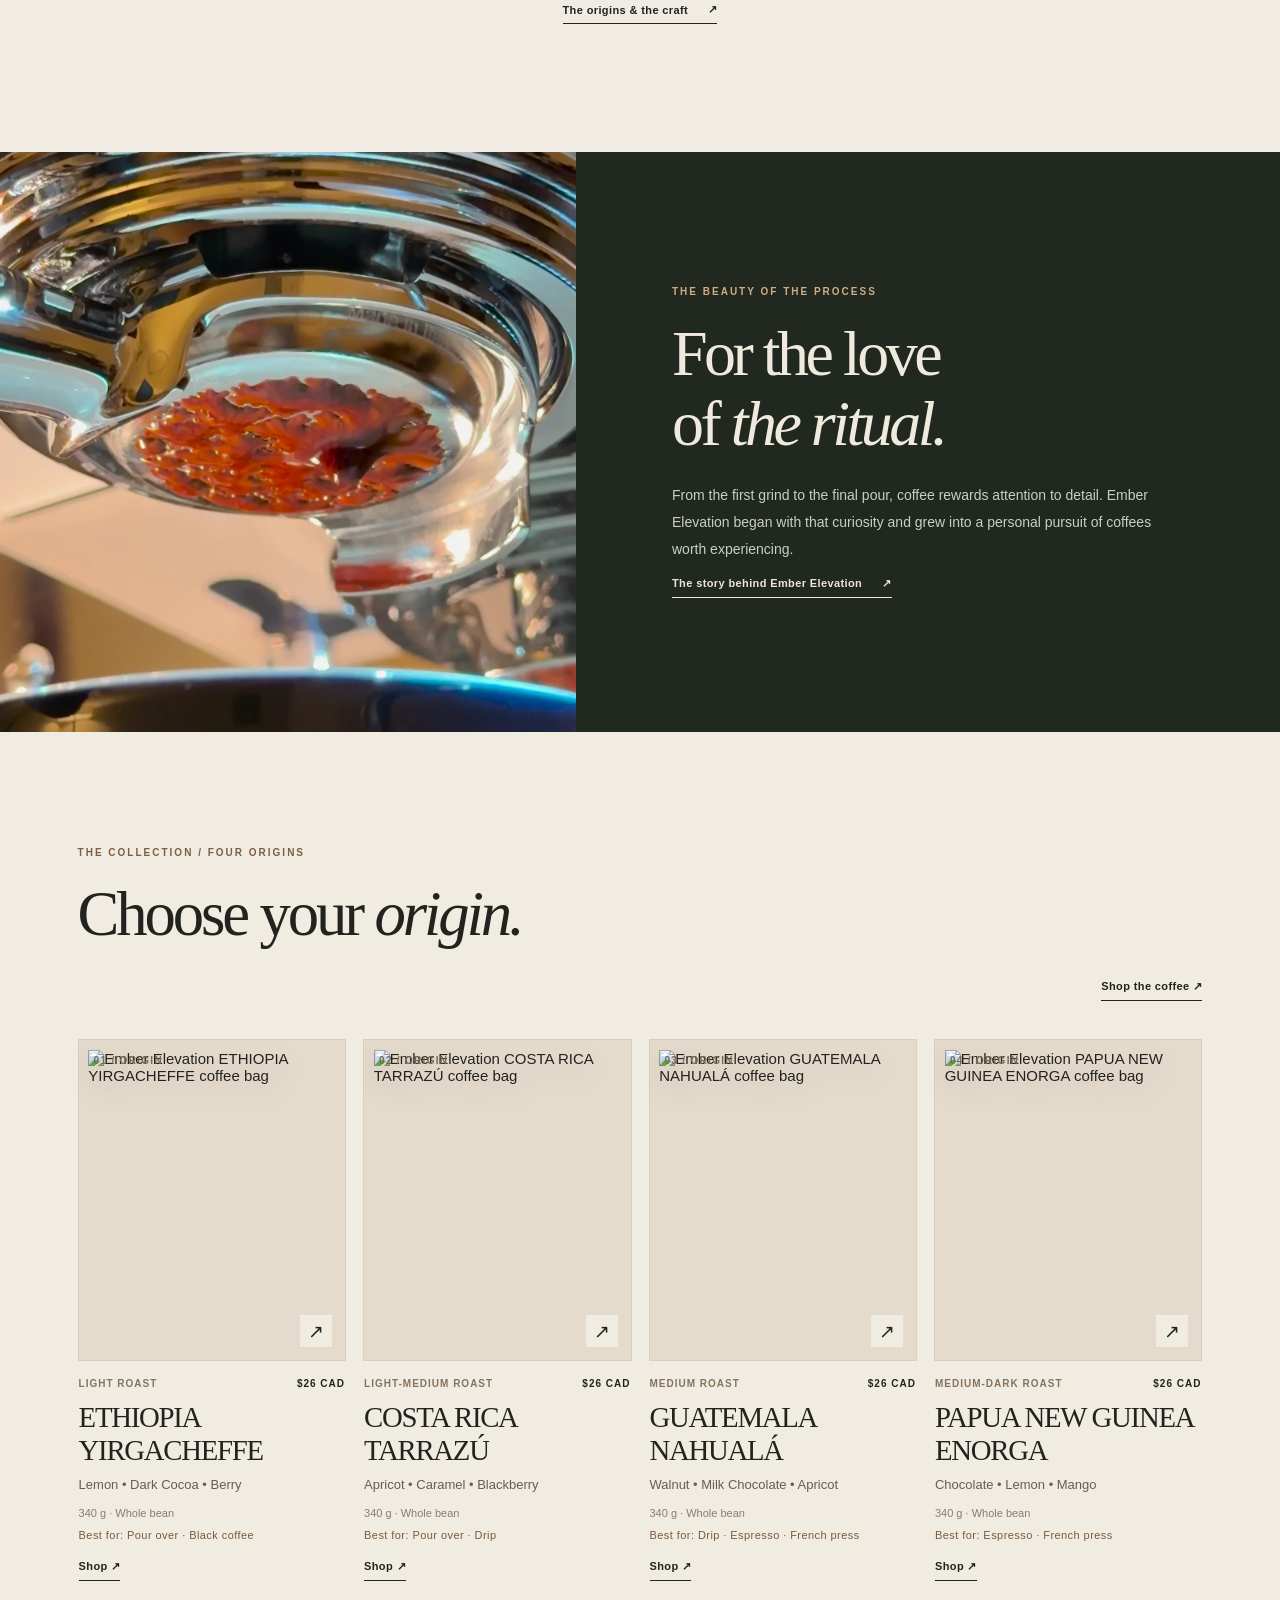
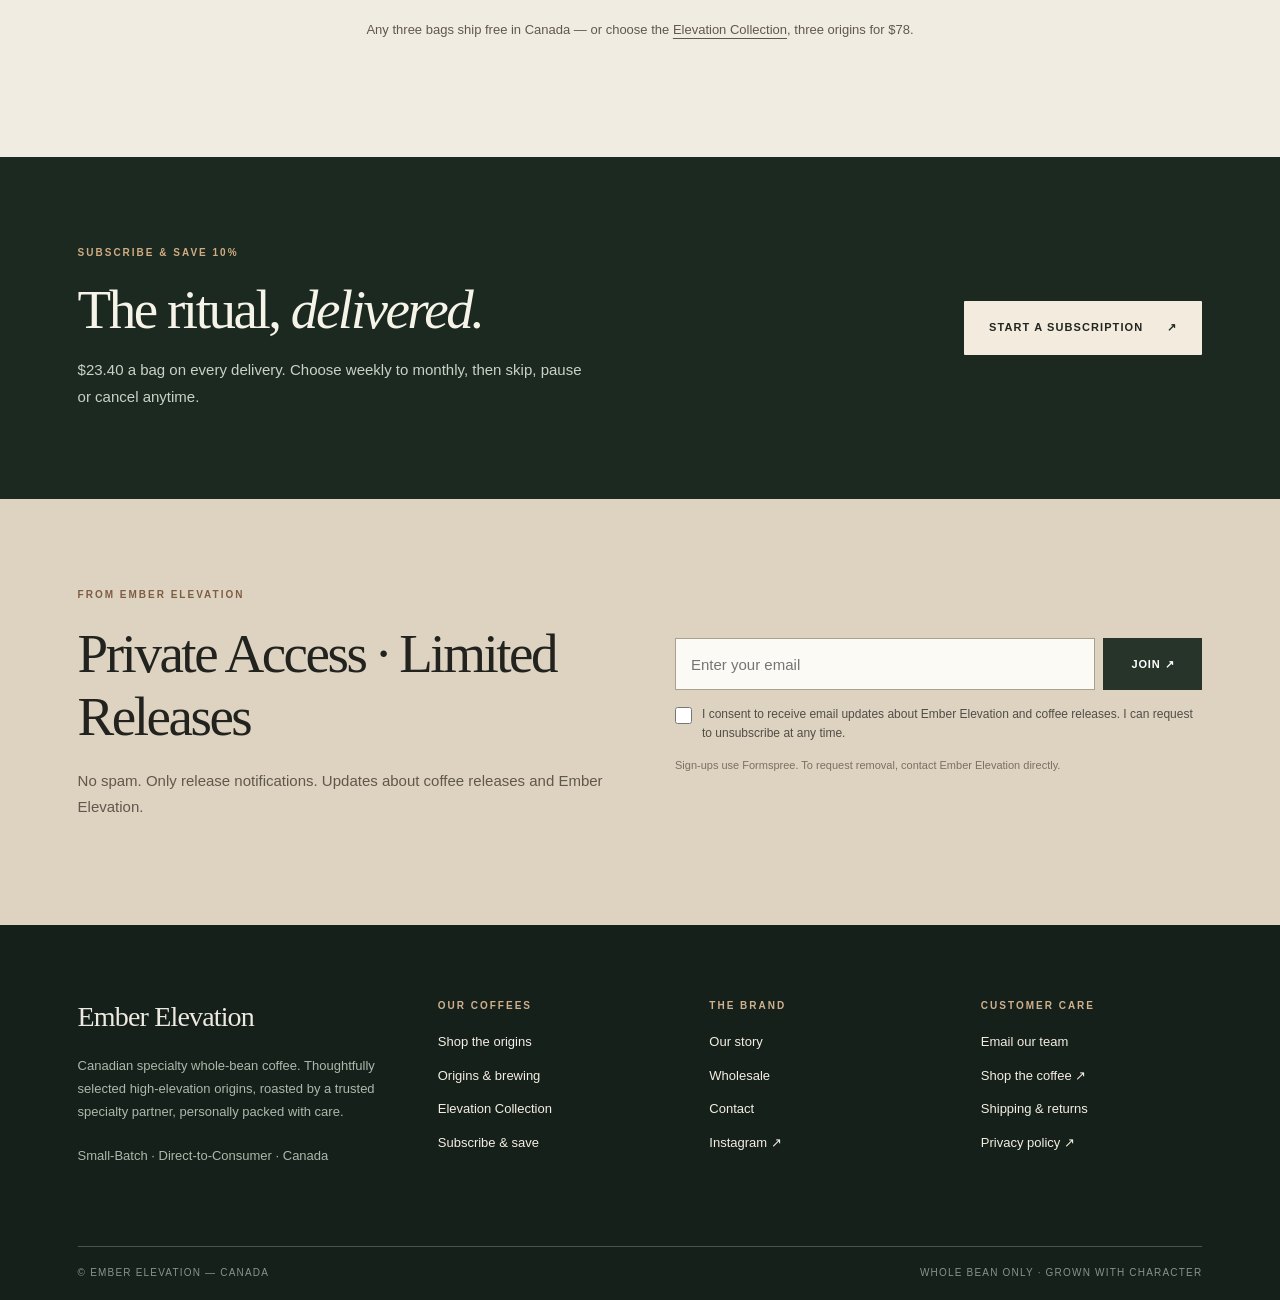
==== commit 14158692: "Higher-resolution homepage espresso video for retina screens Co-Authored-By: Claude Opus 5.5 <norepl" ====
--- a/index.html
+++ b/index.html
@@ -15,7 +15,7 @@
 sourced whole-bean coffees grown at high elevations. Our releases are
 selected with restraint and roasted by a trusted specialty roasting partner —
 never blended for volume, never rushed, never produced for scale.</p><a href="coffee.html" class="inline-link">The origins &amp; the craft <span aria-hidden="true">↗</span></a></section>
-<section class="ee-ritual" aria-labelledby="ee-ritual-title"><div class="ee-ritual-photo"><video src="ember-espresso-extraction.mp4?v=2" poster="ember-espresso-extraction-poster.webp?v=2" autoplay muted loop playsinline preload="metadata" aria-label="Slow close-up of an espresso shot extracting from a bottomless portafilter" width="720" height="950" style="width:100%;height:100%;object-fit:cover;position:absolute;inset:0;object-position:center;display:block"></video></div><div class="ee-ritual-copy"><span class="eyebrow eyebrow-light">THE BEAUTY OF THE PROCESS</span><h2 id="ee-ritual-title">For the love<br>of <em>the ritual.</em></h2><p>From the first grind to the final pour, coffee rewards attention to detail. Ember Elevation began with that curiosity and grew into a personal pursuit of coffees worth experiencing.</p><a href="about.html" class="inline-link">The story behind Ember Elevation <span aria-hidden="true">↗</span></a></div></section>
+<section class="ee-ritual" aria-labelledby="ee-ritual-title"><div class="ee-ritual-photo"><video src="ember-espresso-extraction.mp4?v=3" poster="ember-espresso-extraction-poster.webp?v=3" autoplay muted loop playsinline preload="metadata" aria-label="Slow close-up of an espresso shot extracting from a bottomless portafilter" width="720" height="950" style="width:100%;height:100%;object-fit:cover;position:absolute;inset:0;object-position:center;display:block"></video></div><div class="ee-ritual-copy"><span class="eyebrow eyebrow-light">THE BEAUTY OF THE PROCESS</span><h2 id="ee-ritual-title">For the love<br>of <em>the ritual.</em></h2><p>From the first grind to the final pour, coffee rewards attention to detail. Ember Elevation began with that curiosity and grew into a personal pursuit of coffees worth experiencing.</p><a href="about.html" class="inline-link">The story behind Ember Elevation <span aria-hidden="true">↗</span></a></div></section>
 <section class="section-pad ee-home-coffees" aria-labelledby="ee-home-coffees-title"><div class="wrap"><div class="section-header"><div><span class="eyebrow">THE COLLECTION / FOUR ORIGINS</span><h2 class="section-title" id="ee-home-coffees-title">Choose your <em>origin.</em></h2></div><a class="inline-link" href="https://shop.emberelevation.com/collections/shop-coffee">Shop the coffee ↗</a></div><div class="product-grid"><article class="product-card"><a class="product-card-media" href="https://shop.emberelevation.com/products/ethiopia-yirgacheffe" aria-label="Shop ETHIOPIA YIRGACHEFFE"><img src="https://cdn.shopify.com/s/files/1/0979/2956/0371/files/ChatGPTImageMar19_2026at02_06_21PM_49a88fe7-2264-4e4d-b814-80f61662c9b3.png?v=1773943633" alt="Ember Elevation ETHIOPIA YIRGACHEFFE coffee bag" width="650" height="850" loading="lazy" decoding="async"><span class="product-card-number">01 / ORIGIN</span><span class="product-card-arrow" aria-hidden="true">↗</span></a><div class="product-card-copy"><div class="product-card-topline"><span>Light Roast</span><span>$26 CAD</span></div><h3><a href="https://shop.emberelevation.com/products/ethiopia-yirgacheffe">ETHIOPIA YIRGACHEFFE</a></h3><p class="product-notes">Lemon • Dark Cocoa • Berry</p><p class="product-subtext">340 g · Whole bean</p><p class="product-bestfor">Best for: Pour over · Black coffee</p><a class="inline-link" href="https://shop.emberelevation.com/products/ethiopia-yirgacheffe">Shop ↗</a></div></article><article class="product-card"><a class="product-card-media" href="https://shop.emberelevation.com/products/costa-rica-tarrazu" aria-label="Shop COSTA RICA TARRAZÚ"><img src="https://cdn.shopify.com/s/files/1/0979/2956/0371/files/costa_rica.png?v=1780446908" alt="Ember Elevation COSTA RICA TARRAZÚ coffee bag" width="650" height="850" loading="lazy" decoding="async"><span class="product-card-number">02 / ORIGIN</span><span class="product-card-arrow" aria-hidden="true">↗</span></a><div class="product-card-copy"><div class="product-card-topline"><span>Light-Medium Roast</span><span>$26 CAD</span></div><h3><a href="https://shop.emberelevation.com/products/costa-rica-tarrazu">COSTA RICA TARRAZÚ</a></h3><p class="product-notes">Apricot • Caramel • Blackberry</p><p class="product-subtext">340 g · Whole bean</p><p class="product-bestfor">Best for: Pour over · Drip</p><a class="inline-link" href="https://shop.emberelevation.com/products/costa-rica-tarrazu">Shop ↗</a></div></article><article class="product-card"><a class="product-card-media" href="https://shop.emberelevation.com/products/ember-elevation-guatemala-nahuala" aria-label="Shop GUATEMALA NAHUALÁ"><img src="https://cdn.shopify.com/s/files/1/0979/2956/0371/files/ChatGPTImageMar19_2026at02_08_01PM.png?v=1773943697" alt="Ember Elevation GUATEMALA NAHUALÁ coffee bag" width="650" height="850" loading="lazy" decoding="async"><span class="product-card-number">03 / ORIGIN</span><span class="product-card-arrow" aria-hidden="true">↗</span></a><div class="product-card-copy"><div class="product-card-topline"><span>Medium Roast</span><span>$26 CAD</span></div><h3><a href="https://shop.emberelevation.com/products/ember-elevation-guatemala-nahuala">GUATEMALA NAHUALÁ</a></h3><p class="product-notes">Walnut • Milk Chocolate • Apricot</p><p class="product-subtext">340 g · Whole bean</p><p class="product-bestfor">Best for: Drip · Espresso · French press</p><a class="inline-link" href="https://shop.emberelevation.com/products/ember-elevation-guatemala-nahuala">Shop ↗</a></div></article><article class="product-card"><a class="product-card-media" href="https://shop.emberelevation.com/products/papua-new-guinea-enorga" aria-label="Shop PAPUA NEW GUINEA ENORGA"><img src="https://cdn.shopify.com/s/files/1/0979/2956/0371/files/PNG_2.png?v=1780447483" alt="Ember Elevation PAPUA NEW GUINEA ENORGA coffee bag" width="650" height="850" loading="lazy" decoding="async"><span class="product-card-number">04 / ORIGIN</span><span class="product-card-arrow" aria-hidden="true">↗</span></a><div class="product-card-copy"><div class="product-card-topline"><span>Medium-Dark Roast</span><span>$26 CAD</span></div><h3><a href="https://shop.emberelevation.com/products/papua-new-guinea-enorga">PAPUA NEW GUINEA ENORGA</a></h3><p class="product-notes">Chocolate • Lemon • Mango</p><p class="product-subtext">340 g · Whole bean</p><p class="product-bestfor">Best for: Espresso · French press</p><a class="inline-link" href="https://shop.emberelevation.com/products/papua-new-guinea-enorga">Shop ↗</a></div></article></div><p class="ee-home-coffees-note">Any three bags ship free in Canada — or choose the <a href="https://shop.emberelevation.com/products/elevation-collection">Elevation Collection</a>, three origins for $78.</p></div></section><section class="ee-sub-band" aria-labelledby="ee-sub-band-title"><div class="wrap ee-sub-band-inner"><div><span class="eyebrow eyebrow-light">SUBSCRIBE &amp; SAVE 10%</span><h2 id="ee-sub-band-title">The ritual, <em>delivered.</em></h2><p>$23.40 a bag on every delivery. Choose weekly to monthly, then skip, pause or cancel anytime.</p></div><a class="btn btn-light" href="subscribe.html">Start a subscription <span aria-hidden="true">↗</span></a></div></section>
 <section class="newsletter-section"><div class="wrap newsletter-wrap"><div><span class="eyebrow">FROM EMBER ELEVATION</span><h2>Private Access · Limited Releases</h2><p>No spam. Only release notifications. Updates about coffee releases and Ember Elevation.</p></div><div><div class="newsletter-form"><form class="newsletter-form-inner"
 action="https://formspree.io/f/xykkeolk"
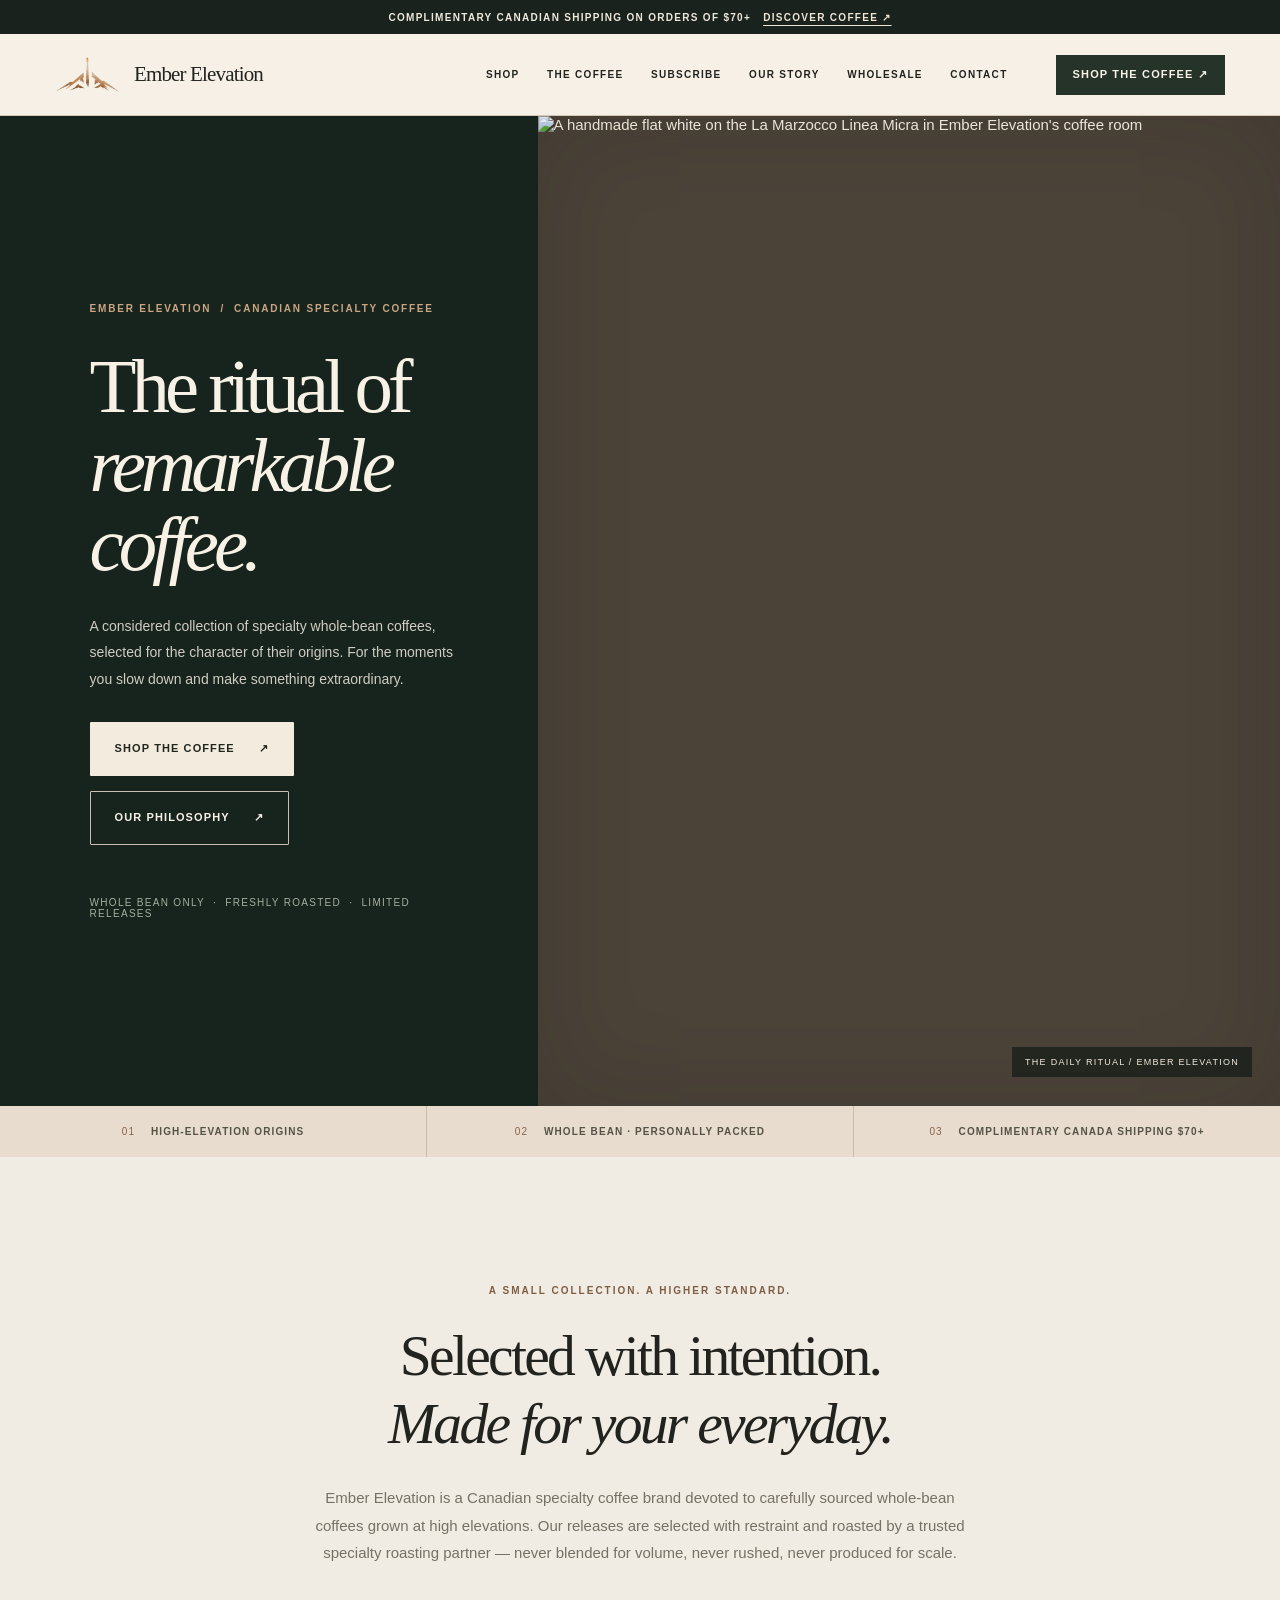
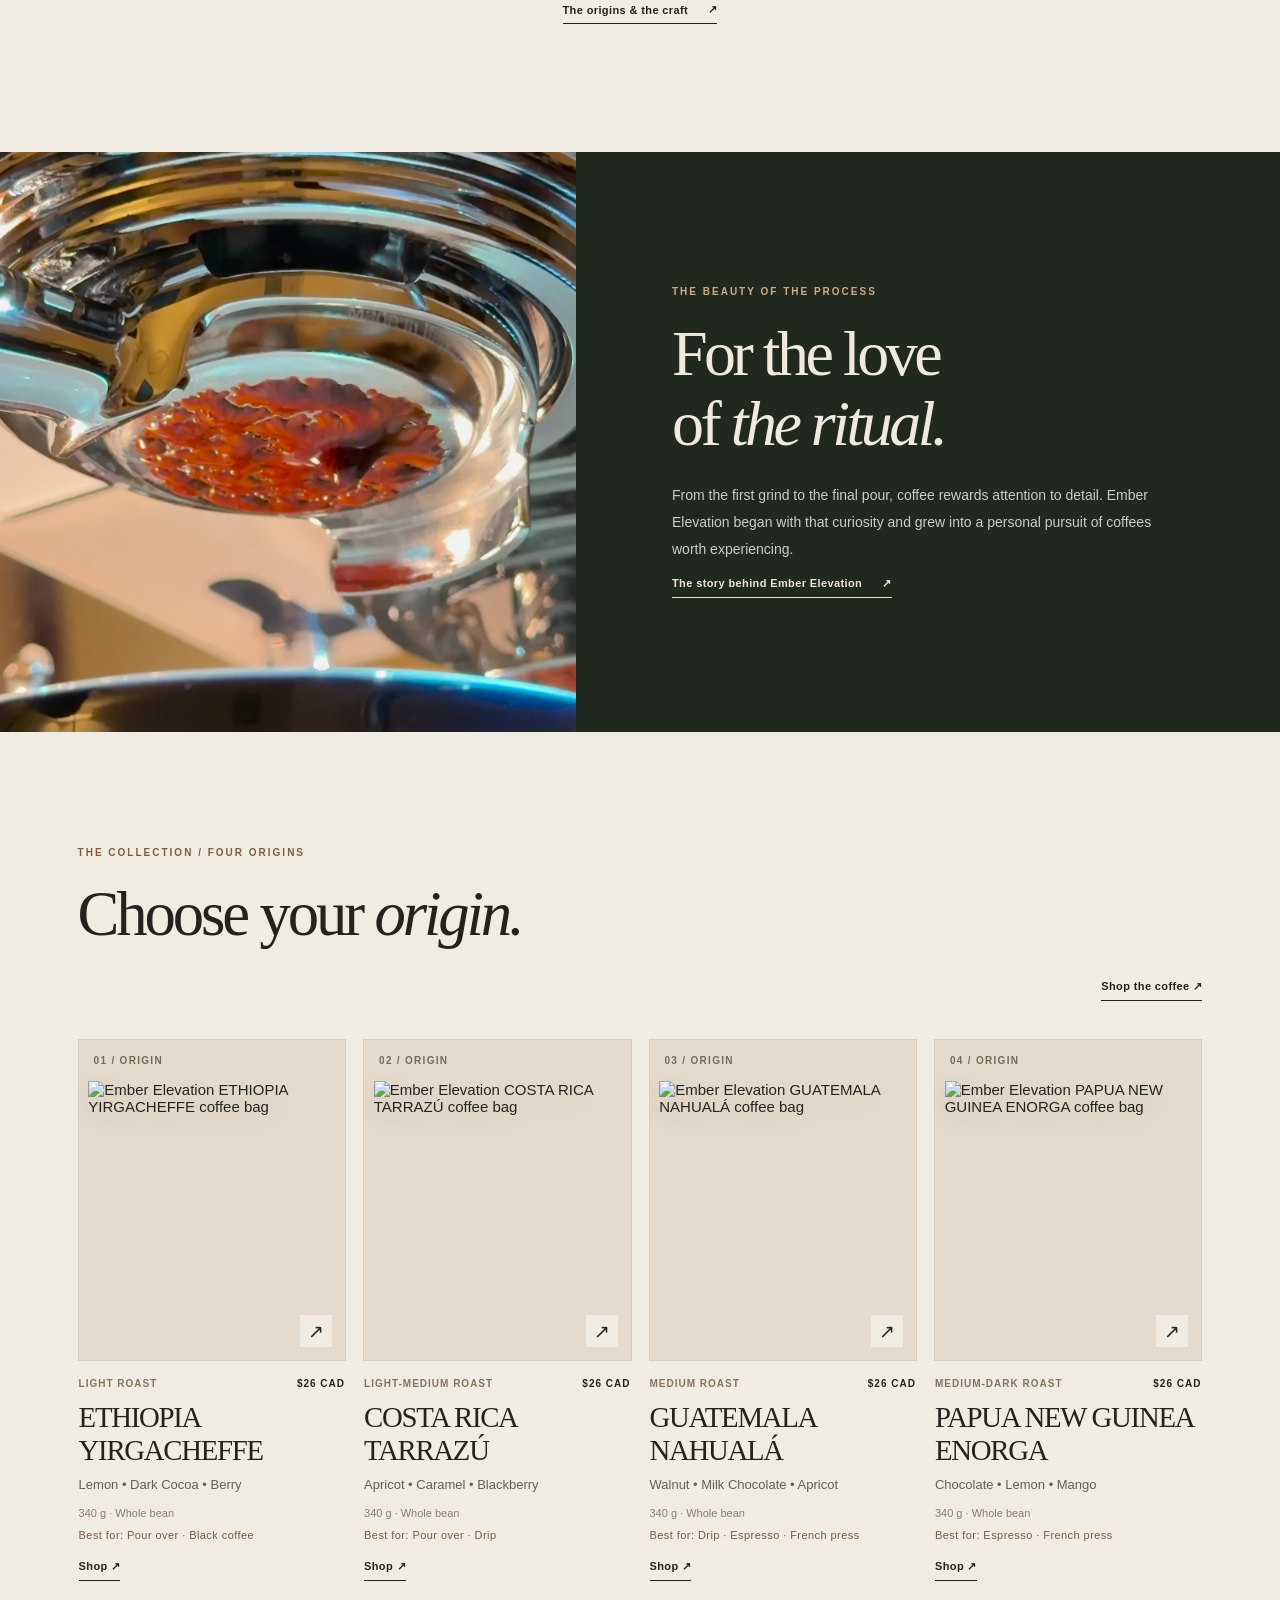
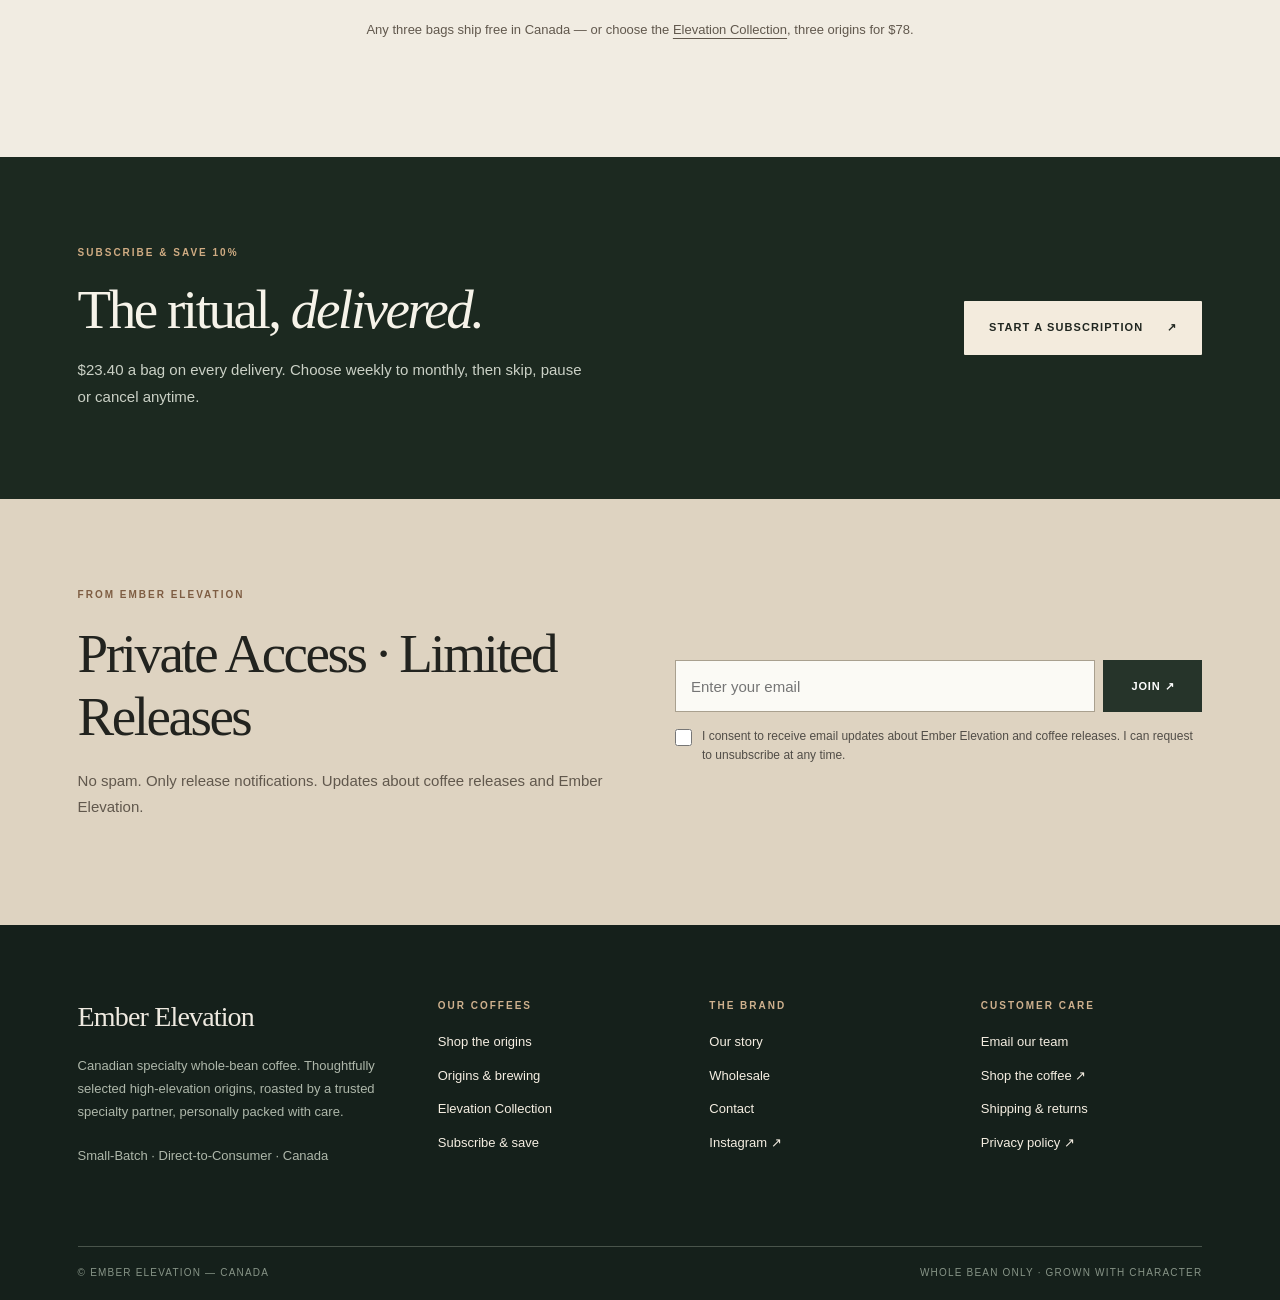
==== commit d333390a: "Site polish: origin labels clear of photos sitewide, refined headings on Subscribe/Wholesale, accura" ====
--- a/index.html
+++ b/index.html
@@ -1,4 +1,4 @@
-<!doctype html><html lang="en-CA"><head><meta charset="utf-8"><meta name="viewport" content="width=device-width, initial-scale=1"><meta name="theme-color" content="#17211d"><title>Ember Elevation | Specialty Whole-Bean Coffee Canada</title><meta name="description" content="A considered collection of four high-elevation single-origin coffees, curated and packed with care in Canada."><link rel="canonical" href="https://emberelevation.com/"><link rel="icon" href="favicon.ico"><link rel="preconnect" href="https://cdn.shopify.com" crossorigin><meta property="og:type" content="website"><meta property="og:site_name" content="Ember Elevation"><meta property="og:title" content="Ember Elevation | Specialty Whole-Bean Coffee Canada"><meta property="og:description" content="A considered collection of four high-elevation single-origin coffees, curated and packed with care in Canada."><meta property="og:url" content="https://emberelevation.com/"><meta property="og:image" content="https://cdn.shopify.com/s/files/1/0979/2956/0371/files/ember-espresso-ritual.webp?v=1794083600"><meta name="twitter:card" content="summary_large_image"><link rel="stylesheet" href="site.css"><link rel="stylesheet" href="atelier.css"><script type="application/ld+json">{"@context":"https://schema.org","@type":"Organization","name":"Ember Elevation","url":"https://emberelevation.com","logo":"https://emberelevation.com/logo.png","sameAs":["https://instagram.com/ember_elevation"],"contactPoint":{"@type":"ContactPoint","email":"emberelevationcoffee@gmail.com","contactType":"customer service"}}</script></head><body><a class="skip-link" href="#main">Skip to content</a>
+<!doctype html><html lang="en-CA"><head><meta charset="utf-8"><meta name="viewport" content="width=device-width, initial-scale=1"><meta name="theme-color" content="#17211d"><title>Ember Elevation | Specialty Whole-Bean Coffee Canada</title><meta name="description" content="A considered collection of four high-elevation single-origin coffees, curated and packed with care in Canada."><link rel="canonical" href="https://emberelevation.com/"><link rel="icon" href="favicon.ico"><link rel="preconnect" href="https://cdn.shopify.com" crossorigin><meta property="og:type" content="website"><meta property="og:site_name" content="Ember Elevation"><meta property="og:title" content="Ember Elevation | Specialty Whole-Bean Coffee Canada"><meta property="og:description" content="A considered collection of four high-elevation single-origin coffees, curated and packed with care in Canada."><meta property="og:url" content="https://emberelevation.com/"><meta property="og:image" content="https://cdn.shopify.com/s/files/1/0979/2956/0371/files/ember-espresso-ritual.webp?v=1794083600"><meta name="twitter:card" content="summary_large_image"><link rel="stylesheet" href="site.css?v=20261123"><link rel="stylesheet" href="atelier.css?v=20261123"><script type="application/ld+json">{"@context":"https://schema.org","@type":"Organization","name":"Ember Elevation","url":"https://emberelevation.com","logo":"https://emberelevation.com/logo.png","sameAs":["https://instagram.com/ember_elevation"],"contactPoint":{"@type":"ContactPoint","email":"emberelevationcoffee@gmail.com","contactType":"customer service"}}</script></head><body><a class="skip-link" href="#main">Skip to content</a>
 <div class="announcement">COMPLIMENTARY CANADIAN SHIPPING ON ORDERS OF $70+ <a href="shop.html">DISCOVER COFFEE ↗</a></div><header class="site-header"><div class="header-inner"><a class="brand" href="index.html" aria-label="Ember Elevation home"><img class="brand-mark" src="logo-mark.png" alt="" width="65" height="38"><span class="brand-name">Ember Elevation</span></a><nav class="desktop-nav" aria-label="Main navigation"><a href="shop.html">Shop</a><a href="coffee.html">The Coffee</a><a href="subscribe.html">Subscribe</a><a href="about.html">Our Story</a><a href="wholesale.html">Wholesale</a><a href="contact.html">Contact</a></nav><a class="header-shop" href="https://shop.emberelevation.com/collections/shop-coffee">Shop the coffee ↗</a><details class="mobile-menu"><summary><span class="menu-icon" aria-hidden="true"></span> MENU</summary><nav class="mobile-panel" aria-label="Mobile navigation"><a href="index.html">Home</a><a href="shop.html">Shop</a><a href="coffee.html">The Coffee</a><a href="subscribe.html">Subscribe</a><a href="about.html">Our Story</a><a href="wholesale.html">Wholesale</a><a href="contact.html">Contact</a><a href="https://shop.emberelevation.com/collections/shop-coffee">Shop the coffee ↗</a></nav></details></div></header><main id="main">
 <section class="ee-intro-grid" aria-labelledby="ee-home-title">
  <div class="ee-intro-copy">
@@ -31,6 +31,6 @@
 
 <button type="submit">Join ↗</button>
 
-<label class="consent-row"><input type="checkbox" name="marketing_consent" value="yes" required><span>I consent to receive email updates about Ember Elevation and coffee releases. I can request to unsubscribe at any time.</span></label></form></div><p class="form-footnote">Sign-ups use Formspree. To request removal, contact Ember Elevation directly.</p></div></div></section>
+<label class="consent-row"><input type="checkbox" name="marketing_consent" value="yes" required><span>I consent to receive email updates about Ember Elevation and coffee releases. I can request to unsubscribe at any time.</span></label></form></div></div></div></section>
 </main>
 <footer class="site-footer"><div class="wrap"><div class="footer-main"><div><div class="footer-brand">Ember Elevation</div><p class="footer-lead">Canadian specialty whole-bean coffee. Thoughtfully selected high-elevation origins, roasted by a trusted specialty partner, personally packed with care.</p><p class="footer-lead">Small-Batch · Direct-to-Consumer · Canada</p></div><div><h3>Our coffees</h3><a href="shop.html">Shop the origins</a><a href="coffee.html">Origins &amp; brewing</a><a href="https://shop.emberelevation.com/products/elevation-collection">Elevation Collection</a><a href="subscribe.html">Subscribe &amp; save</a></div><div><h3>The brand</h3><a href="about.html">Our story</a><a href="wholesale.html">Wholesale</a><a href="contact.html">Contact</a><a href="https://instagram.com/ember_elevation" target="_blank" rel="noopener noreferrer">Instagram ↗</a></div><div><h3>Customer care</h3><a href="mailto:emberelevationcoffee@gmail.com">Email our team</a><a href="https://shop.emberelevation.com/collections/shop-coffee">Shop the coffee ↗</a><a href="https://shop.emberelevation.com/policies/shipping-policy">Shipping &amp; returns</a><a href="https://checkout.shopify.com/97929560371/policies/50246058291.html?locale=en">Privacy policy ↗</a></div></div><div class="footer-bottom"><span>© Ember Elevation — Canada</span><span>Whole bean only · Grown with character</span></div></div></footer></body></html>
--- a/atelier.css
+++ b/atelier.css
@@ -161,8 +161,7 @@
 .ee-intro-copy .ee-caption{margin-top:35px}
 .ee-intro-photo{height:520px;min-height:0}
 .ee-photo-credit{font-size:8px}
-.ee-quiet-bar{grid-template-columns:1fr 1fr}
-.ee-quiet-bar>div:last-child{grid-column:1/-1}
+.ee-quiet-bar{grid-template-columns:1fr}
 .ee-prologue{padding-block:76px}
 .ee-ritual,.ee-featured,.ee-origins-hero,.ee-shop-collection,.ee-brew-intro-photo,.ee-about-intro,.ee-contact-hero{grid-template-columns:1fr}
 .ee-ritual-photo{min-height:420px}
@@ -317,3 +316,6 @@
 
 /* Shop page: keep long coffee names (YIRGACHEFFE, NAHUALÁ) inside their cards on wide screens */
 @media(min-width:1000px){.ee-products .product-card h3{font-size:clamp(26px,2vw,28px)}}
+
+/* Keep the "01 / ORIGIN" labels above the coffee photos instead of on top of them */
+.product-card .product-card-media img{padding-top:42px}
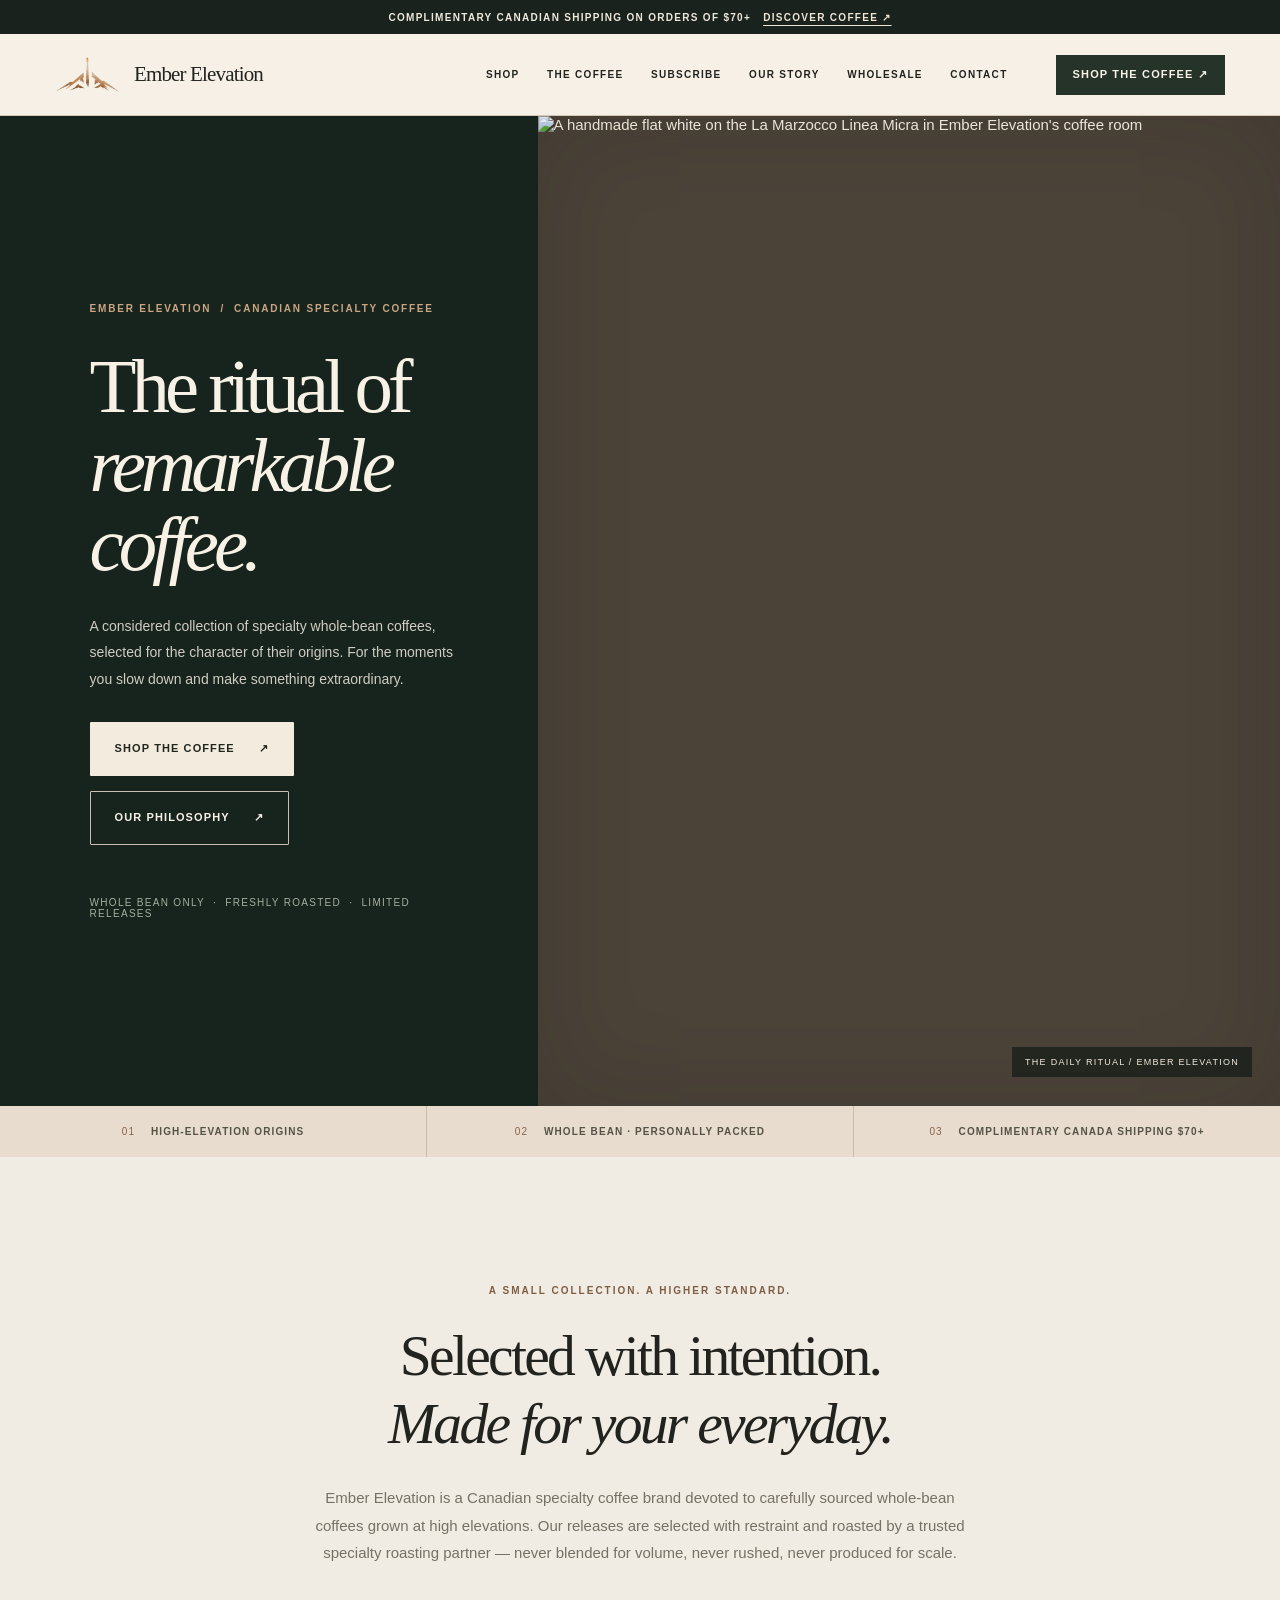
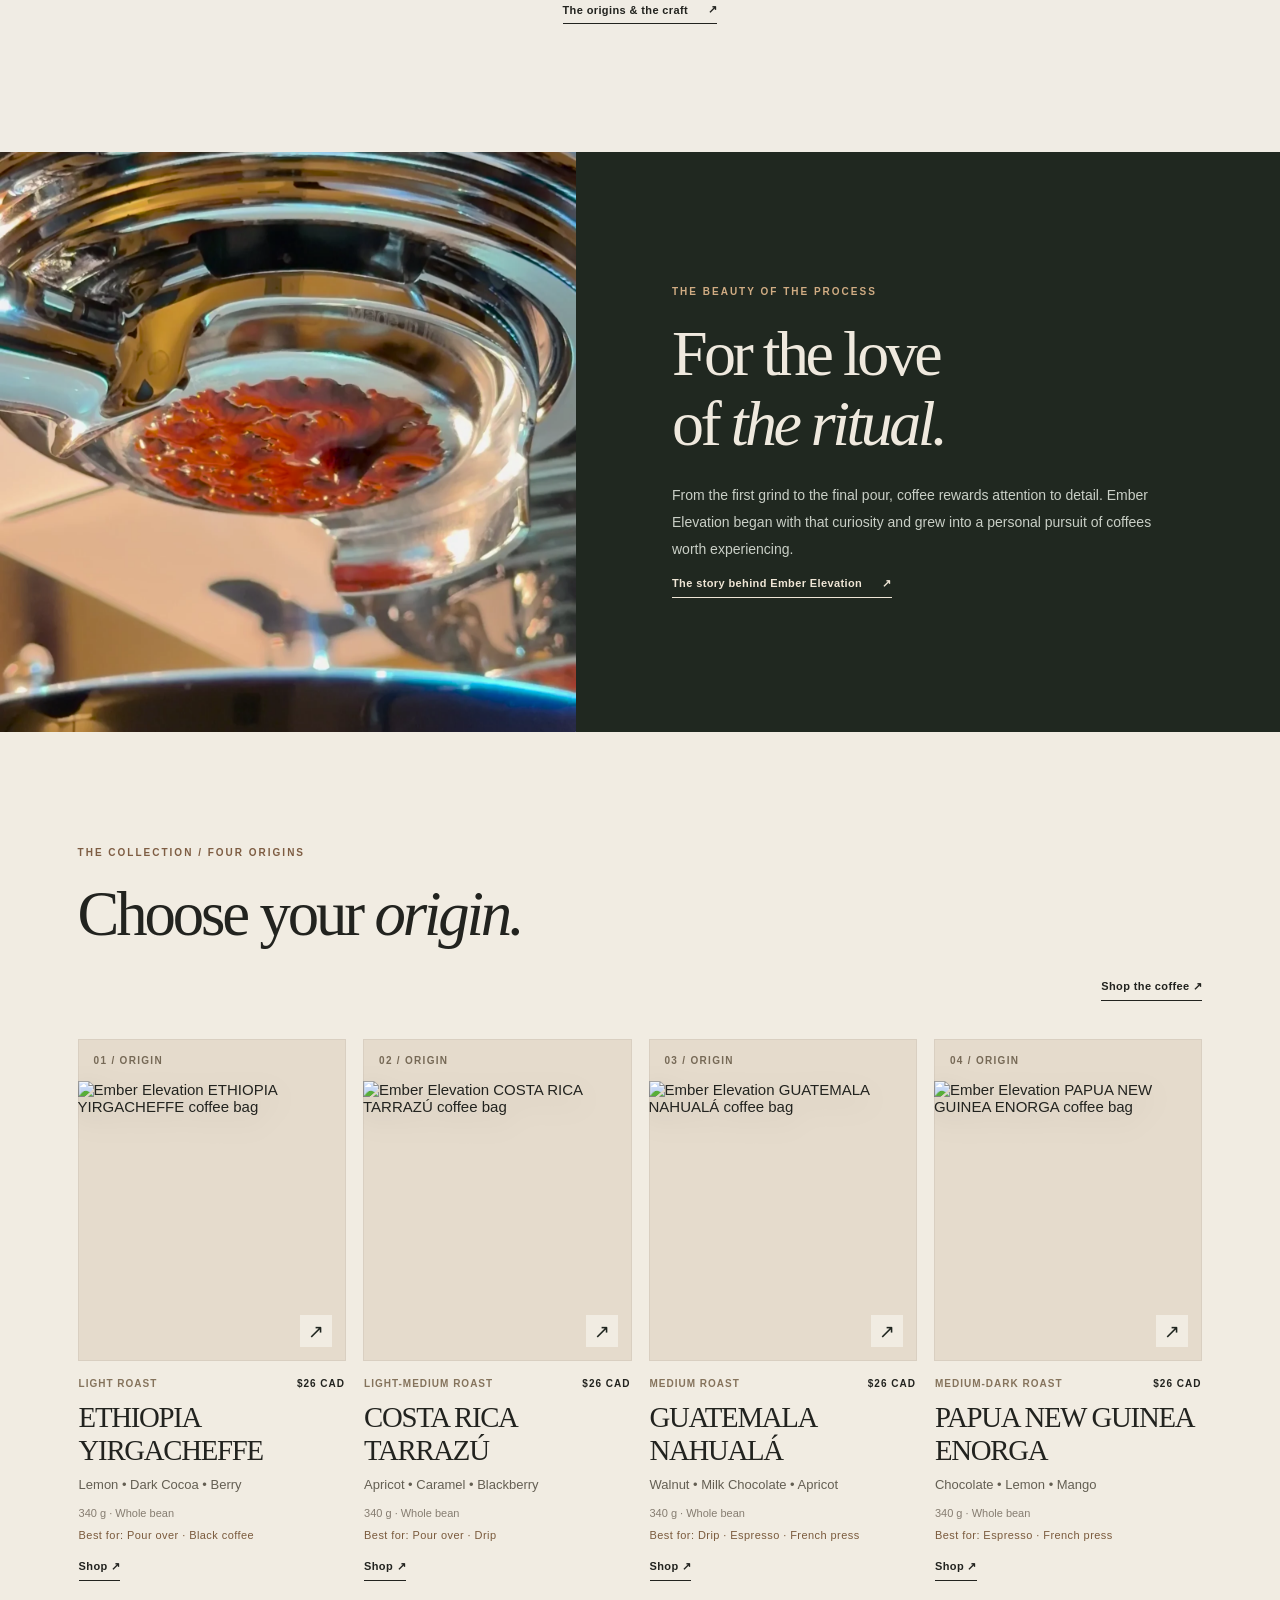
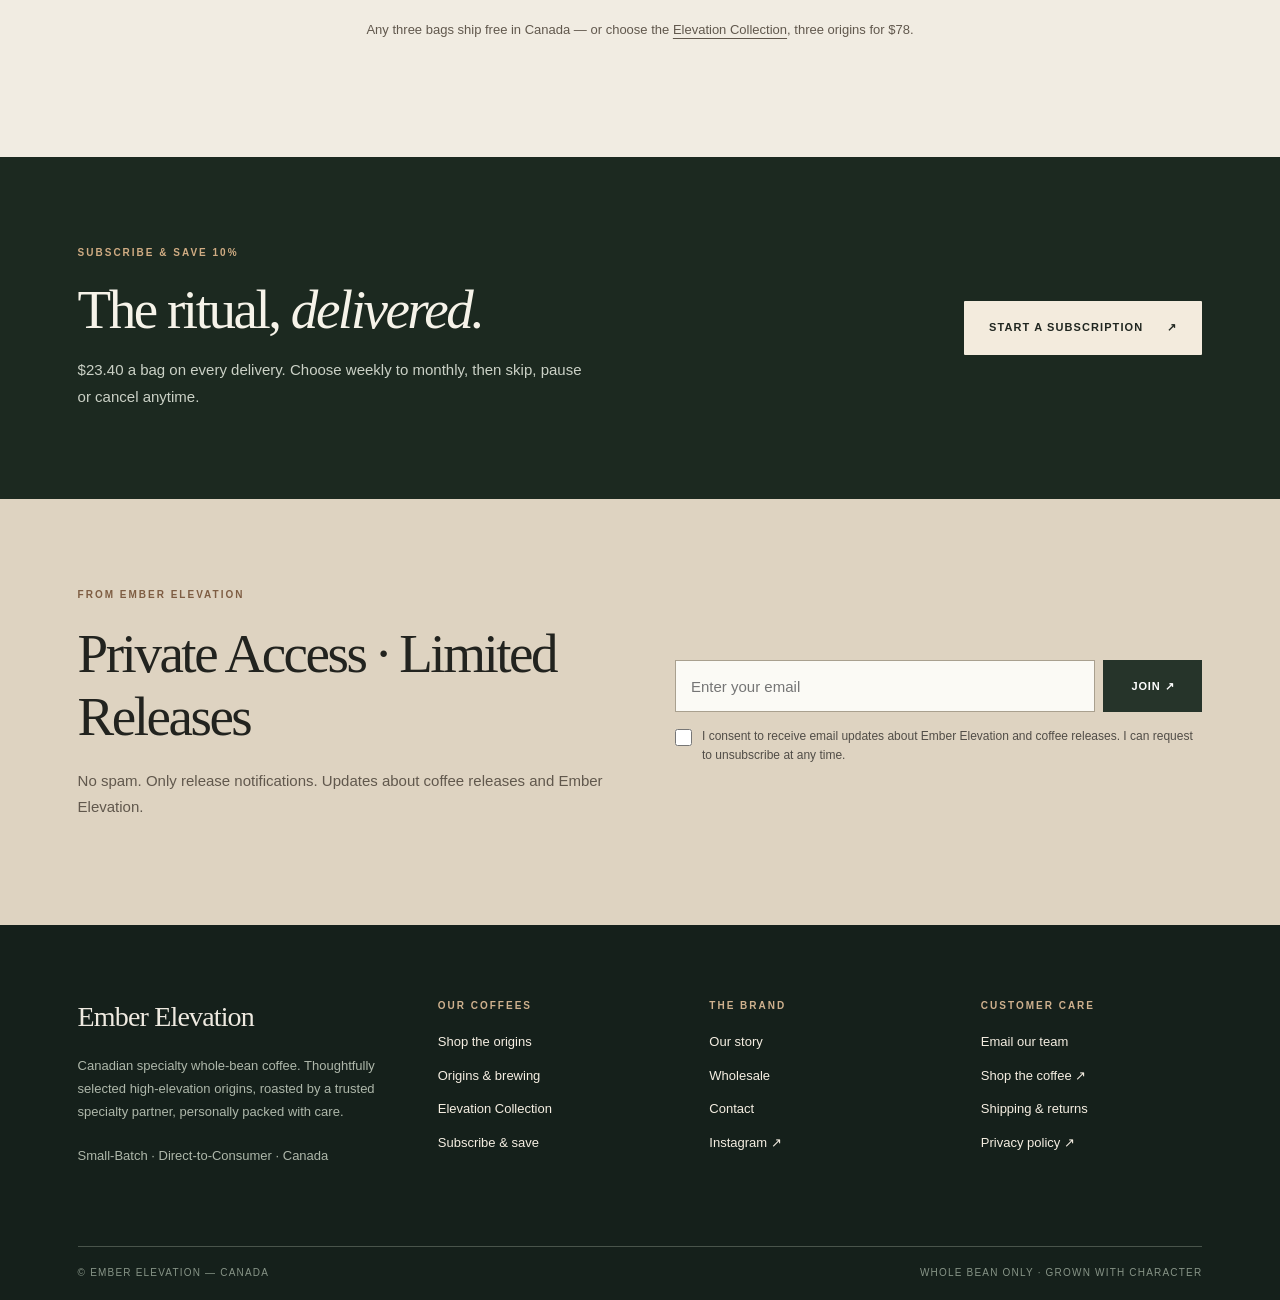
==== commit 0cf751d0: "Coffee cards: label strip with full-width photo, identical on desktop and phone Co-Authored-By: Clau" ====
--- a/index.html
+++ b/index.html
@@ -1,4 +1,4 @@
-<!doctype html><html lang="en-CA"><head><meta charset="utf-8"><meta name="viewport" content="width=device-width, initial-scale=1"><meta name="theme-color" content="#17211d"><title>Ember Elevation | Specialty Whole-Bean Coffee Canada</title><meta name="description" content="A considered collection of four high-elevation single-origin coffees, curated and packed with care in Canada."><link rel="canonical" href="https://emberelevation.com/"><link rel="icon" href="favicon.ico"><link rel="preconnect" href="https://cdn.shopify.com" crossorigin><meta property="og:type" content="website"><meta property="og:site_name" content="Ember Elevation"><meta property="og:title" content="Ember Elevation | Specialty Whole-Bean Coffee Canada"><meta property="og:description" content="A considered collection of four high-elevation single-origin coffees, curated and packed with care in Canada."><meta property="og:url" content="https://emberelevation.com/"><meta property="og:image" content="https://cdn.shopify.com/s/files/1/0979/2956/0371/files/ember-espresso-ritual.webp?v=1794083600"><meta name="twitter:card" content="summary_large_image"><link rel="stylesheet" href="site.css?v=20261123"><link rel="stylesheet" href="atelier.css?v=20261123"><script type="application/ld+json">{"@context":"https://schema.org","@type":"Organization","name":"Ember Elevation","url":"https://emberelevation.com","logo":"https://emberelevation.com/logo.png","sameAs":["https://instagram.com/ember_elevation"],"contactPoint":{"@type":"ContactPoint","email":"emberelevationcoffee@gmail.com","contactType":"customer service"}}</script></head><body><a class="skip-link" href="#main">Skip to content</a>
+<!doctype html><html lang="en-CA"><head><meta charset="utf-8"><meta name="viewport" content="width=device-width, initial-scale=1"><meta name="theme-color" content="#17211d"><title>Ember Elevation | Specialty Whole-Bean Coffee Canada</title><meta name="description" content="A considered collection of four high-elevation single-origin coffees, curated and packed with care in Canada."><link rel="canonical" href="https://emberelevation.com/"><link rel="icon" href="favicon.ico"><link rel="preconnect" href="https://cdn.shopify.com" crossorigin><meta property="og:type" content="website"><meta property="og:site_name" content="Ember Elevation"><meta property="og:title" content="Ember Elevation | Specialty Whole-Bean Coffee Canada"><meta property="og:description" content="A considered collection of four high-elevation single-origin coffees, curated and packed with care in Canada."><meta property="og:url" content="https://emberelevation.com/"><meta property="og:image" content="https://cdn.shopify.com/s/files/1/0979/2956/0371/files/ember-espresso-ritual.webp?v=1794083600"><meta name="twitter:card" content="summary_large_image"><link rel="stylesheet" href="site.css?v=20261123"><link rel="stylesheet" href="atelier.css?v=20261123b"><script type="application/ld+json">{"@context":"https://schema.org","@type":"Organization","name":"Ember Elevation","url":"https://emberelevation.com","logo":"https://emberelevation.com/logo.png","sameAs":["https://instagram.com/ember_elevation"],"contactPoint":{"@type":"ContactPoint","email":"emberelevationcoffee@gmail.com","contactType":"customer service"}}</script></head><body><a class="skip-link" href="#main">Skip to content</a>
 <div class="announcement">COMPLIMENTARY CANADIAN SHIPPING ON ORDERS OF $70+ <a href="shop.html">DISCOVER COFFEE ↗</a></div><header class="site-header"><div class="header-inner"><a class="brand" href="index.html" aria-label="Ember Elevation home"><img class="brand-mark" src="logo-mark.png" alt="" width="65" height="38"><span class="brand-name">Ember Elevation</span></a><nav class="desktop-nav" aria-label="Main navigation"><a href="shop.html">Shop</a><a href="coffee.html">The Coffee</a><a href="subscribe.html">Subscribe</a><a href="about.html">Our Story</a><a href="wholesale.html">Wholesale</a><a href="contact.html">Contact</a></nav><a class="header-shop" href="https://shop.emberelevation.com/collections/shop-coffee">Shop the coffee ↗</a><details class="mobile-menu"><summary><span class="menu-icon" aria-hidden="true"></span> MENU</summary><nav class="mobile-panel" aria-label="Mobile navigation"><a href="index.html">Home</a><a href="shop.html">Shop</a><a href="coffee.html">The Coffee</a><a href="subscribe.html">Subscribe</a><a href="about.html">Our Story</a><a href="wholesale.html">Wholesale</a><a href="contact.html">Contact</a><a href="https://shop.emberelevation.com/collections/shop-coffee">Shop the coffee ↗</a></nav></details></div></header><main id="main">
 <section class="ee-intro-grid" aria-labelledby="ee-home-title">
  <div class="ee-intro-copy">
--- a/atelier.css
+++ b/atelier.css
@@ -317,5 +317,7 @@
 /* Shop page: keep long coffee names (YIRGACHEFFE, NAHUALÁ) inside their cards on wide screens */
 @media(min-width:1000px){.ee-products .product-card h3{font-size:clamp(26px,2vw,28px)}}
 
-/* Keep the "01 / ORIGIN" labels above the coffee photos instead of on top of them */
-.product-card .product-card-media img{padding-top:42px}
+/* Coffee cards: "01 / ORIGIN" label sits in its own strip; photo fills the card below it, same on computer and phone */
+.product-card .product-card-media img{padding:42px 0 0;object-fit:cover}
+.product-card .product-card-media:hover img{transform:none}
+.ee-products .product-card-media img{padding:42px 7% 7%;object-fit:contain}
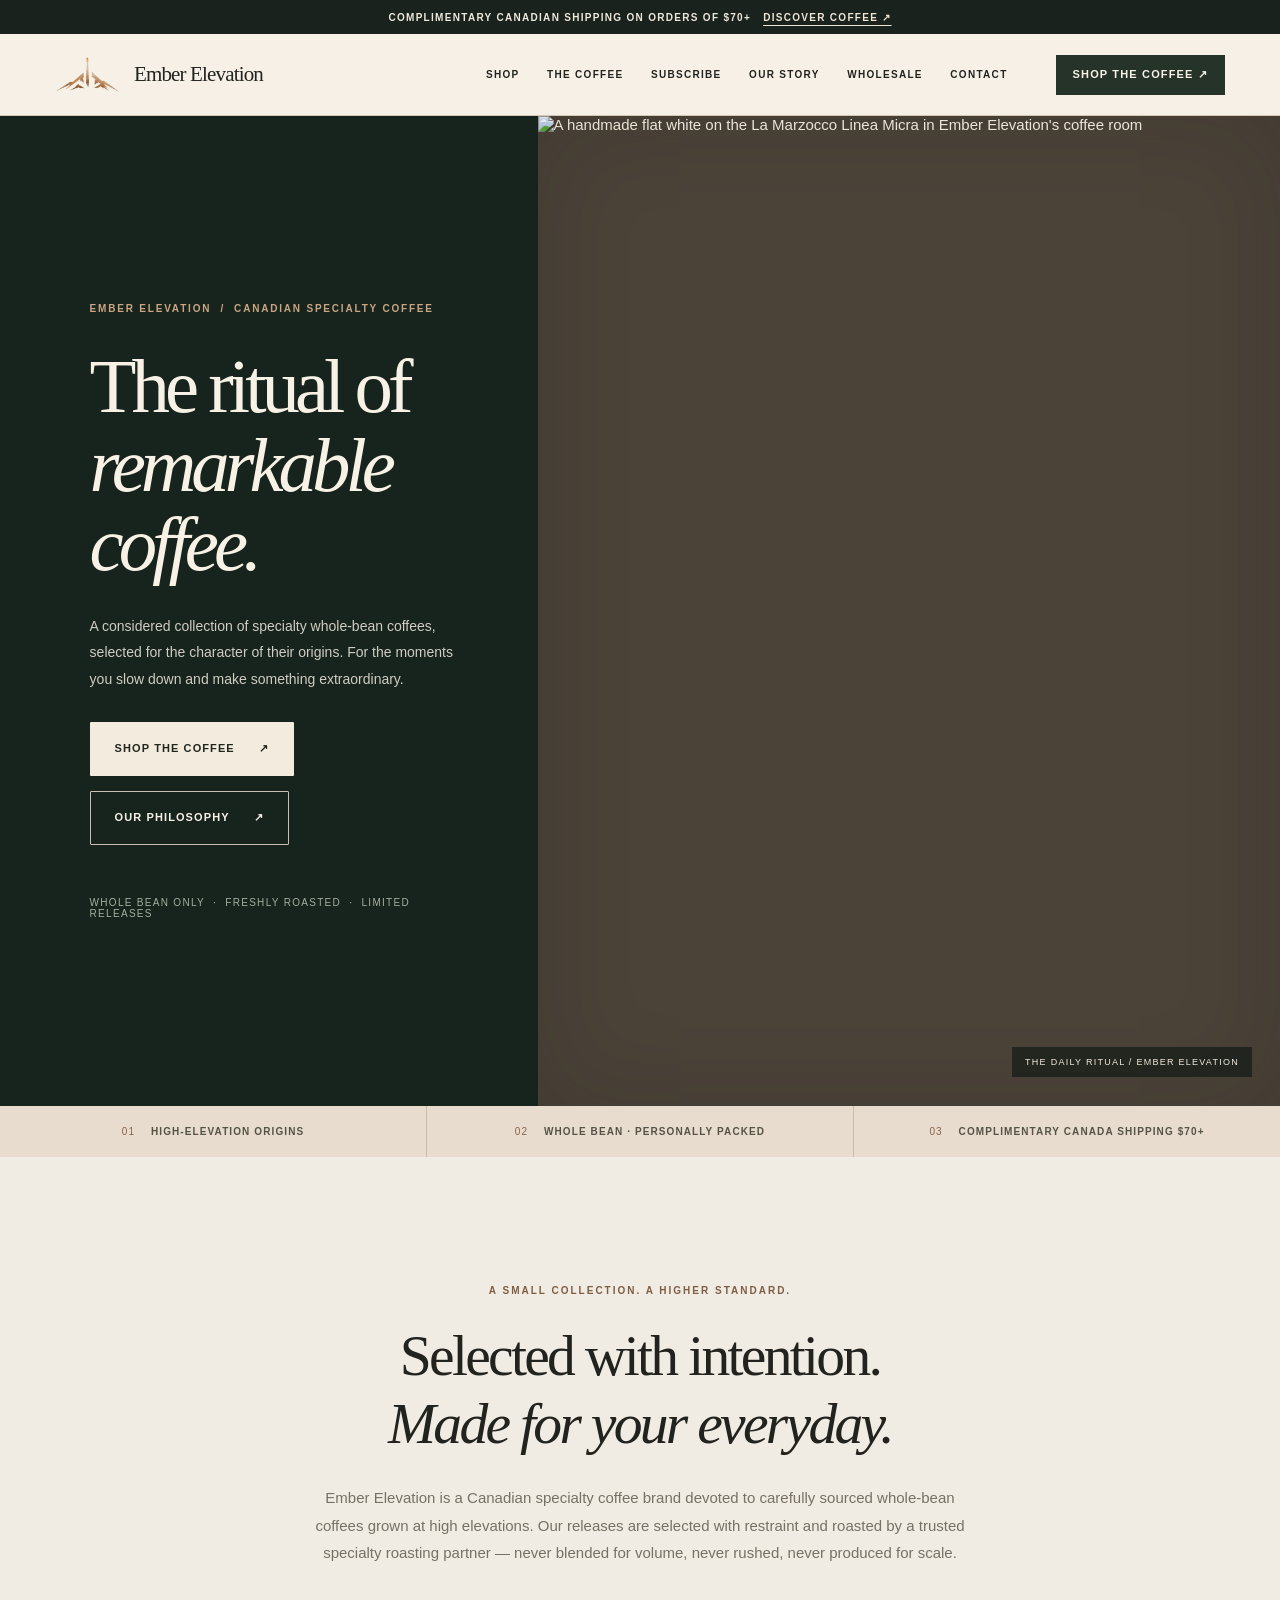
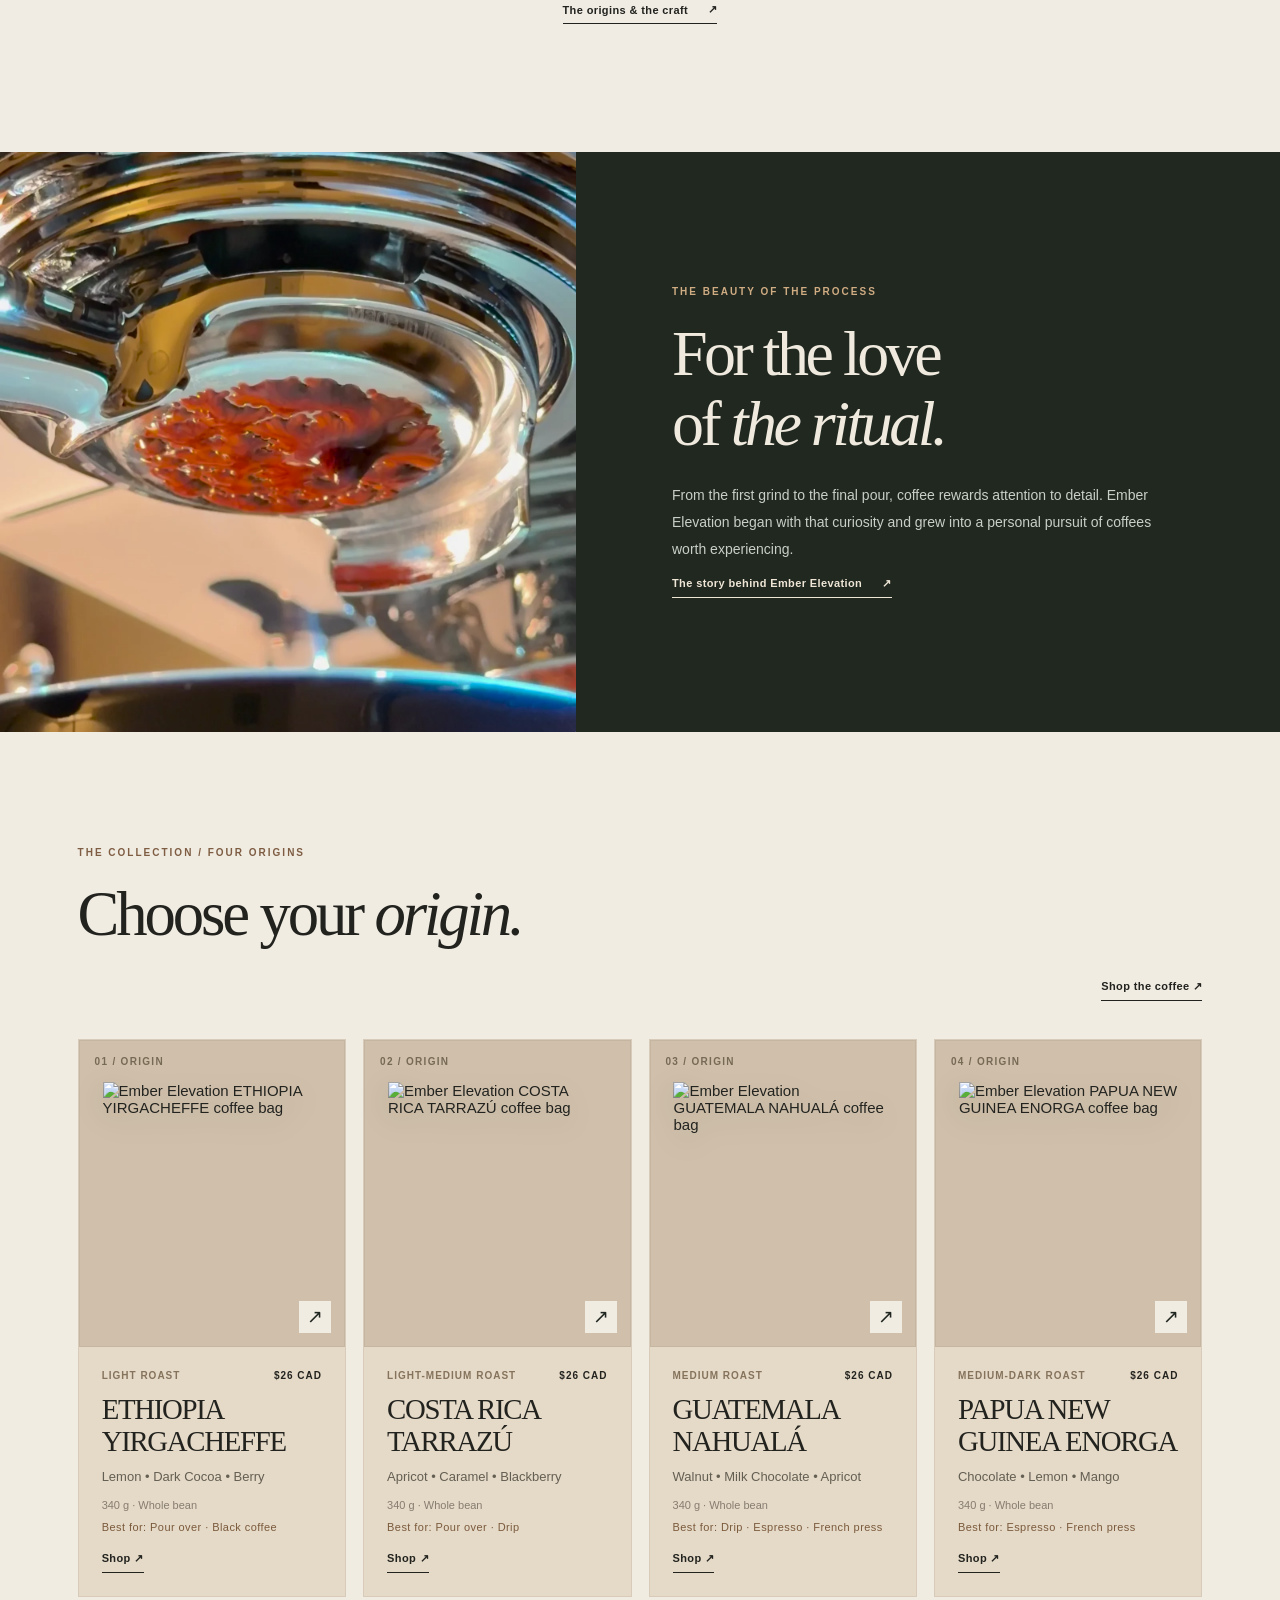
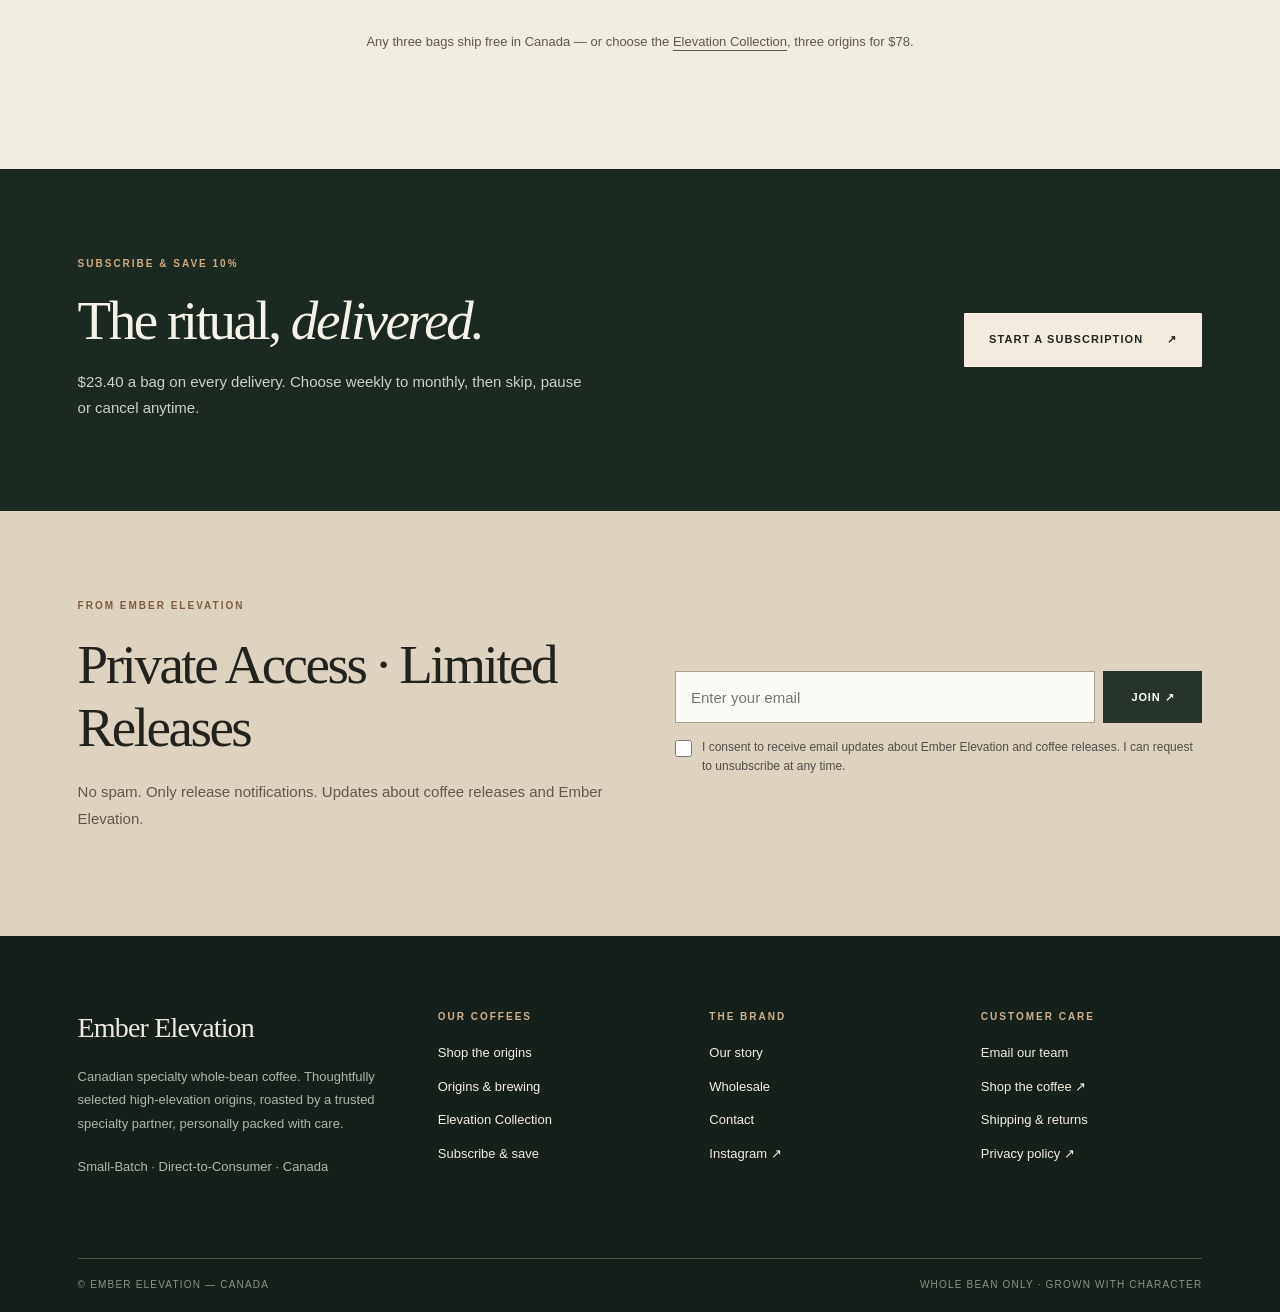
==== commit bdec75e5: "Homepage coffee cards use the same framed style as the Shop page Co-Authored-By: Claude Opus 5.5 <no" ====
--- a/index.html
+++ b/index.html
@@ -1,4 +1,4 @@
-<!doctype html><html lang="en-CA"><head><meta charset="utf-8"><meta name="viewport" content="width=device-width, initial-scale=1"><meta name="theme-color" content="#17211d"><title>Ember Elevation | Specialty Whole-Bean Coffee Canada</title><meta name="description" content="A considered collection of four high-elevation single-origin coffees, curated and packed with care in Canada."><link rel="canonical" href="https://emberelevation.com/"><link rel="icon" href="favicon.ico"><link rel="preconnect" href="https://cdn.shopify.com" crossorigin><meta property="og:type" content="website"><meta property="og:site_name" content="Ember Elevation"><meta property="og:title" content="Ember Elevation | Specialty Whole-Bean Coffee Canada"><meta property="og:description" content="A considered collection of four high-elevation single-origin coffees, curated and packed with care in Canada."><meta property="og:url" content="https://emberelevation.com/"><meta property="og:image" content="https://cdn.shopify.com/s/files/1/0979/2956/0371/files/ember-espresso-ritual.webp?v=1794083600"><meta name="twitter:card" content="summary_large_image"><link rel="stylesheet" href="site.css?v=20261123"><link rel="stylesheet" href="atelier.css?v=20261123b"><script type="application/ld+json">{"@context":"https://schema.org","@type":"Organization","name":"Ember Elevation","url":"https://emberelevation.com","logo":"https://emberelevation.com/logo.png","sameAs":["https://instagram.com/ember_elevation"],"contactPoint":{"@type":"ContactPoint","email":"emberelevationcoffee@gmail.com","contactType":"customer service"}}</script></head><body><a class="skip-link" href="#main">Skip to content</a>
+<!doctype html><html lang="en-CA"><head><meta charset="utf-8"><meta name="viewport" content="width=device-width, initial-scale=1"><meta name="theme-color" content="#17211d"><title>Ember Elevation | Specialty Whole-Bean Coffee Canada</title><meta name="description" content="A considered collection of four high-elevation single-origin coffees, curated and packed with care in Canada."><link rel="canonical" href="https://emberelevation.com/"><link rel="icon" href="favicon.ico"><link rel="preconnect" href="https://cdn.shopify.com" crossorigin><meta property="og:type" content="website"><meta property="og:site_name" content="Ember Elevation"><meta property="og:title" content="Ember Elevation | Specialty Whole-Bean Coffee Canada"><meta property="og:description" content="A considered collection of four high-elevation single-origin coffees, curated and packed with care in Canada."><meta property="og:url" content="https://emberelevation.com/"><meta property="og:image" content="https://cdn.shopify.com/s/files/1/0979/2956/0371/files/ember-espresso-ritual.webp?v=1794083600"><meta name="twitter:card" content="summary_large_image"><link rel="stylesheet" href="site.css?v=20261123"><link rel="stylesheet" href="atelier.css?v=20261123c"><script type="application/ld+json">{"@context":"https://schema.org","@type":"Organization","name":"Ember Elevation","url":"https://emberelevation.com","logo":"https://emberelevation.com/logo.png","sameAs":["https://instagram.com/ember_elevation"],"contactPoint":{"@type":"ContactPoint","email":"emberelevationcoffee@gmail.com","contactType":"customer service"}}</script></head><body><a class="skip-link" href="#main">Skip to content</a>
 <div class="announcement">COMPLIMENTARY CANADIAN SHIPPING ON ORDERS OF $70+ <a href="shop.html">DISCOVER COFFEE ↗</a></div><header class="site-header"><div class="header-inner"><a class="brand" href="index.html" aria-label="Ember Elevation home"><img class="brand-mark" src="logo-mark.png" alt="" width="65" height="38"><span class="brand-name">Ember Elevation</span></a><nav class="desktop-nav" aria-label="Main navigation"><a href="shop.html">Shop</a><a href="coffee.html">The Coffee</a><a href="subscribe.html">Subscribe</a><a href="about.html">Our Story</a><a href="wholesale.html">Wholesale</a><a href="contact.html">Contact</a></nav><a class="header-shop" href="https://shop.emberelevation.com/collections/shop-coffee">Shop the coffee ↗</a><details class="mobile-menu"><summary><span class="menu-icon" aria-hidden="true"></span> MENU</summary><nav class="mobile-panel" aria-label="Mobile navigation"><a href="index.html">Home</a><a href="shop.html">Shop</a><a href="coffee.html">The Coffee</a><a href="subscribe.html">Subscribe</a><a href="about.html">Our Story</a><a href="wholesale.html">Wholesale</a><a href="contact.html">Contact</a><a href="https://shop.emberelevation.com/collections/shop-coffee">Shop the coffee ↗</a></nav></details></div></header><main id="main">
 <section class="ee-intro-grid" aria-labelledby="ee-home-title">
  <div class="ee-intro-copy">
--- a/atelier.css
+++ b/atelier.css
@@ -321,3 +321,9 @@
 .product-card .product-card-media img{padding:42px 0 0;object-fit:cover}
 .product-card .product-card-media:hover img{transform:none}
 .ee-products .product-card-media img{padding:42px 7% 7%;object-fit:contain}
+
+/* Homepage "Choose your origin" cards: same framed style as the Shop page cards */
+.ee-home-coffees .product-card{background:#e5d9c7;border:1px solid #d9cbb9}
+.ee-home-coffees .product-card-media{background:#d0c0ab;aspect-ratio:4/4.6}
+.ee-home-coffees .product-card .product-card-media img{position:absolute;inset:0;width:100%;height:100%;padding:42px 9% 9%;object-fit:contain}
+.ee-home-coffees .product-card-copy{padding:clamp(16px,1.8vw,26px)}
